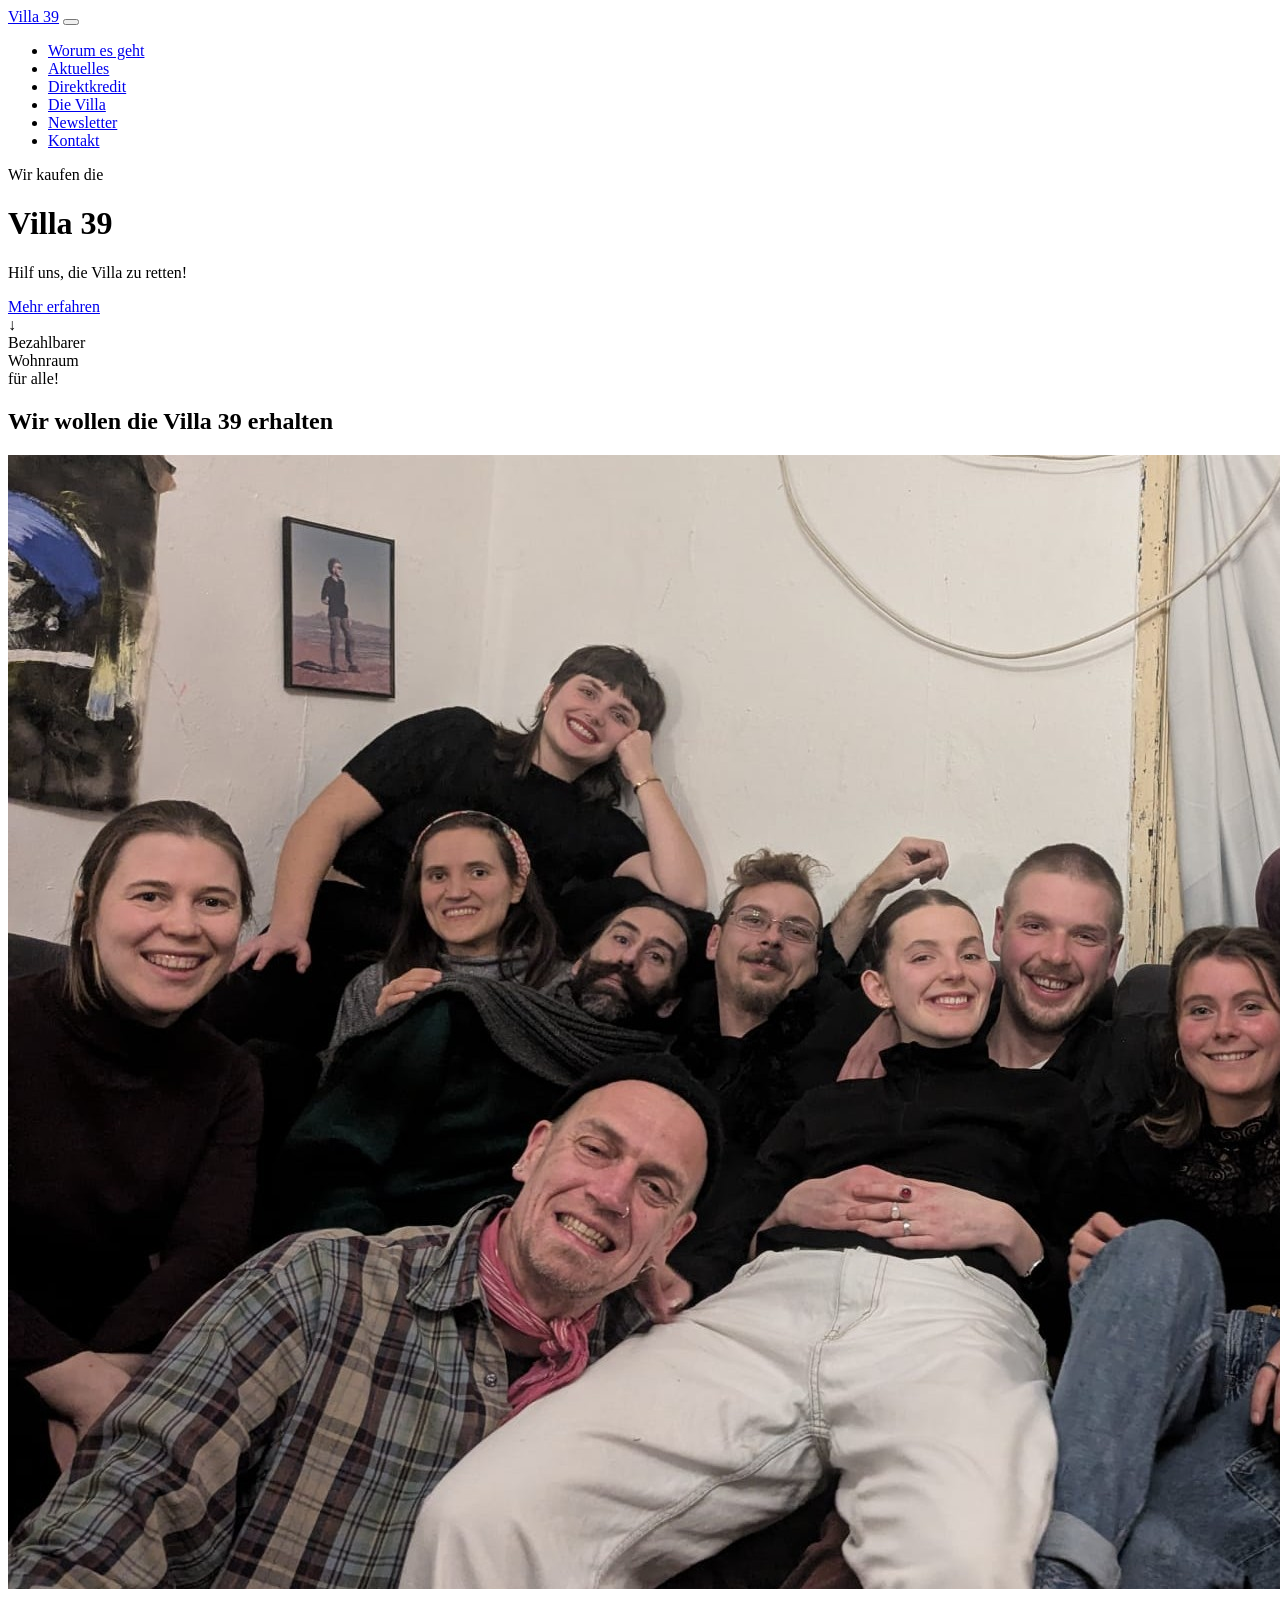
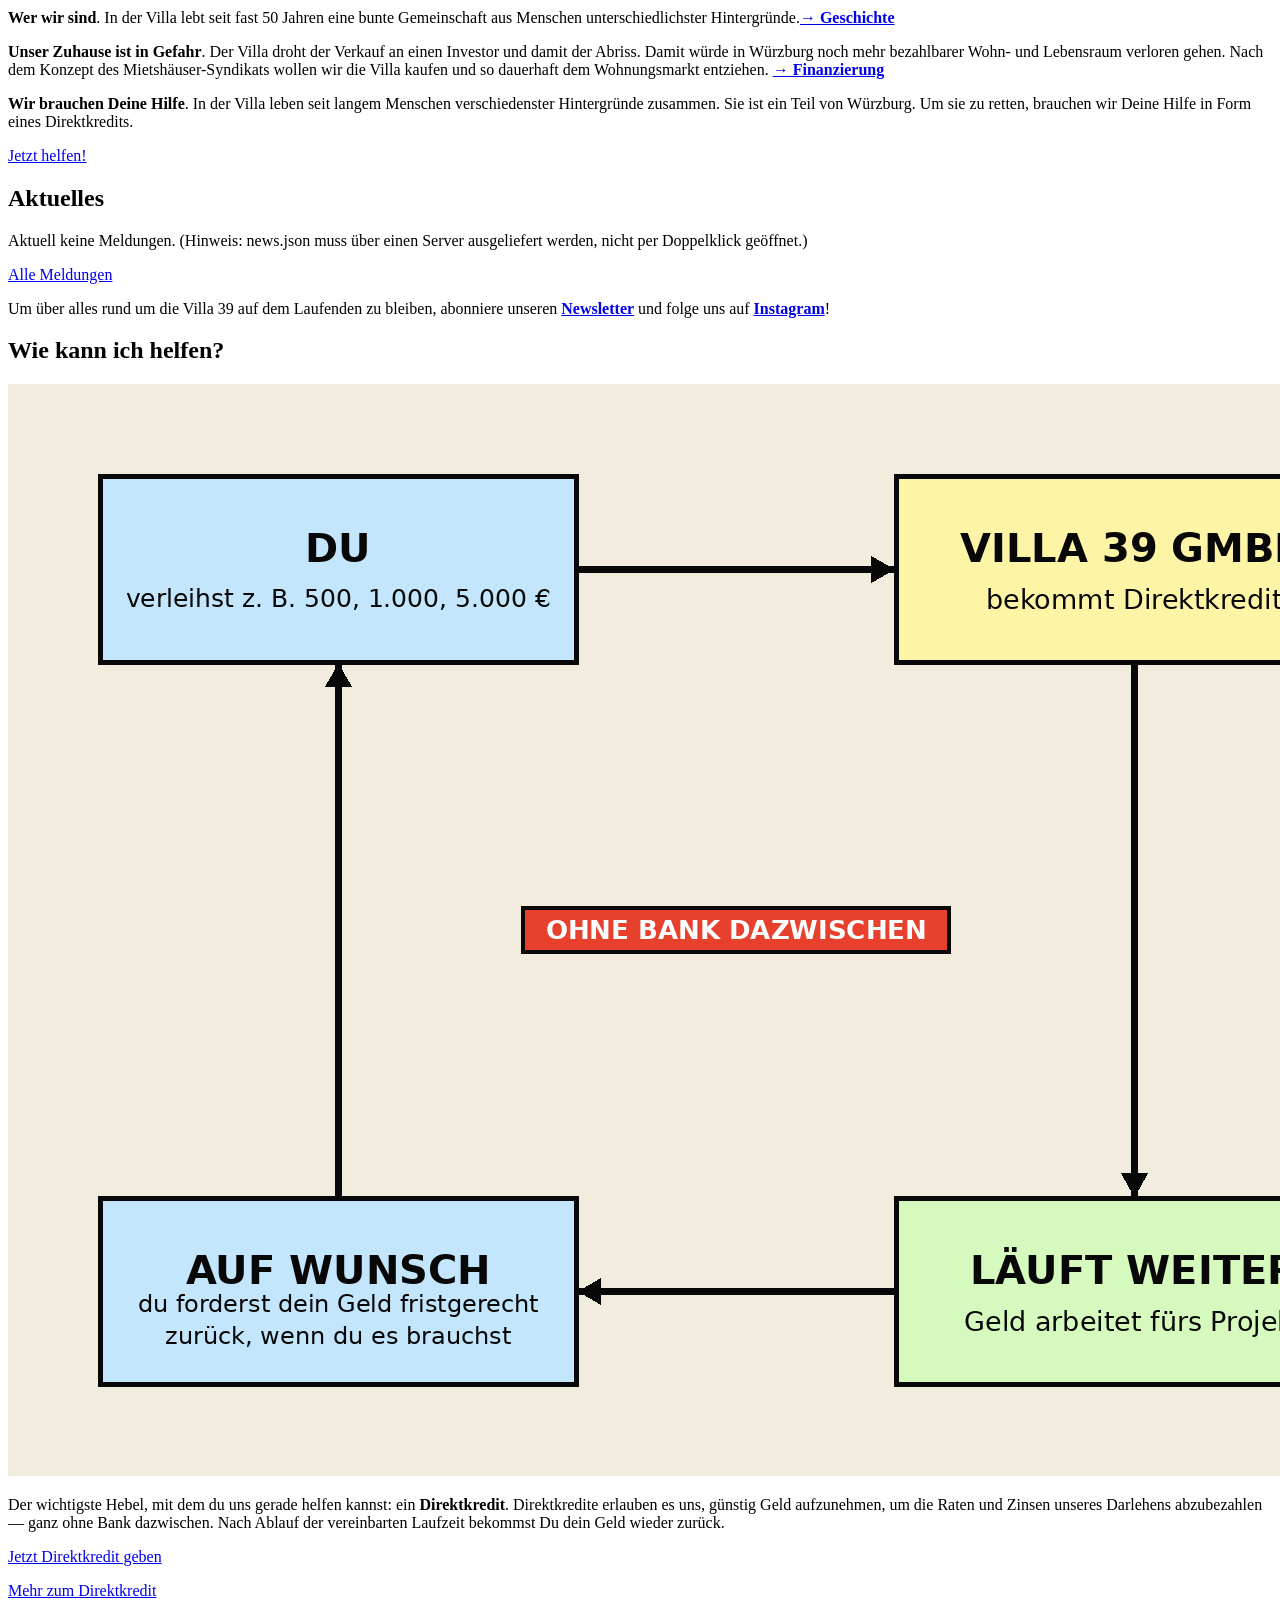
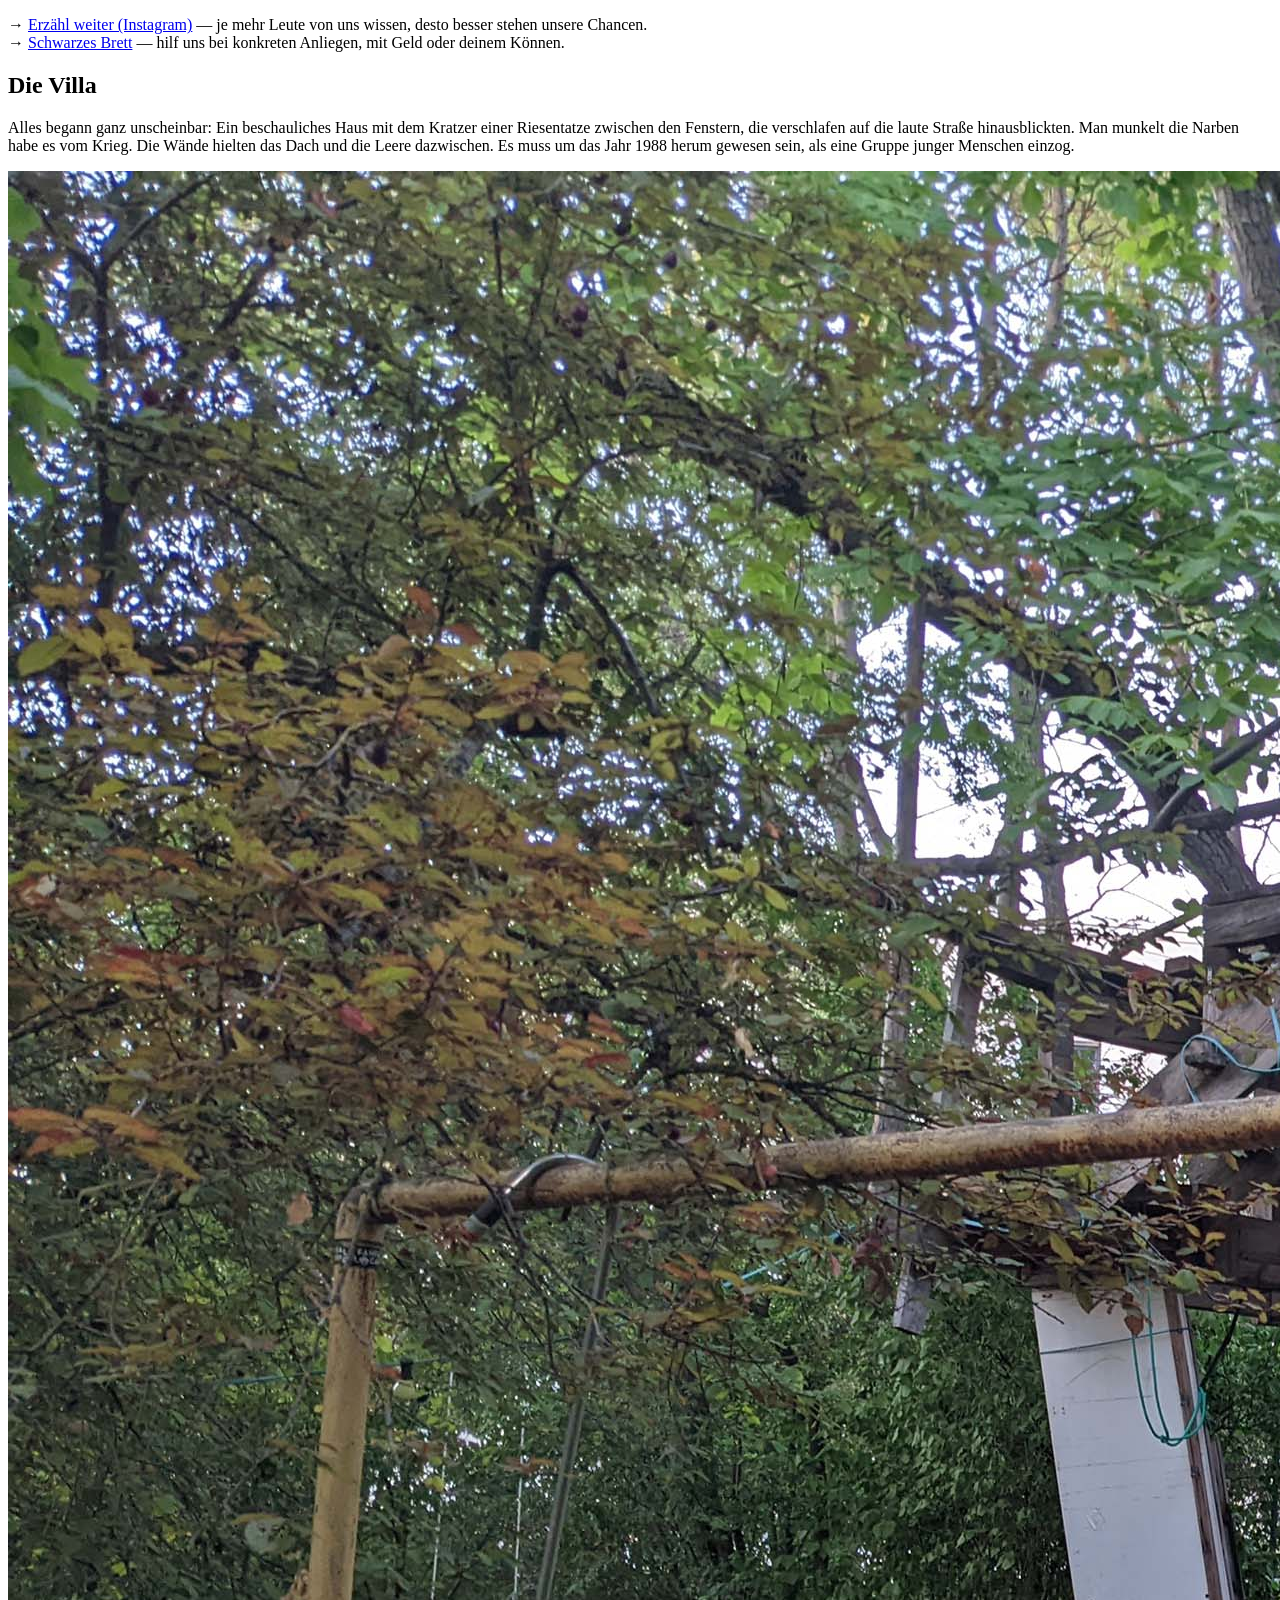
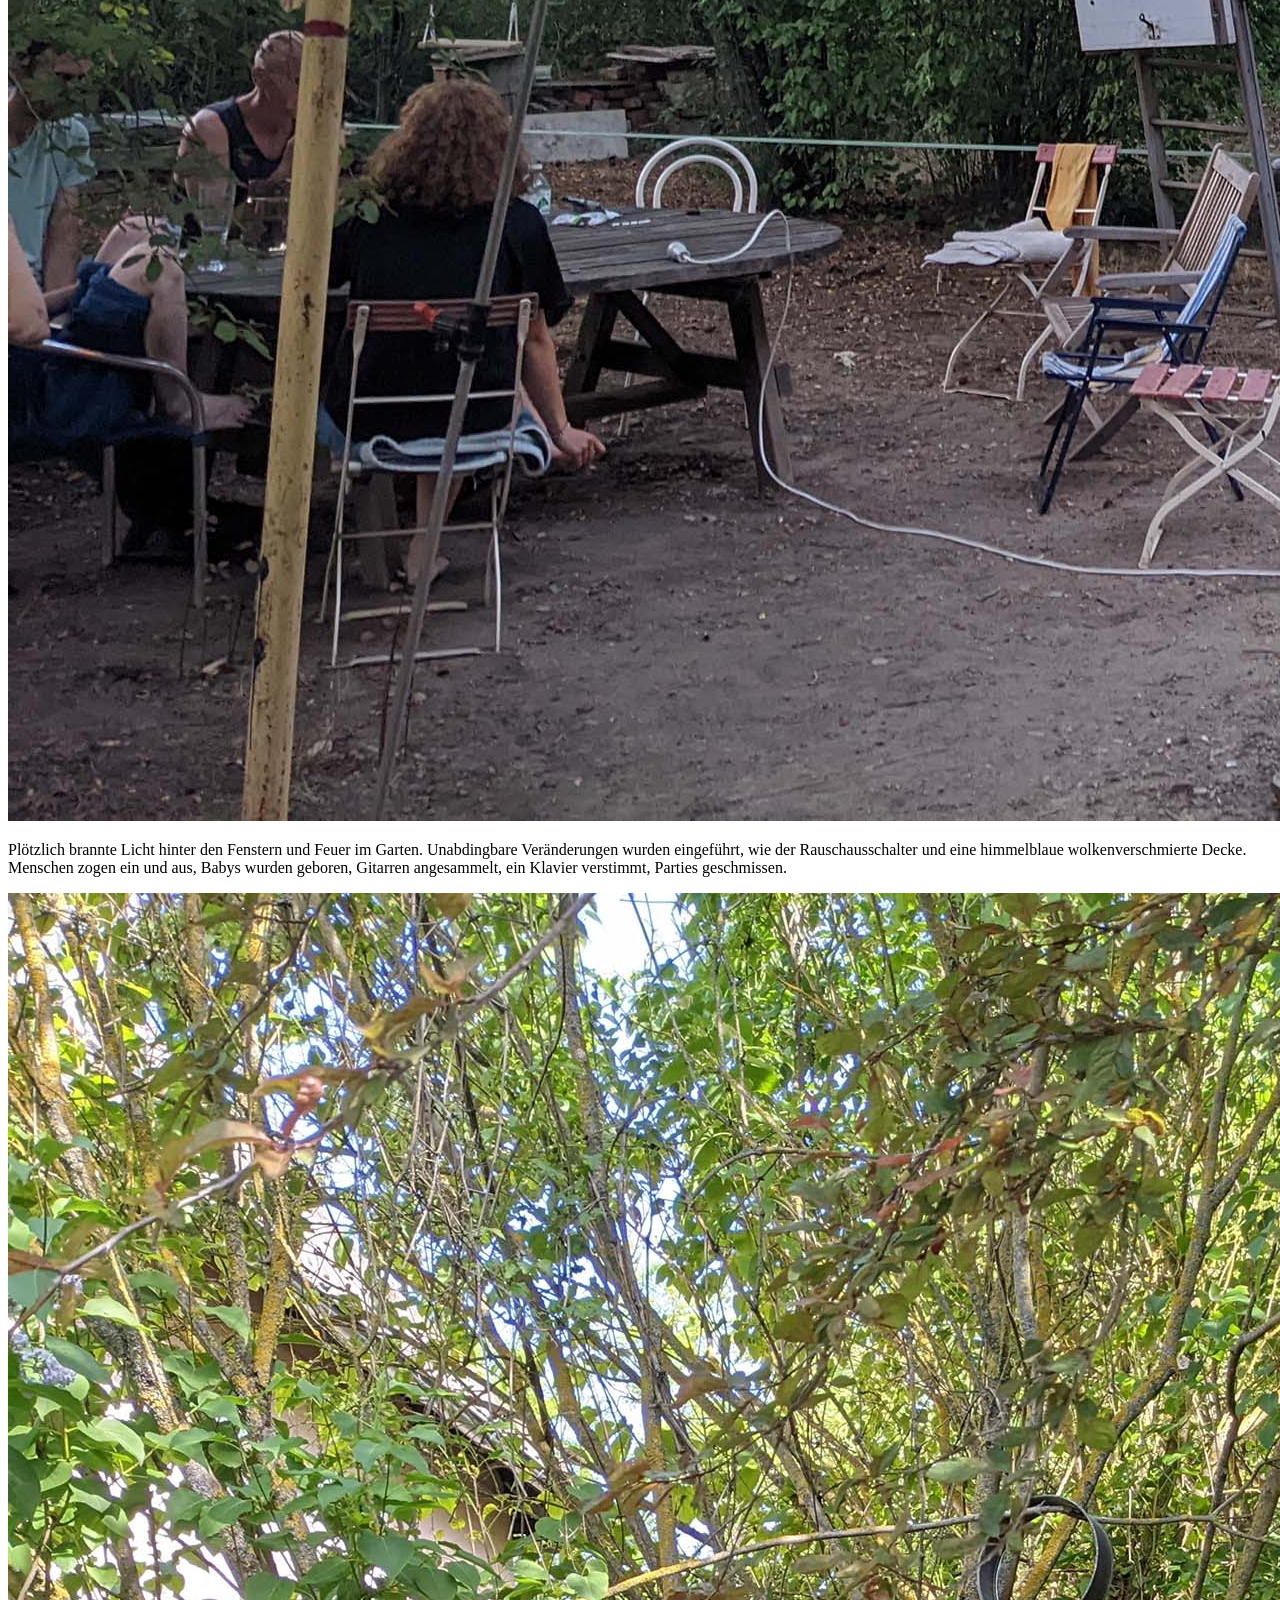
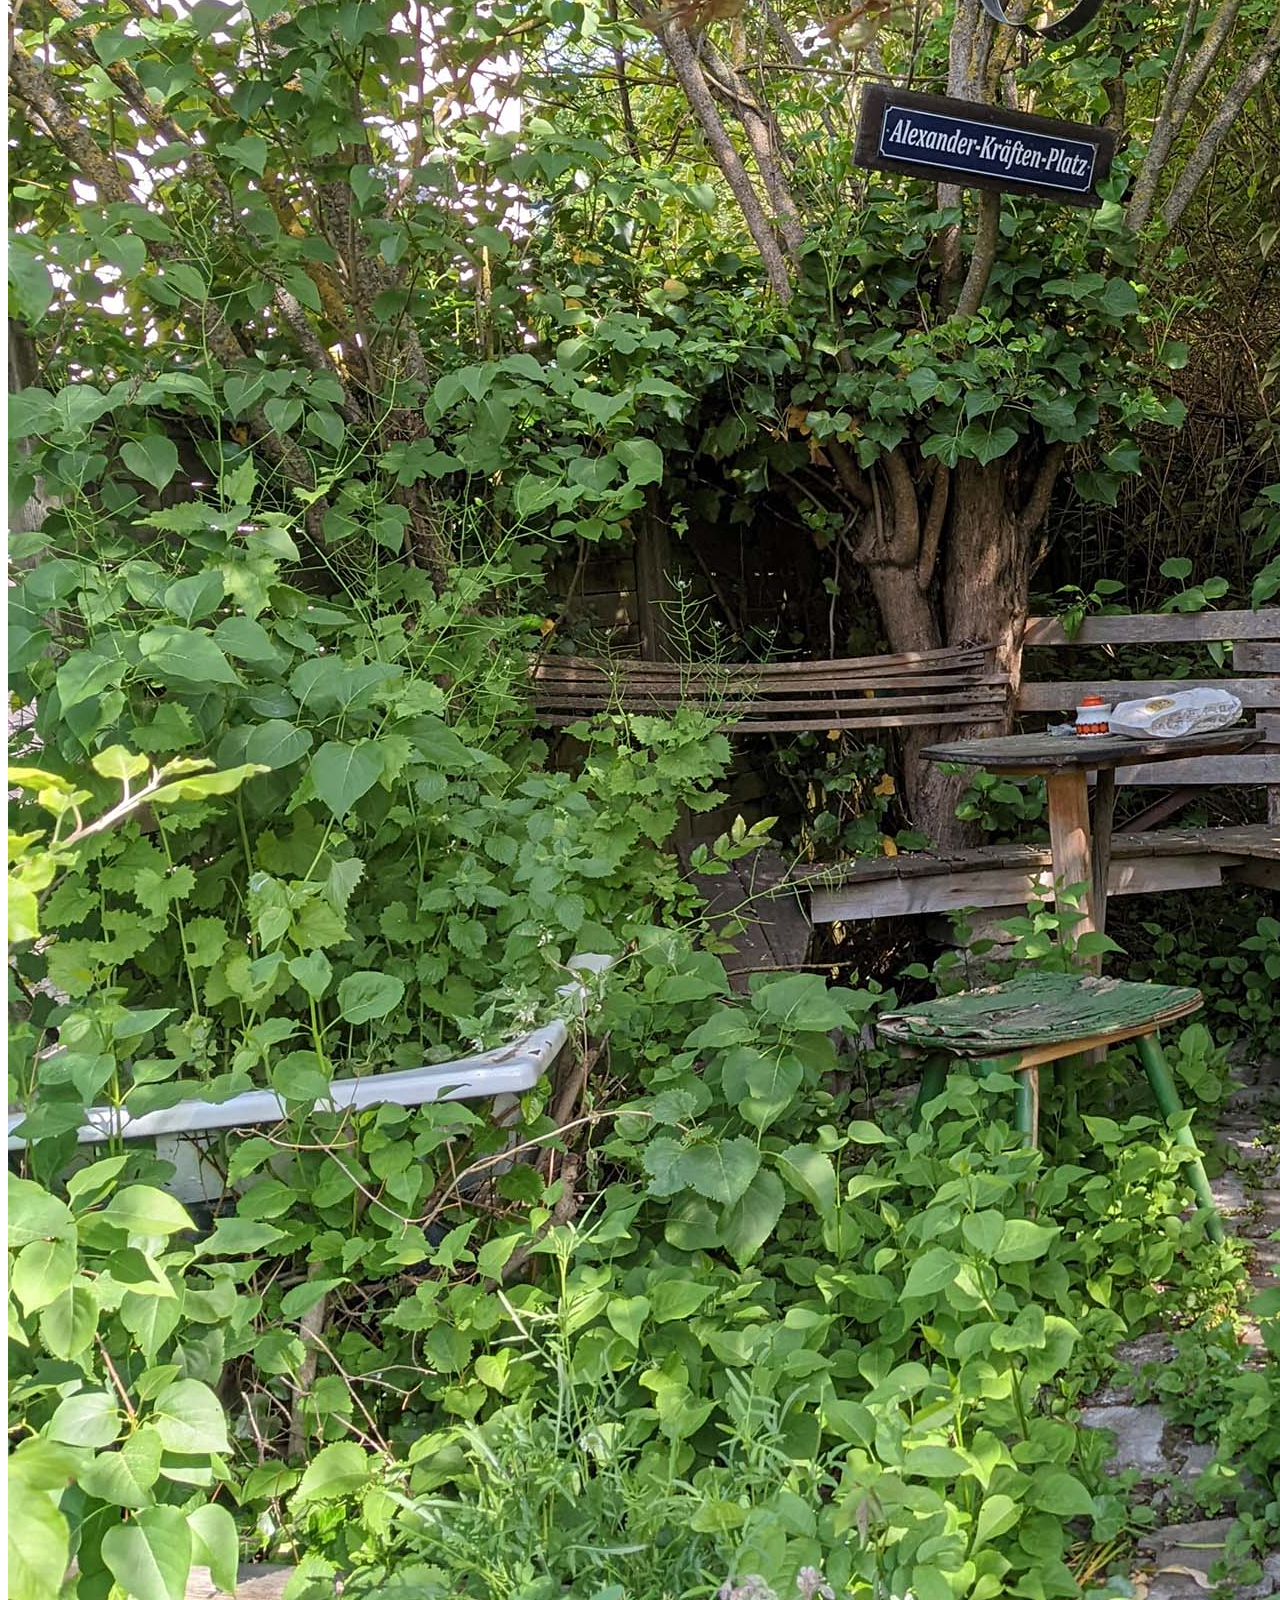
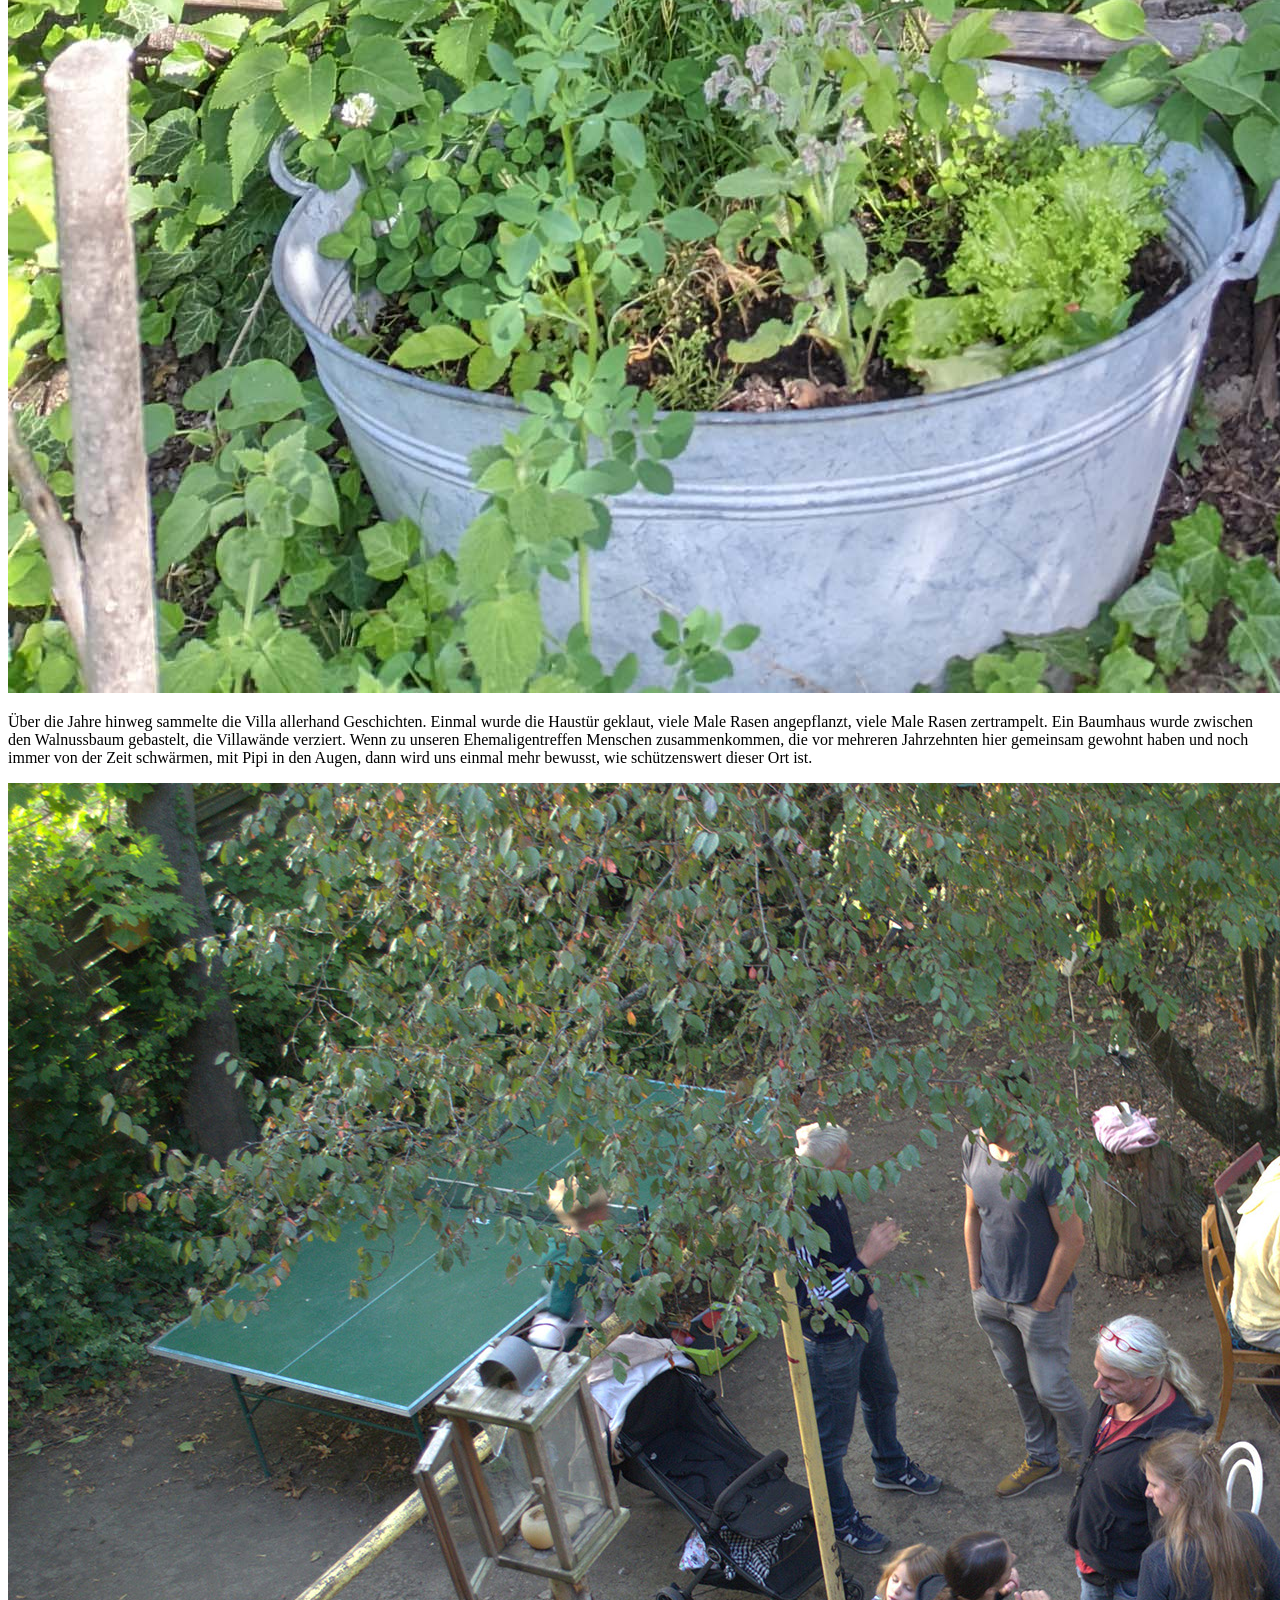
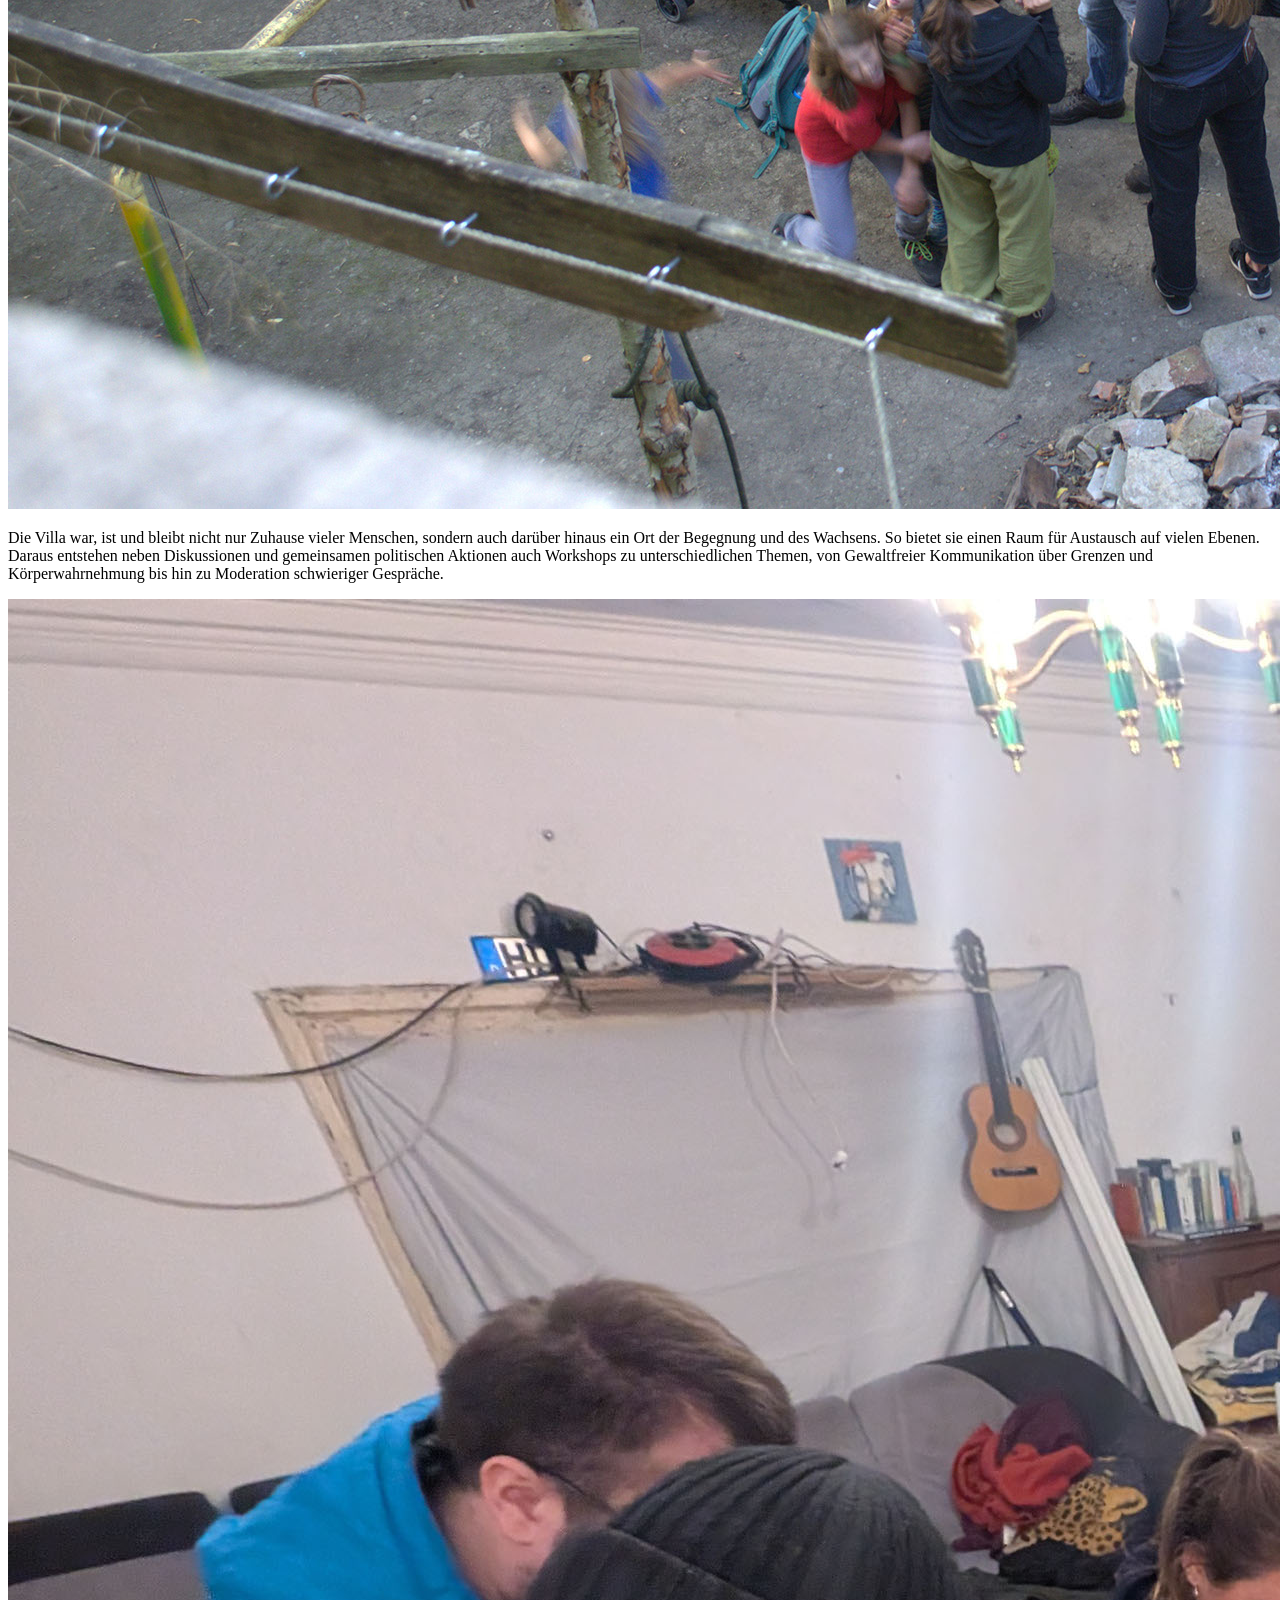
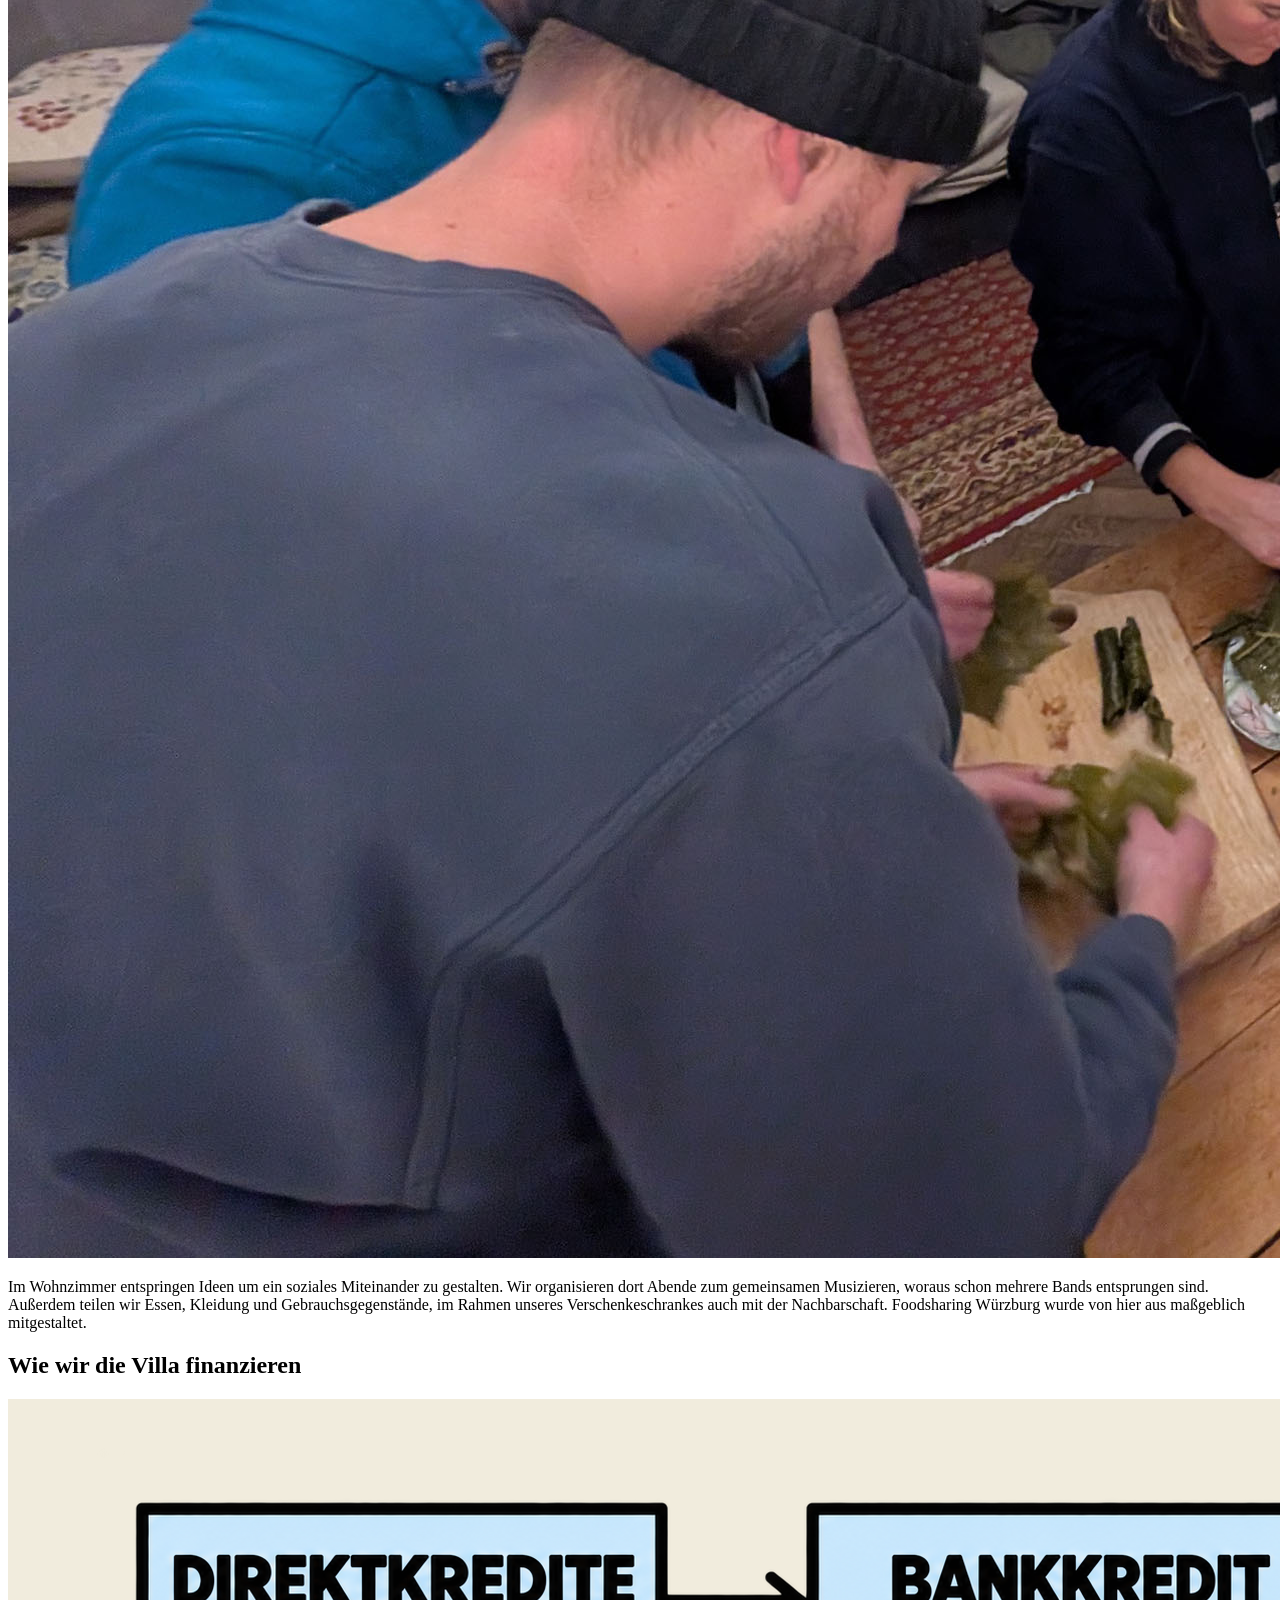
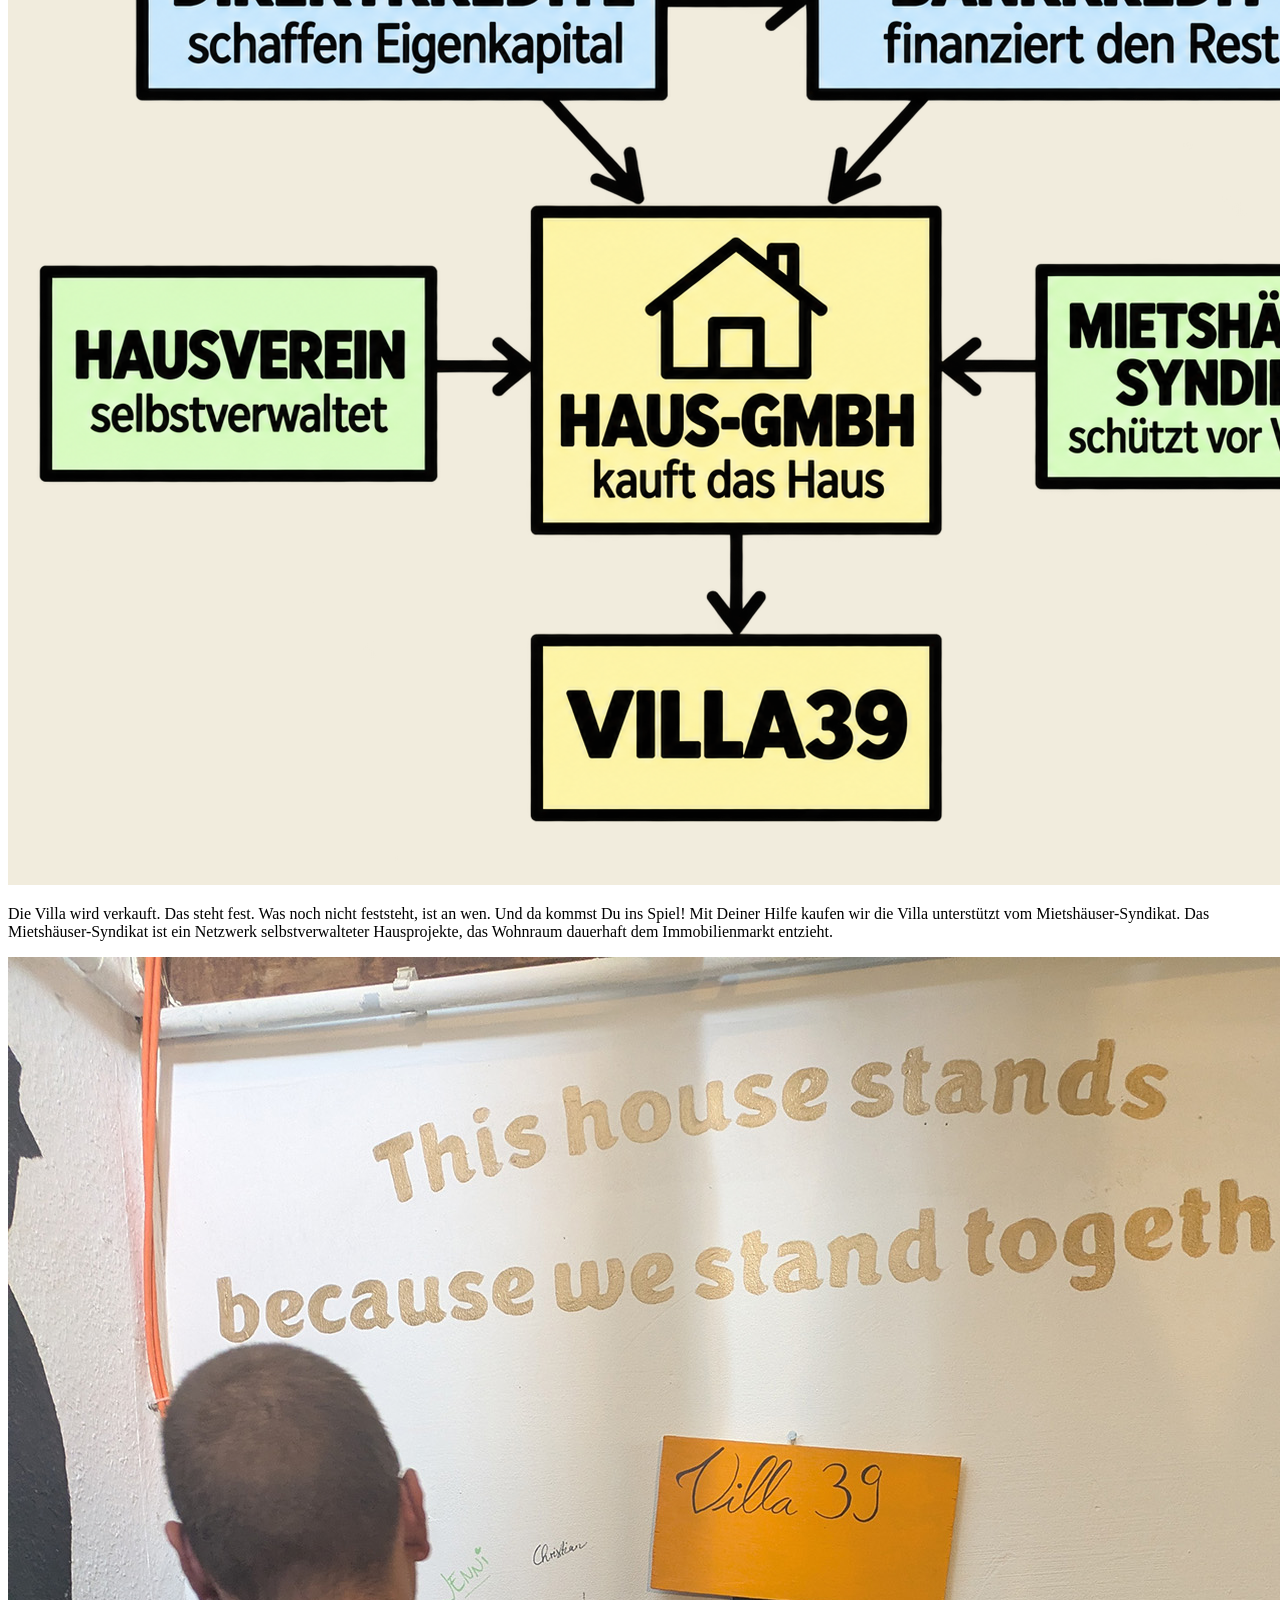
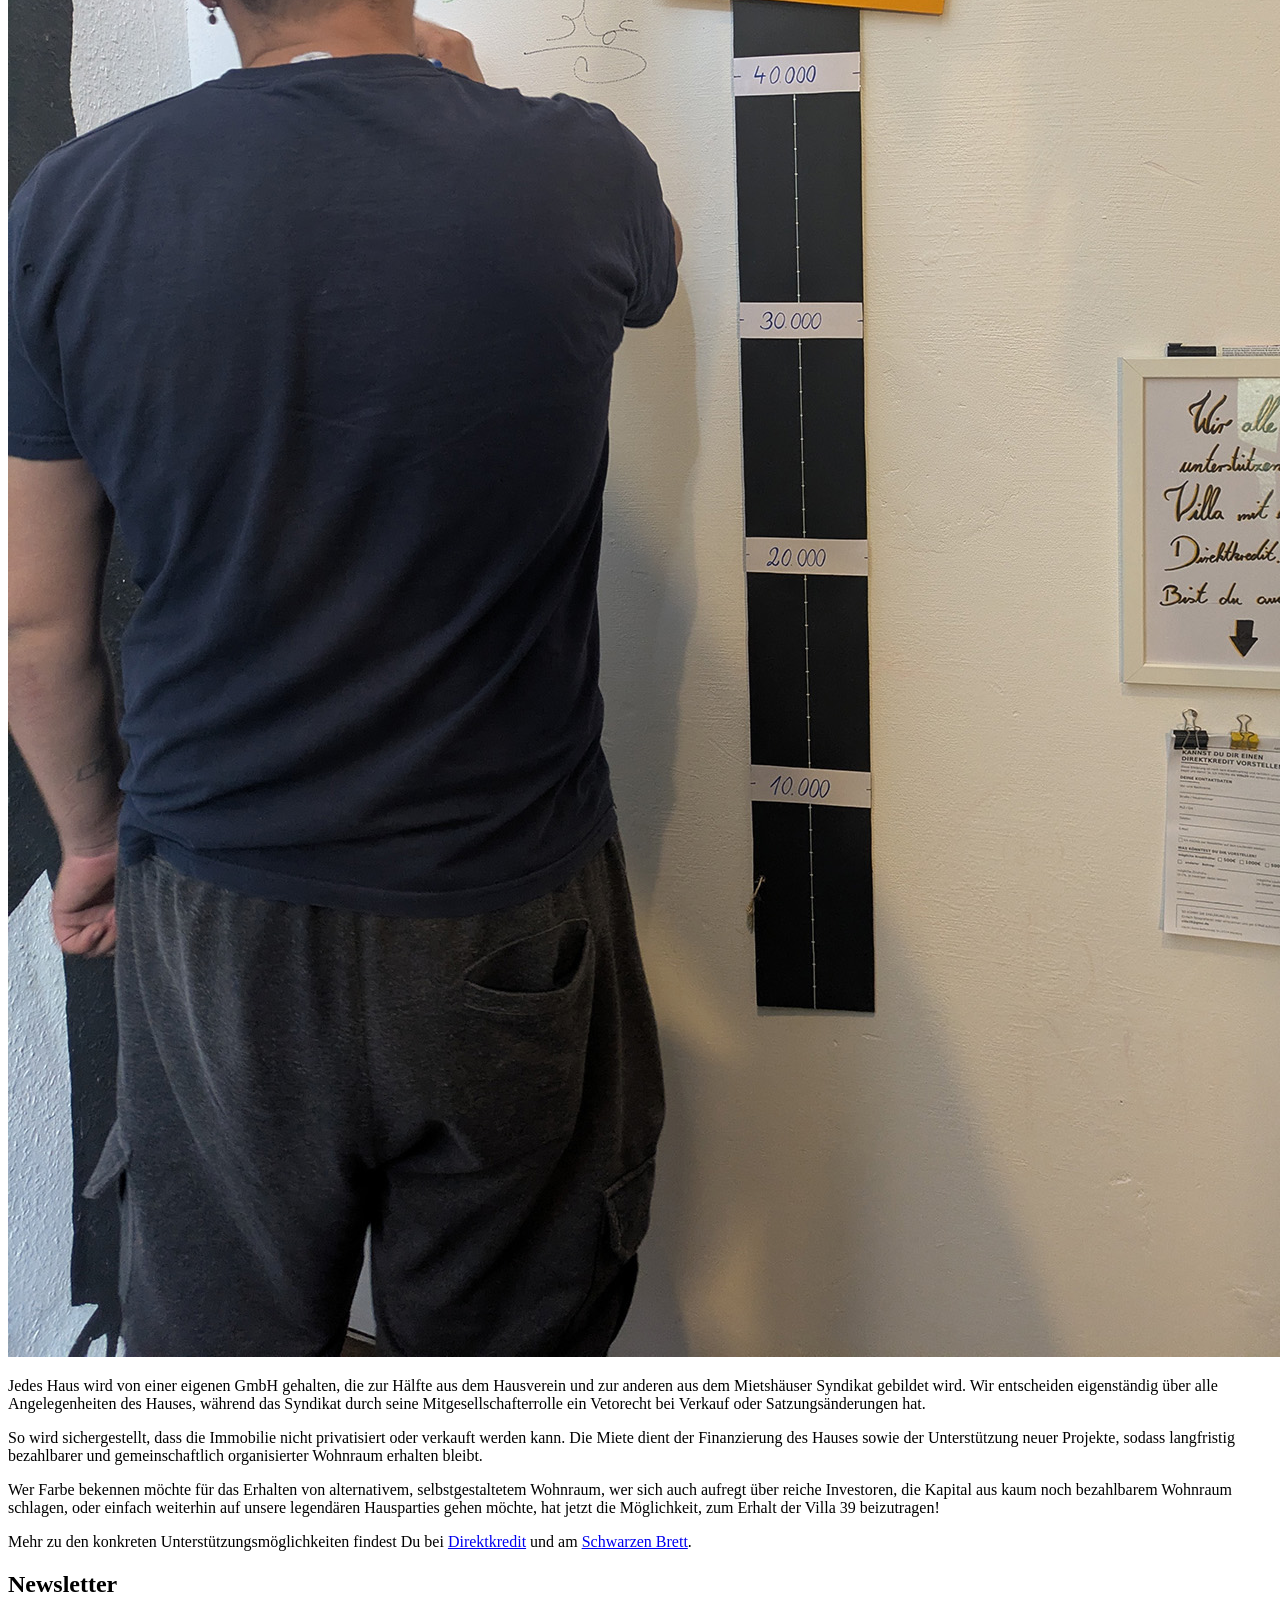
==== index.html @ 58041bbf "website launch" ====
<!DOCTYPE html>
<html lang="de">

<head>
    <meta charset="UTF-8">
    <meta name="viewport" content="width=device-width, initial-scale=1.0">

    <title>Villa 39</title>

    <link rel="icon" href="favicon.ico" sizes="any">
    <link rel="icon" type="image/png" sizes="32x32" href="favicon-32x32.png">
    <link rel="icon" type="image/png" sizes="16x16" href="favicon-16x16.png">
    <link rel="apple-touch-icon" href="apple-touch-icon.png">

    <!-- Google Fonts -->
    <link rel="preconnect" href="https://fonts.googleapis.com">
    <link rel="preconnect" href="https://fonts.gstatic.com" crossorigin>

    <link href="https://fonts.googleapis.com/css2?family=Archivo+Black&family=IBM+Plex+Mono:wght@400;500;600;700&family=Permanent+Marker&display=swap"
        rel="stylesheet">

    <link rel="stylesheet" href="style.css">
</head>

<body>

    <nav>

        <a href="#" class="logo">Villa 39</a>

        <button class="hamburger" id="hamburgerBtn" aria-label="Menü öffnen" aria-expanded="false">
            <span></span>
            <span></span>
            <span></span>
        </button>

        <ul id="navLinks">
            <li><a href="#about">Worum es geht</a></li>
            <li><a href="#aktuelles">Aktuelles</a></li>
            <li><a href="#support">Direktkredit</a></li>
            <li><a href="#geschichte">Die Villa</a></li>
            <li><a href="#newsletter">Newsletter</a></li>
            <li><a href="#contact">Kontakt</a></li>
        </ul>

    </nav>

   <header class="hero">

    <div class="hero-content">

        <p class="eyebrow">Wir kaufen die</p>

        <h1>Villa 39</h1>

        <p class="subtitle">
            Hilf uns, die Villa zu retten!
        </p>

        <a href="#about" class="button">Mehr erfahren</a>

        <div class="scroll-indicator">
            ↓
        </div>

    </div>

    <div class="stamp">Bezahlbarer<br>Wohnraum<br>für alle!</div>

</header>
 
    <main>

        <section id="about">

            <h2>Wir wollen die Villa 39 erhalten</h2>

            <div class="about-grid">

                <img src="images/about.jpg" alt="Villa 39">

                <div>

                     <p>
                        <strong>Wer wir sind</strong>. In der Villa lebt seit fast 50 Jahren eine bunte Gemeinschaft aus Menschen unterschiedlichster Hintergründe.<a href="#geschichte" class="inline-link"><strong>→ Geschichte</strong></a>
                    </p>
                    <p>
                        <strong>Unser Zuhause ist in Gefahr</strong>. Der Villa droht der Verkauf an einen Investor und damit der Abriss. Damit würde in Würzburg noch mehr bezahlbarer Wohn- und Lebensraum verloren gehen. Nach dem Konzept des Mietshäuser-Syndikats wollen wir die Villa kaufen und so dauerhaft dem Wohnungsmarkt entziehen. <a href="#finanzierung" class="inline-link"><strong>→ Finanzierung</strong></a>
                    </p>

                    <p>
                        <strong>Wir brauchen Deine Hilfe</strong>. In der Villa leben seit langem Menschen verschiedenster Hintergründe zusammen. Sie ist ein Teil von Würzburg. Um sie zu retten, brauchen wir Deine Hilfe in Form eines Direktkredits.</p>
                    <p class="about-cta"><a href="#support" class="button button--dark">Jetzt helfen!</a></p>

                </div>

            </div>

        </section>

            <section id="aktuelles">

        <h2>Aktuelles</h2>

            <div class="aktuelles-list" id="aktuellesList">
            <p class="aktuelles-fallback">Meldungen werden geladen …</p>
         </div>

         <p class="about-cta"><a href="aktuelles.html" class="button button--dark">Alle Meldungen</a></p>

         <p>Um über alles rund um die Villa 39 auf dem Laufenden zu bleiben, abonniere unseren <a href="#newsletter" class="inline-link"><strong>Newsletter</strong></a> und folge uns auf <a href="https://www.instagram.com/dievilla39" target="_blank" rel="noopener" class="inline-link"><strong>Instagram</strong></a>!</p>

        </section>


        <section id="support">

            <h2>Wie kann ich helfen?</h2>

            <div class="about-grid">
                <img src="images/direktkredit-diagramm.png" alt="Wie ein Direktkredit funktioniert">
                <div>
                    <p>
                        Der wichtigste Hebel, mit dem du uns gerade helfen kannst: ein <strong>Direktkredit</strong>. Direktkredite erlauben es uns, günstig Geld aufzunehmen, um die Raten und Zinsen unseres Darlehens abzubezahlen — ganz ohne Bank dazwischen. Nach Ablauf der vereinbarten Laufzeit bekommst Du dein Geld wieder zurück.
                    </p>
                 <p class="about-cta"><a href="mailto:villa39@gmx.de?subject=Interesse%20an%20einem%20Direktkredit&body=Hallo%20liebe%20Villa%2039%2C%0A%0Aich%20m%C3%B6chte%20euch%20gerne%20mit%20einem%20Direktkredit%20unterst%C3%BCtzen.%0A%0AGew%C3%BCnschter%20Betrag%3A%20%0AGew%C3%BCnschte%20Laufzeit%3A%20%0AMeine%20Telefonnummer%3A%20%0A%0AViele%20Gr%C3%BC%C3%9Fe" class="button button--dark">Jetzt Direktkredit geben</a></p>
                    <p class="about-cta"><a href="direktkredit.html" class="button button--dark">Mehr zum Direktkredit</a></p>
                </div>
            </div>

            <p class="subpage-note-inline">
                → <a href="https://www.instagram.com/dievilla39" target="_blank" rel="noopener" class="inline-link">Erzähl weiter (Instagram)</a> — je mehr Leute von uns wissen, desto besser stehen unsere Chancen.<br>
                → <a href="schwarzes-brett.html" class="inline-link">Schwarzes Brett</a> — hilf uns bei konkreten Anliegen, mit Geld oder deinem Können.
            </p>

        </section>

                <section id="geschichte">

            <h2>Die Villa</h2>

            <p class="story-lead">Alles begann ganz unscheinbar: Ein beschauliches Haus mit dem Kratzer einer Riesentatze zwischen den Fenstern, die verschlafen auf die laute Straße hinausblickten. Man munkelt die Narben habe es vom Krieg. Die Wände hielten das Dach und die Leere dazwischen. Es muss um das Jahr 1988 herum gewesen sein, als eine Gruppe junger Menschen einzog.</p>

            <div class="story-row c-red">
                <img src="images/gallery3.jpg" alt="Lagerfeuer">
                <p>Plötzlich brannte Licht hinter den Fenstern und Feuer im Garten. Unabdingbare Veränderungen wurden eingeführt, wie der Rauschausschalter und eine himmelblaue wolkenverschmierte Decke. Menschen zogen ein und aus, Babys wurden geboren, Gitarren angesammelt, ein Klavier verstimmt, Parties geschmissen.</p>
            </div>

            <div class="story-row reverse c-blue">
                <img src="images/gallery1.jpg" alt="Baumhaus">
                <p>Über die Jahre hinweg sammelte die Villa allerhand Geschichten. Einmal wurde die Haustür geklaut, viele Male Rasen angepflanzt, viele Male Rasen zertrampelt. Ein Baumhaus wurde zwischen den Walnussbaum gebastelt, die Villawände verziert. Wenn zu unseren Ehemaligentreffen Menschen zusammenkommen, die vor mehreren Jahrzehnten hier gemeinsam gewohnt haben und noch immer von der Zeit schwärmen, mit Pipi in den Augen, dann wird uns einmal mehr bewusst, wie schützenswert dieser Ort ist.</p>
            </div>

            <div class="story-row c-green">
                <img src="images/gallery4.jpg" alt="Küche">
                <p>Die Villa war, ist und bleibt nicht nur Zuhause vieler Menschen, sondern auch darüber hinaus ein Ort der Begegnung und des Wachsens. So bietet sie einen Raum für Austausch auf vielen Ebenen. Daraus entstehen neben Diskussionen und gemeinsamen politischen Aktionen auch Workshops zu unterschiedlichen Themen, von Gewaltfreier Kommunikation über Grenzen und Körperwahrnehmung bis hin zu Moderation schwieriger Gespräche.</p>
            </div>

            <div class="story-row reverse c-red">
                <img src="images/gallery2.jpg" alt="Wohnzimmer">
                <p>Im Wohnzimmer entspringen Ideen um ein soziales Miteinander zu gestalten. Wir organisieren dort Abende zum gemeinsamen Musizieren, woraus schon mehrere Bands entsprungen sind. Außerdem teilen wir Essen, Kleidung und Gebrauchsgegenstände, im Rahmen unseres Verschenkeschrankes auch mit der Nachbarschaft. Foodsharing Würzburg wurde von hier aus maßgeblich mitgestaltet.</p>
            </div>

            <h2 id="finanzierung">Wie wir die Villa finanzieren</h2>

            <div class="story-row c-blue">
                <img src="images/gallery5.png" alt="Illustration Finanzierung">
                <p>Die Villa wird verkauft. Das steht fest. Was noch nicht feststeht, ist an wen. Und da kommst Du ins Spiel! Mit Deiner Hilfe kaufen wir die Villa unterstützt vom Mietshäuser-Syndikat. Das Mietshäuser-Syndikat ist ein Netzwerk selbstverwalteter Hausprojekte, das Wohnraum dauerhaft dem Immobilienmarkt entzieht.</p>
            </div>

            <div class="story-row reverse c-green">
                <img src="images/moneymeter.jpg" alt="Money Meter">
                <p>Jedes Haus wird von einer eigenen GmbH gehalten, die zur Hälfte aus dem Hausverein und zur anderen aus dem Mietshäuser Syndikat gebildet wird. Wir entscheiden eigenständig über alle Angelegenheiten des Hauses, während das Syndikat durch seine Mitgesellschafterrolle ein Vetorecht bei Verkauf oder Satzungsänderungen hat.</p>
            </div>

            <p>So wird sichergestellt, dass die Immobilie nicht privatisiert oder verkauft werden kann. Die Miete dient der Finanzierung des Hauses sowie der Unterstützung neuer Projekte, sodass langfristig bezahlbarer und gemeinschaftlich organisierter Wohnraum erhalten bleibt.</p>

            <p class="story-pullquote">Wer Farbe bekennen möchte für das Erhalten von alternativem, selbstgestaltetem Wohnraum, wer sich auch aufregt über reiche Investoren, die Kapital aus kaum noch bezahlbarem Wohnraum schlagen, oder einfach weiterhin auf unsere legendären Hausparties gehen möchte, hat jetzt die Möglichkeit, zum Erhalt der Villa 39 beizutragen!</p>

            <p>
                Mehr zu den konkreten Unterstützungsmöglichkeiten findest Du bei
                <a href="direktkredit.html" class="inline-link">Direktkredit</a> und am
                <a href="schwarzes-brett.html" class="inline-link">Schwarzen Brett</a>.
            </p>

        </section>

        <section id="newsletter">

            <h2>Newsletter</h2>

            <p class="newsletter-intro">
                Trag dich ein, um Neuigkeiten rund um die Villa 39 direkt per E-Mail zu bekommen.
            </p>

            <!--
                Newsletter-Anmeldung läuft über Brevo (siehe action-URL).
                Design bleibt komplett eigenes CSS — Brevos eigene Formular-
                Optik/Skripte werden bewusst nicht eingebunden.
            -->
            <form class="newsletter-form" action="https://c9697a30.sibforms.com/serve/[base64]" method="post">

                <div class="newsletter-row">
                    <input type="email" name="EMAIL" placeholder="deine@email.de" required aria-label="E-Mail-Adresse">
                    <button type="submit" class="button button--dark">Eintragen</button>
                </div>

                <label class="newsletter-consent">
                    <input type="checkbox" name="OPT_IN" required>
                    Ich möchte den Newsletter erhalten und akzeptiere die <a href="datenschutz.html" class="inline-link">Datenschutzerklärung</a>.
                </label>

                <!-- Brevo-Pflichtfelder: Anti-Spam-Honeypot + Sprache -->
                <input type="text" name="email_address_check" value="" class="newsletter-honeypot" tabindex="-1" autocomplete="off">
                <input type="hidden" name="locale" value="de">
            </form>

        </section>


        <section id="contact">

            <h2>Kontakt</h2>

            <p>Email: villa39@gmx.de</p>
            <p>Adresse: Rottendorfer Str. 39, 97074 Würzburg-Frauenland</p>
            <p>Instagram: <a href="https://www.instagram.com/dievilla39" target="_blank" rel="noopener">@dievilla39</a></p>

        </section>

    </main>

    <footer>

        <p>© 2026 Felix Göpfert</p>
        <p><a href="impressum.html">Impressum</a></p>
        <p><a href="datenschutz.html">Datenschutz</a></p>
        <a href="https://www.instagram.com/dievilla39" target="_blank" rel="noopener" class="footer-social" aria-label="Villa 39 auf Instagram">
            <svg viewBox="0 0 24 24" width="22" height="22" fill="none" stroke="currentColor" stroke-width="1.8">
                <rect x="2" y="2" width="20" height="20" rx="5"/>
                <circle cx="12" cy="12" r="4.2"/>
                <circle cx="17.4" cy="6.6" r="1.1" fill="currentColor" stroke="none"/>
            </svg>
        </a>

    </footer>

    <script>
        const hamburgerBtn = document.getElementById('hamburgerBtn');
        const navLinks = document.getElementById('navLinks');

        hamburgerBtn.addEventListener('click', () => {
            const isOpen = navLinks.classList.toggle('is-open');
            hamburgerBtn.classList.toggle('is-open', isOpen);
            hamburgerBtn.setAttribute('aria-expanded', isOpen);
        });

        navLinks.querySelectorAll('a').forEach(link => {
            link.addEventListener('click', () => {
                navLinks.classList.remove('is-open');
                hamburgerBtn.classList.remove('is-open');
                hamburgerBtn.setAttribute('aria-expanded', 'false');
            });
        });

        // Aktuelles: Meldungen aus news.json laden und anzeigen.
        // Neue Meldung hinzufügen = einfach neuen Eintrag in news.json ergänzen.
        const aktuellesList = document.getElementById('aktuellesList');

        fetch('news.json')
            .then(res => {
                if (!res.ok) throw new Error('news.json nicht gefunden');
                return res.json();
            })
            .then(items => {
                aktuellesList.innerHTML = '';

                items
                    .slice()
                    .sort((a, b) => new Date(b.date) - new Date(a.date))
                    .slice(0, 3)
                    .forEach(item => {
                        const entry = document.createElement('article');
                        entry.className = 'aktuelles-item';

                        const formattedDate = new Date(item.date).toLocaleDateString('de-DE', {
                            day: '2-digit', month: 'long', year: 'numeric'
                        });

                        const dateEl = document.createElement('p');
                        dateEl.className = 'aktuelles-date';
                        dateEl.textContent = formattedDate;

                        const titleEl = document.createElement('h3');
                        titleEl.textContent = item.title;

                        entry.append(dateEl, titleEl);

                        if (item.image) {
                            const imageEl = document.createElement('img');
                            imageEl.className = 'aktuelles-image';
                            imageEl.src = item.image;
                            imageEl.alt = item.imageAlt || '';
                            imageEl.loading = 'lazy';
                            entry.append(imageEl);
                        }

                        if (item.eventDate) {
                            const eventEl = document.createElement('p');
                            eventEl.className = 'aktuelles-event-date';
                            const formattedEventDate = new Date(item.eventDate).toLocaleDateString('de-DE', {
                                day: '2-digit', month: 'long', year: 'numeric'
                            });
                            eventEl.textContent = `Termin: ${formattedEventDate}`;
                            entry.append(eventEl);
                        }

                        const textEl = document.createElement('p');
                        textEl.textContent = item.text;
                        entry.append(textEl);

                        aktuellesList.appendChild(entry);
                    });
            })
            .catch(() => {
                aktuellesList.innerHTML = '<p class="aktuelles-fallback">Aktuell keine Meldungen. (Hinweis: news.json muss über einen Server ausgeliefert werden, nicht per Doppelklick geöffnet.)</p>';
            });
    </script>

</body>

</html>
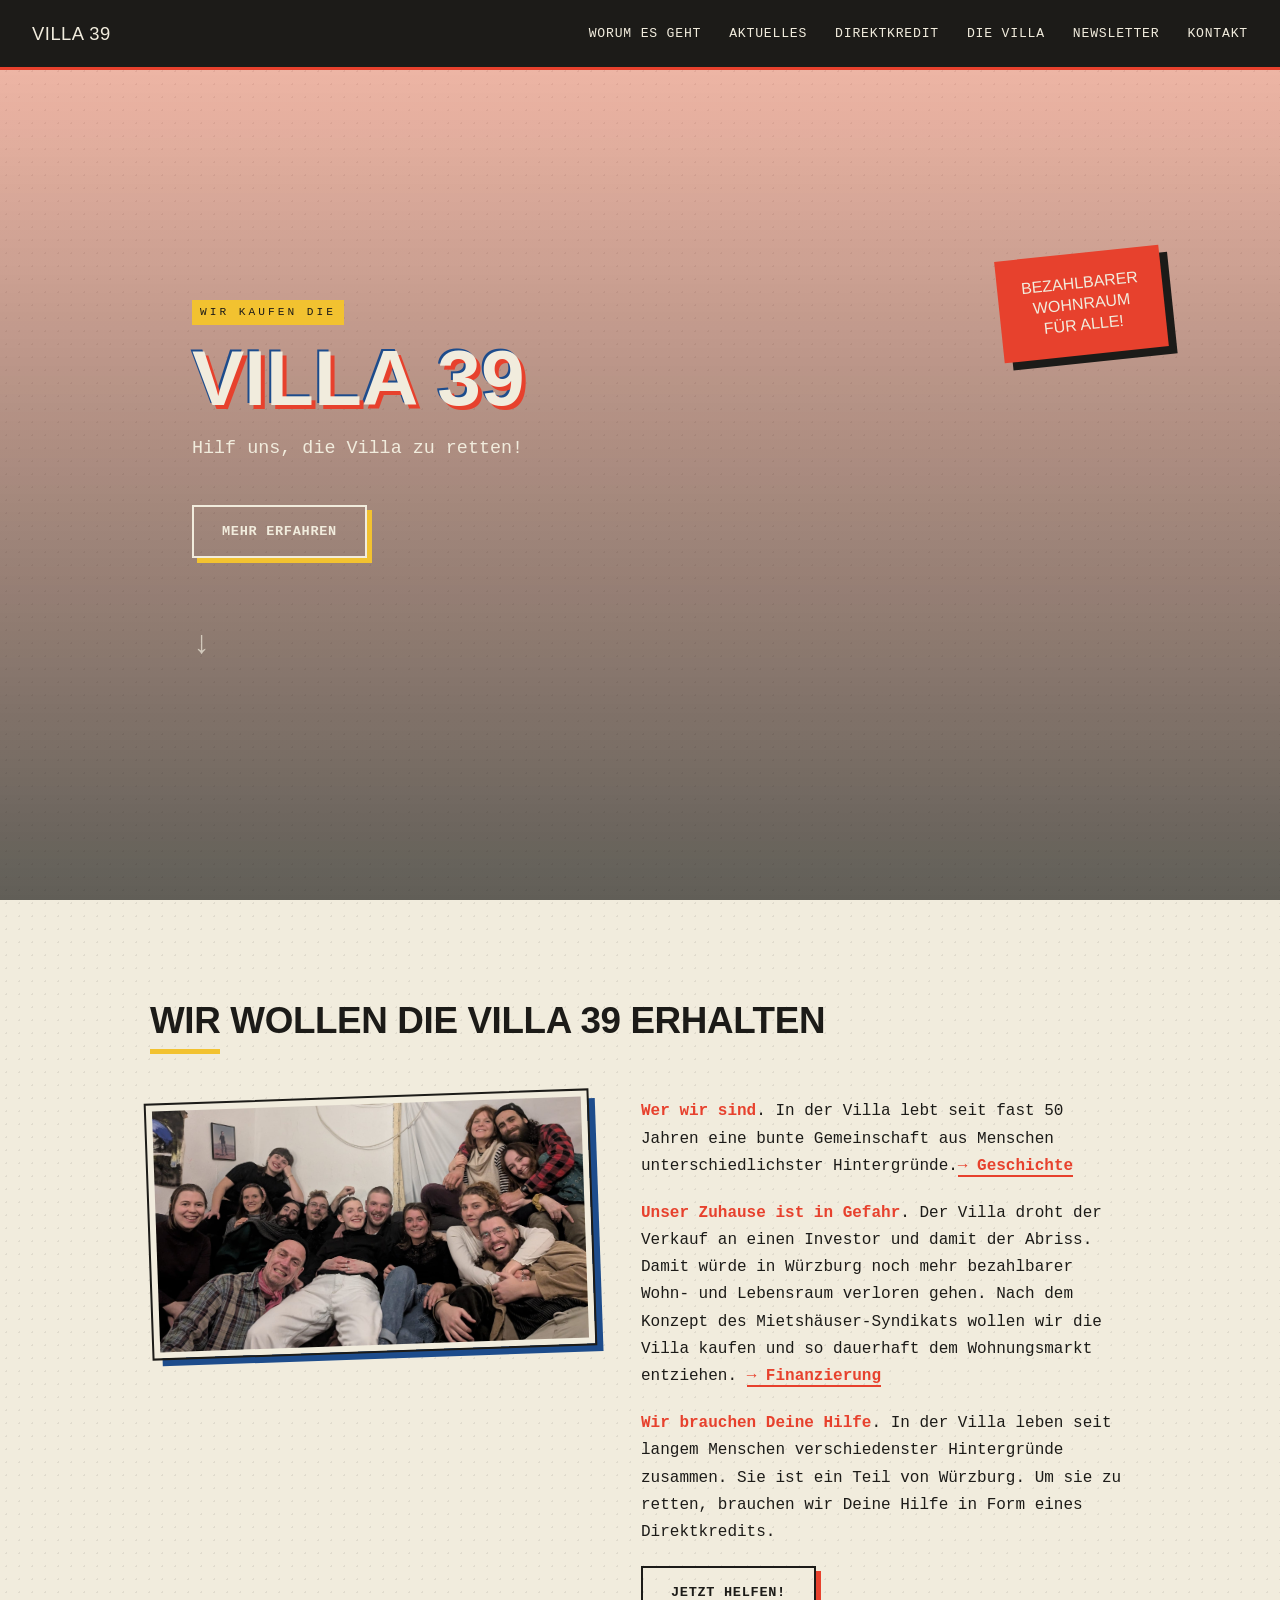
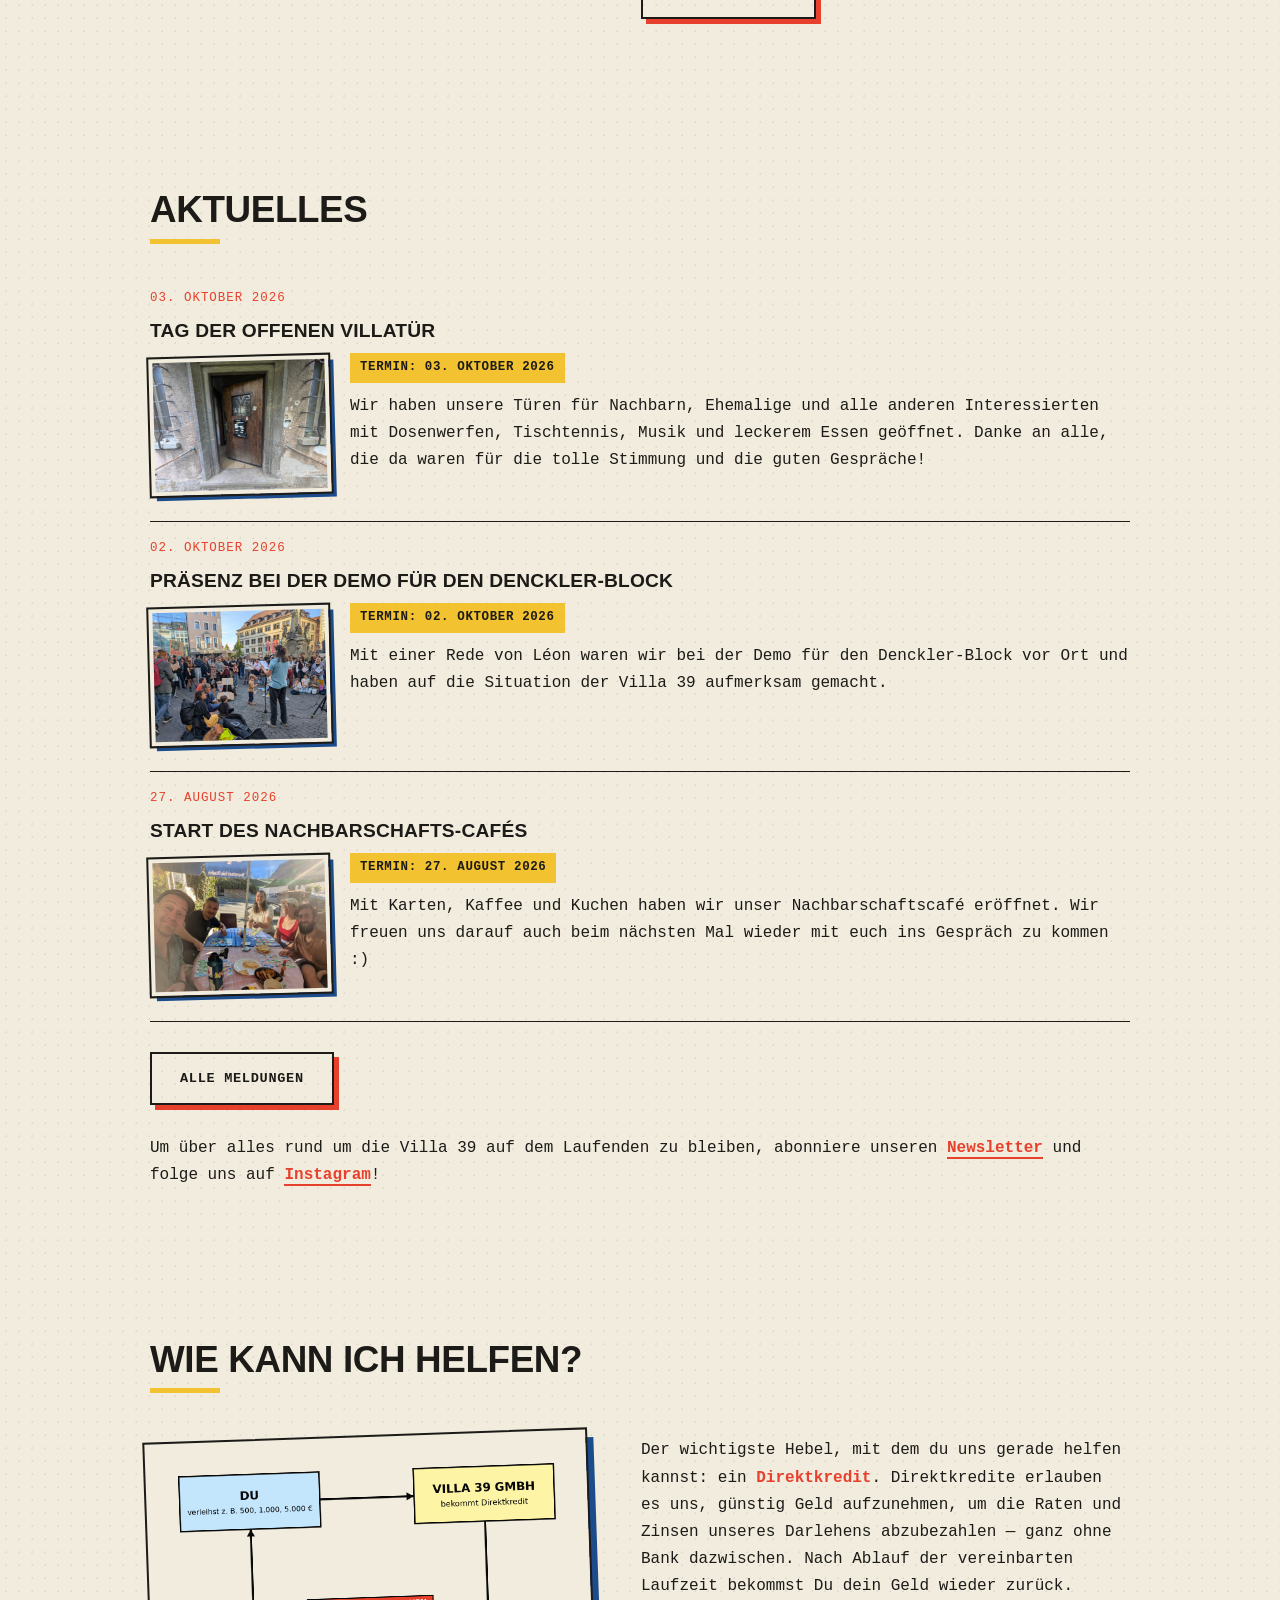
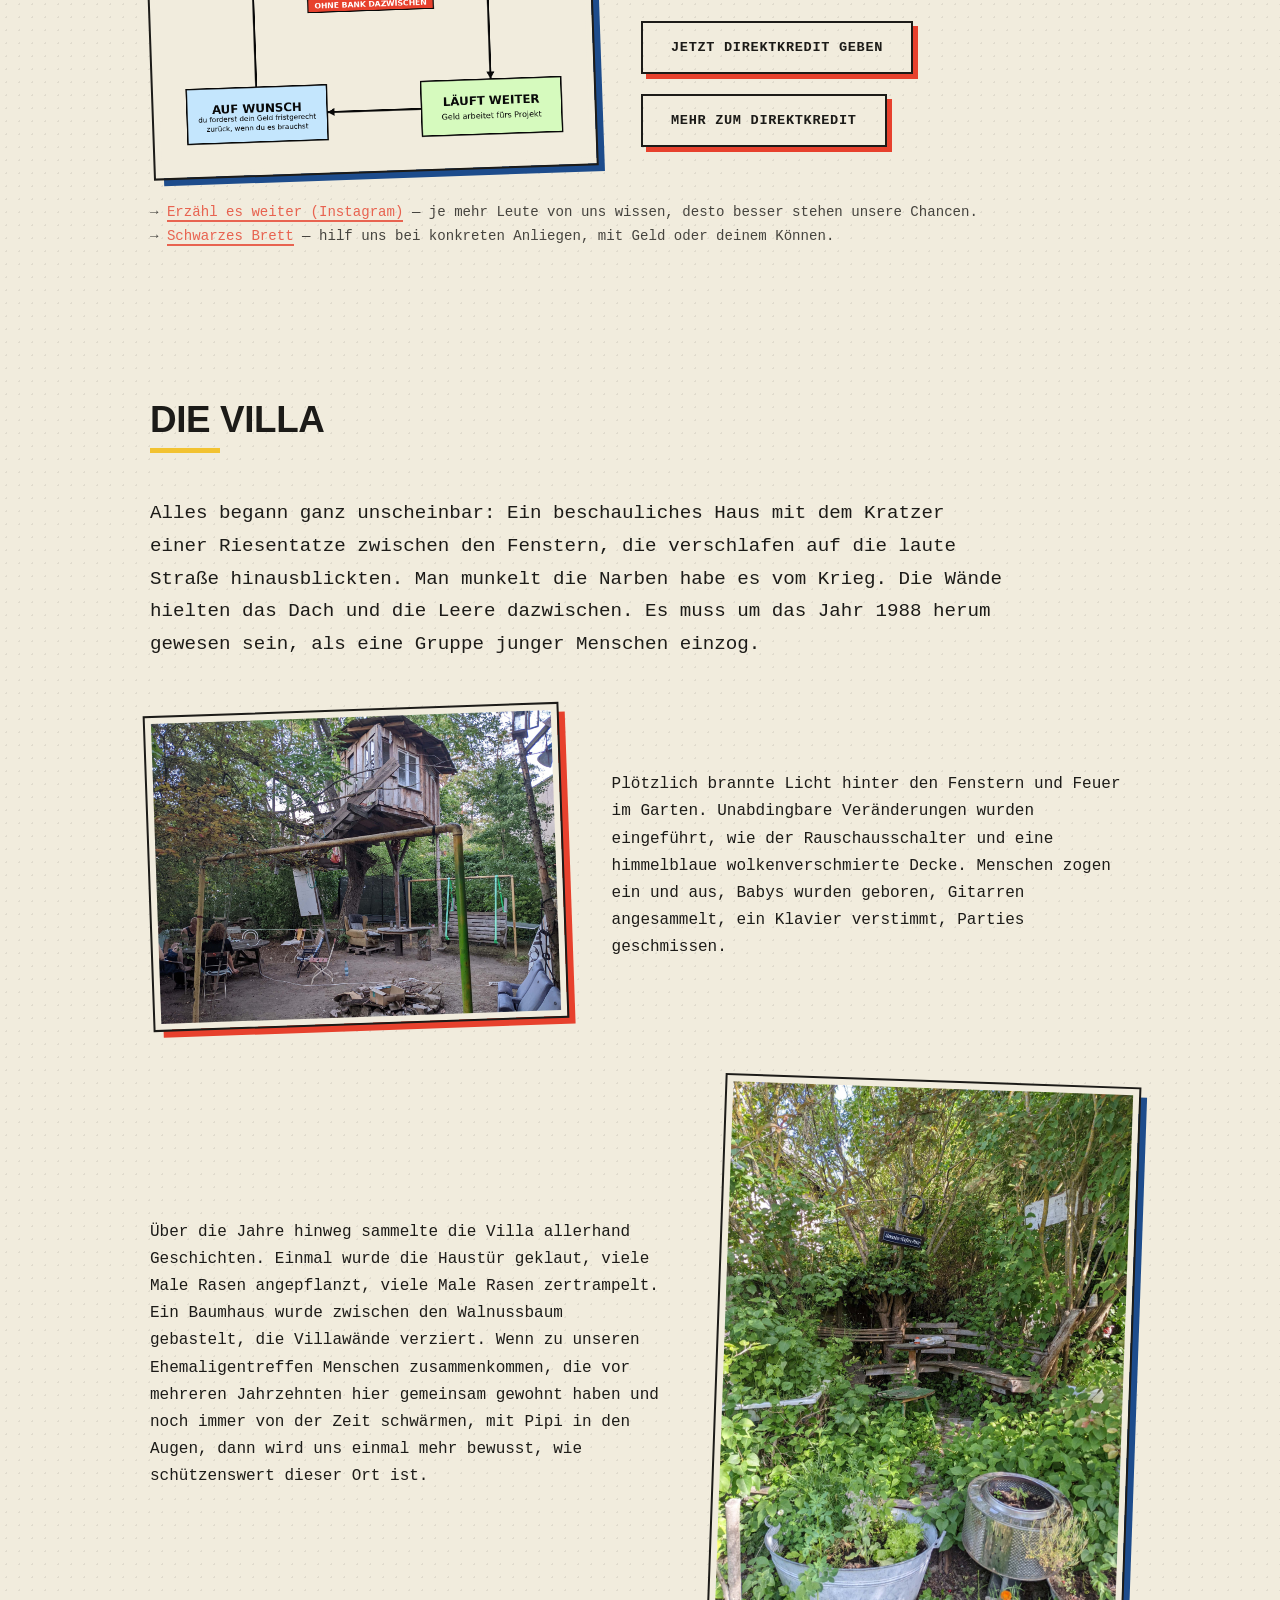
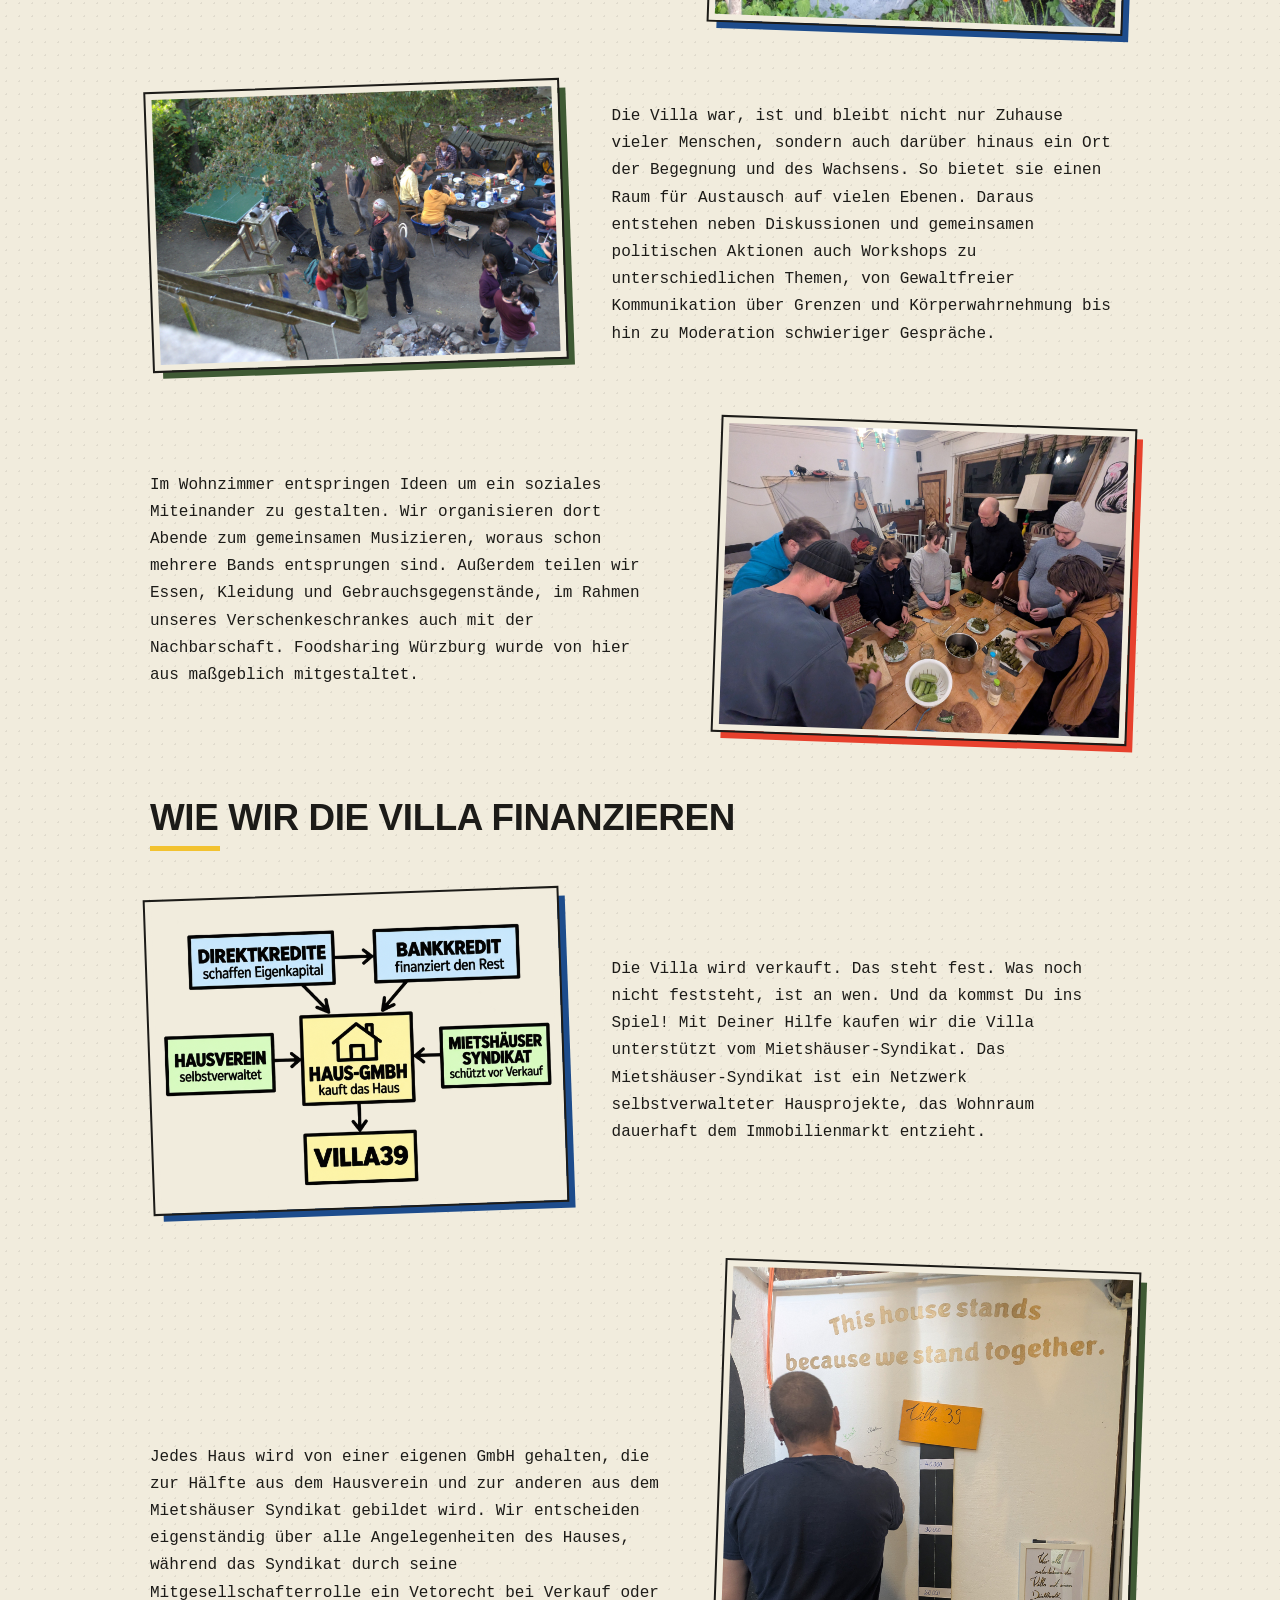
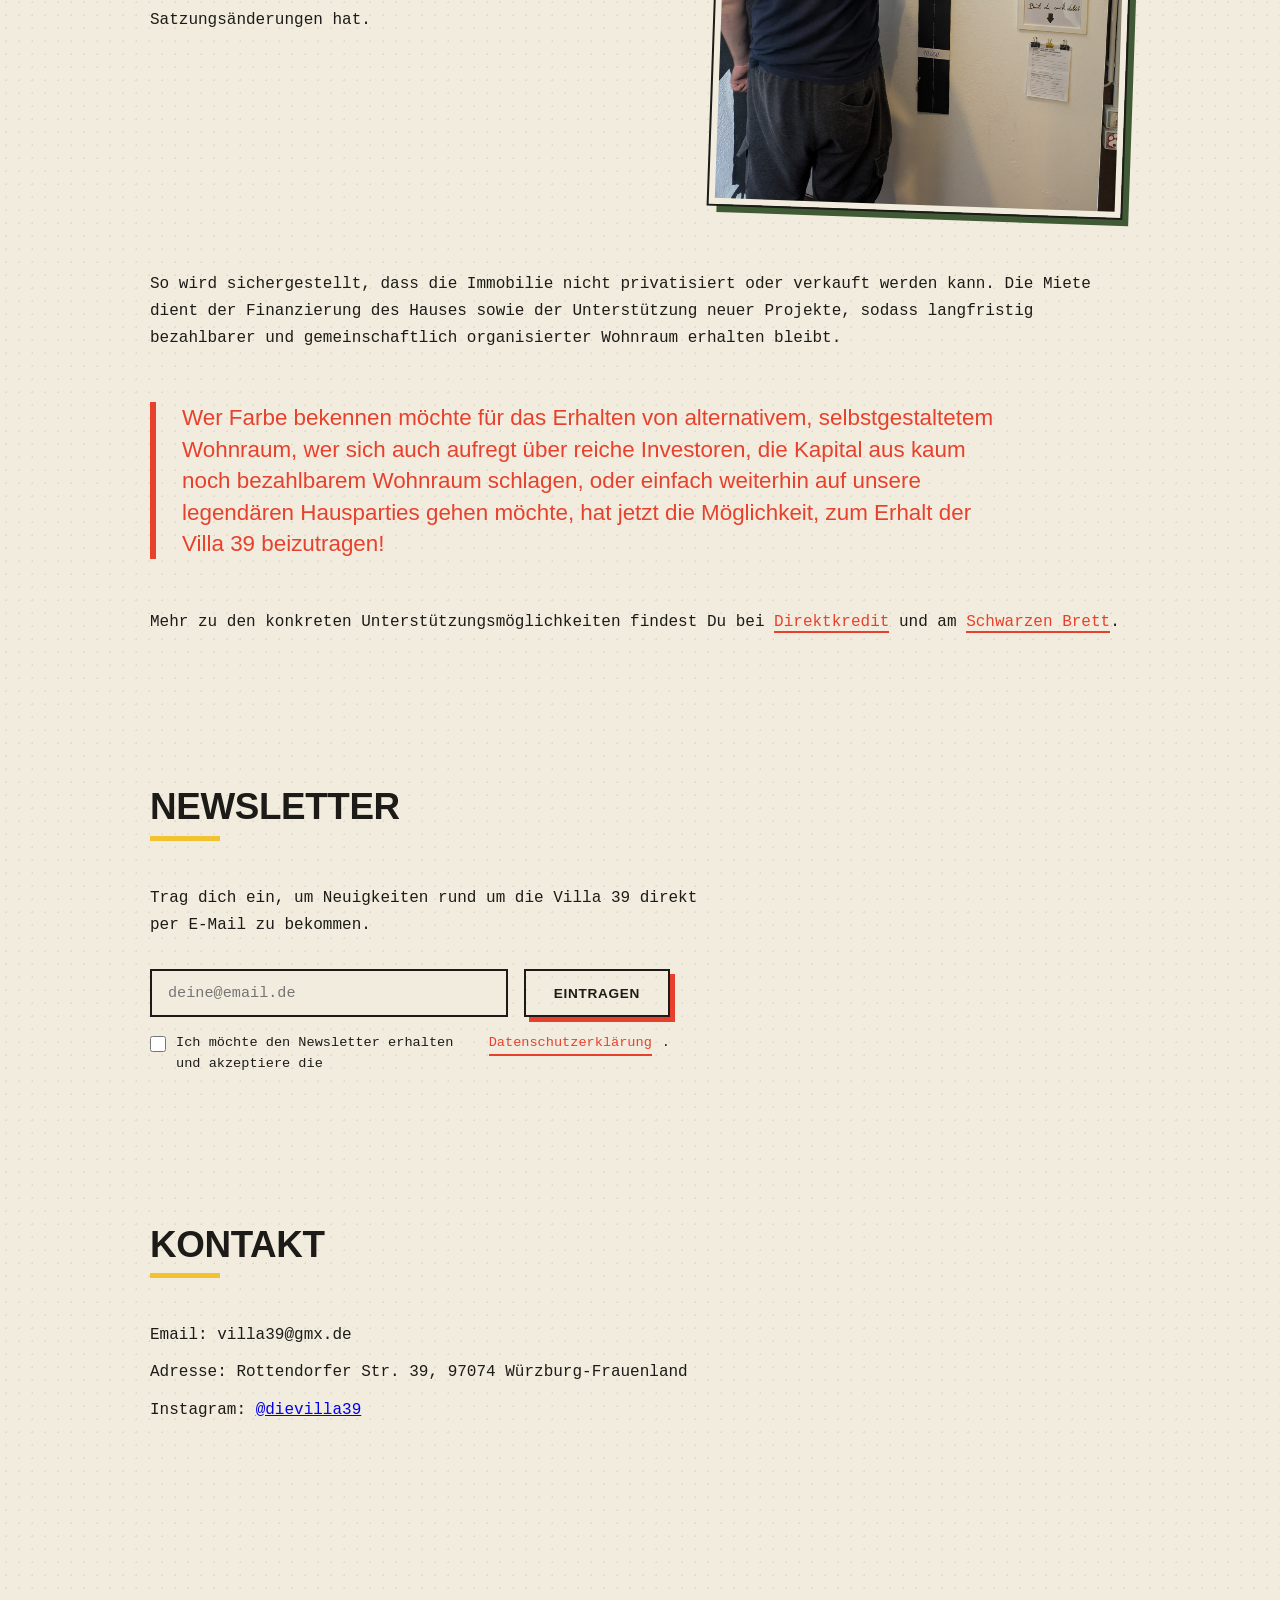
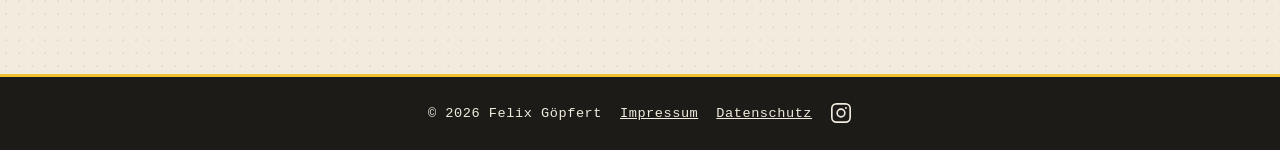
==== commit 2fed195e: "typos fix, changed villatür news to past tense" ====
--- a/index.html
+++ b/index.html
@@ -129,7 +129,7 @@
             </div>
 
             <p class="subpage-note-inline">
-                → <a href="https://www.instagram.com/dievilla39" target="_blank" rel="noopener" class="inline-link">Erzähl weiter (Instagram)</a> — je mehr Leute von uns wissen, desto besser stehen unsere Chancen.<br>
+                → <a href="https://www.instagram.com/dievilla39" target="_blank" rel="noopener" class="inline-link">Erzähl es weiter (Instagram)</a> — je mehr Leute von uns wissen, desto besser stehen unsere Chancen.<br>
                 → <a href="schwarzes-brett.html" class="inline-link">Schwarzes Brett</a> — hilf uns bei konkreten Anliegen, mit Geld oder deinem Können.
             </p>
 
--- a/style.css
+++ b/style.css
@@ -0,0 +1,1177 @@
+/* ============================================================
+   Villa 39 — Riso-Flugblatt-Stil
+   Statt Corporate-NGO-Glätte: Photokopie, Stempel, Klebeband.
+   ============================================================ */
+
+:root {
+    --paper: #F1ECDD;
+    --paper-dark: #E4DCC4;
+    --ink: #1C1B18;
+    --riso-red: #E7412D;
+    --riso-blue: #1D4C8C;
+    --riso-yellow: #F2C230;
+    --riso-green: #3F5A34;
+    --nav-h: 70px;
+}
+
+* {
+    margin: 0;
+    padding: 0;
+    box-sizing: border-box;
+}
+
+html {
+    scroll-behavior: smooth;
+}
+
+body {
+    font-family: "IBM Plex Mono", monospace;
+    background-color: var(--paper);
+    background-image: radial-gradient(rgba(28, 27, 24, 0.08) 1px, transparent 1px);
+    background-size: 13px 13px;
+    color: var(--ink);
+    line-height: 1.7;
+    font-size: 16px;
+    -webkit-font-smoothing: antialiased;
+    -moz-osx-font-smoothing: grayscale;
+}
+
+h1, h2, h3, .logo {
+    font-family: "Archivo Black", sans-serif;
+    text-transform: uppercase;
+}
+
+/* ---------- Navigation ---------- */
+
+nav {
+    position: fixed;
+    top: 0;
+    left: 0;
+    width: 100%;
+    display: flex;
+    justify-content: space-between;
+    align-items: center;
+    padding: 14px 32px;
+    min-height: var(--nav-h);
+    background: var(--ink);
+    border-bottom: 3px solid var(--riso-red);
+    z-index: 1000;
+}
+
+.logo {
+    color: var(--paper);
+    font-size: 1.15rem;
+    letter-spacing: .5px;
+    text-decoration: none;
+}
+
+#navLinks {
+    display: flex;
+    list-style: none;
+    gap: 28px;
+}
+
+nav a {
+    color: var(--paper);
+    text-decoration: none;
+    font-size: .82rem;
+    font-weight: 500;
+    text-transform: uppercase;
+    letter-spacing: .06em;
+    position: relative;
+}
+
+nav a:visited {
+    color: var(--paper);
+}
+
+nav a::after {
+    content: "";
+    position: absolute;
+    left: 0;
+    bottom: -4px;
+    width: 0;
+    height: 2px;
+    background: var(--riso-yellow);
+    transition: width .2s ease;
+}
+
+nav a:hover::after {
+    width: 100%;
+}
+
+/* Untermenü (Unterstützen) */
+
+nav ul > li.has-submenu {
+    position: relative;
+}
+
+nav ul > li.has-submenu::after {
+    content: "";
+    position: absolute;
+    top: 100%;
+    left: 0;
+    right: 0;
+    height: 14px;
+}
+
+.submenu {
+    display: none;
+    list-style: none;
+    position: absolute;
+    top: 100%;
+    left: 0;
+    margin-top: 14px;
+    background: var(--ink);
+    border: 2px solid var(--riso-red);
+    padding: 8px 0;
+    min-width: 190px;
+    z-index: 1001;
+}
+
+@media (min-width: 801px) {
+    li.has-submenu:hover > .submenu,
+    li.has-submenu:focus-within > .submenu {
+        display: block;
+    }
+}
+
+.submenu li {
+    padding: 0;
+}
+
+.submenu a {
+    display: block;
+    padding: 10px 20px;
+    white-space: nowrap;
+}
+
+.submenu a::after {
+    display: none;
+}
+
+/* Hamburger (mobil) */
+
+.hamburger {
+    display: none;
+    flex-direction: column;
+    justify-content: space-between;
+    width: 26px;
+    height: 18px;
+    background: none;
+    border: none;
+    cursor: pointer;
+    z-index: 1100;
+}
+
+.hamburger span {
+    display: block;
+    height: 3px;
+    width: 100%;
+    background: var(--paper);
+    transition: transform .25s ease, opacity .25s ease;
+}
+
+.hamburger.is-open span:nth-child(1) {
+    transform: translateY(7.5px) rotate(45deg);
+}
+
+.hamburger.is-open span:nth-child(2) {
+    opacity: 0;
+}
+
+.hamburger.is-open span:nth-child(3) {
+    transform: translateY(-7.5px) rotate(-45deg);
+}
+
+/* ---------- Hero ---------- */
+
+.hero {
+    position: relative;
+    margin-top: var(--nav-h);
+    height: calc(100vh - var(--nav-h));
+    background:
+        linear-gradient(rgba(231, 65, 45, .32), rgba(28, 27, 24, .68)),
+        url("images/hero.jpg");
+    background-size: cover;
+    background-position: center;
+    background-blend-mode: multiply;
+    display: flex;
+    justify-content: flex-start;
+    align-items: center;
+    padding-left: 15%;
+    padding-right: 8%;
+    color: var(--paper);
+    overflow: hidden;
+}
+
+.hero-content {
+    max-width: 620px;
+    text-align: left;
+}
+
+.eyebrow {
+    display: inline-block;
+    text-transform: uppercase;
+    letter-spacing: 3px;
+    font-size: .7rem;
+    color: var(--ink);
+    background: var(--riso-yellow);
+    padding: 3px 8px;
+    margin-bottom: 14px;
+}
+
+.hero h1 {
+    font-size: clamp(3.2rem, 8vw, 4.9rem);
+    line-height: 1;
+    margin-bottom: 16px;
+    color: var(--paper);
+    text-shadow: 4px 4px 0 var(--riso-red), -2px -2px 0 var(--riso-blue);
+}
+
+.subtitle {
+    font-family: "IBM Plex Mono", monospace;
+    font-size: 1.15rem;
+    max-width: 480px;
+    margin-bottom: 40px;
+}
+
+.scroll-indicator {
+    margin-top: 60px;
+    font-size: 2rem;
+    opacity: .7;
+}
+
+@media (min-width: 801px) {
+    .hero {
+        background-position: center 25%;
+    }
+}
+
+.button {
+    display: inline-block;
+    padding: 13px 28px;
+    border: 2.5px solid var(--paper);
+    color: var(--paper);
+    text-decoration: none;
+    text-transform: uppercase;
+    letter-spacing: .05em;
+    font-size: .85rem;
+    font-weight: 600;
+    border-radius: 0;
+    background: transparent;
+    box-shadow: 5px 5px 0 var(--riso-yellow);
+    transition: transform .15s ease, box-shadow .15s ease;
+}
+
+.button:hover {
+    background: var(--paper);
+    color: var(--ink);
+    transform: translate(-2px, -2px);
+    box-shadow: 7px 7px 0 var(--riso-yellow);
+}
+
+/* Stempel-Element */
+
+.stamp {
+    position: absolute;
+    top: 22%;
+    right: 9%;
+    max-width: 200px;
+    background: var(--riso-red);
+    color: var(--paper);
+    font-family: "Archivo Black", sans-serif;
+    text-transform: uppercase;
+    font-size: 1rem;
+    line-height: 1.3;
+    text-align: center;
+    padding: 20px 24px;
+    transform: rotate(-6deg);
+    box-shadow: 8px 8px 0 var(--ink);
+    pointer-events: none;
+}
+
+/* Zackenkante zwischen Hero und Inhalt */
+
+.torn-edge {
+    position: relative;
+    height: 26px;
+    background: var(--paper);
+    clip-path: polygon(
+        0% 100%, 4% 30%, 8% 100%, 12% 30%, 16% 100%, 20% 30%, 24% 100%,
+        28% 30%, 32% 100%, 36% 30%, 40% 100%, 44% 30%, 48% 100%, 52% 30%,
+        56% 100%, 60% 30%, 64% 100%, 68% 30%, 72% 100%, 76% 30%, 80% 100%,
+        84% 30%, 88% 100%, 92% 30%, 96% 100%, 100% 30%, 100% 100%
+    );
+    margin-top: -1px;
+}
+
+/* ---------- Main ---------- */
+
+main {
+    width: min(980px, 88%);
+    margin: 0 auto;
+    padding: 100px 0;
+}
+
+section {
+    margin-bottom: 150px;
+    scroll-margin-top: 100px;
+}
+
+h2 {
+    color: var(--ink);
+    font-size: 2.3rem;
+    letter-spacing: -0.01em;
+    line-height: 1.15;
+    margin-bottom: 44px;
+    display: inline-block;
+    position: relative;
+    padding-bottom: 12px;
+}
+
+h2::after {
+    content: "";
+    position: absolute;
+    left: 0;
+    bottom: 0;
+    width: 70px;
+    height: 5px;
+    background: var(--riso-yellow);
+}
+
+/* ---------- About ---------- */
+
+.about-grid {
+    display: flex;
+    gap: 50px;
+    align-items: flex-start;
+    margin-top: 0;
+    margin-bottom: 30px;
+    clear: both;
+}
+
+.subpage-content .about-grid {
+    margin-top: 80px;
+}
+
+.about-grid.reverse {
+    flex-direction: row-reverse;
+}
+
+.about-grid img {
+    width: 45%;
+    height: auto;
+    border-radius: 0;
+    border: 6px solid var(--paper);
+    outline: 2px solid var(--ink);
+    box-shadow: 8px 8px 0 var(--riso-blue);
+    transform: rotate(-2deg);
+}
+
+.about-grid div {
+    flex: 1;
+}
+
+.about-grid p {
+    margin-bottom: 20px;
+    max-width: 60ch;
+}
+
+.about-grid strong {
+    color: var(--riso-red);
+}
+
+.about-cta {
+    margin-top: 12px;
+}
+
+.inline-link {
+    color: var(--riso-red);
+    text-decoration: none;
+    border-bottom: 2px solid var(--riso-red);
+}
+
+.inline-link:hover {
+    opacity: .75;
+}
+
+.inline-link:visited {
+    color: var(--riso-red);
+}
+
+/* ---------- Gallery ---------- */
+
+.gallery {
+    display: flex;
+    flex-wrap: wrap;
+    align-items: flex-start;
+    gap: 24px;
+}
+
+.gallery img {
+    width: calc(33.3% - 16px);
+    height: auto;
+    border-radius: 0;
+    border: 6px solid var(--paper);
+    outline: 2px solid var(--ink);
+    box-shadow: 6px 6px 0 var(--ink);
+}
+
+.gallery img:nth-child(odd) {
+    transform: rotate(-2deg);
+}
+
+.gallery img:nth-child(even) {
+    transform: rotate(2deg);
+}
+
+/* ---------- Geschichte & Finanzierung (Text/Bild-Mischung) ---------- */
+
+#geschichte, #finanzierung {
+    scroll-margin-top: 100px;
+}
+
+.story-lead {
+    font-size: 1.2rem;
+    max-width: 75ch;
+    margin-bottom: 50px;
+}
+
+.story-row {
+    display: flex;
+    gap: 50px;
+    align-items: center;
+    margin-bottom: 60px;
+}
+
+.story-row.reverse {
+    flex-direction: row-reverse;
+}
+
+.story-row img {
+    width: 42%;
+    flex-shrink: 0;
+    height: auto;
+    border: 6px solid var(--paper);
+    outline: 2px solid var(--ink);
+    transform: rotate(-2deg);
+}
+
+.story-row.reverse img {
+    transform: rotate(2deg);
+}
+
+.story-row.c-red img { box-shadow: 8px 8px 0 var(--riso-red); }
+.story-row.c-blue img { box-shadow: 8px 8px 0 var(--riso-blue); }
+.story-row.c-green img { box-shadow: 8px 8px 0 var(--riso-green); }
+
+.story-row p {
+    flex: 1;
+}
+
+.story-pullquote.story-pullquote {
+    font-family: "Archivo Black", sans-serif;
+    font-size: 1.4rem;
+    line-height: 1.4;
+    color: var(--riso-red);
+    border-left: 6px solid var(--riso-red);
+    padding-left: 26px;
+    margin: 50px 0;
+    max-width: 68ch;
+}
+
+/* ---------- Cards ---------- */
+
+.cards {
+    display: flex;
+    gap: 25px;
+}
+
+.card {
+    background: var(--paper-dark);
+    padding: 30px;
+    border-radius: 0;
+    border: 2.5px solid var(--ink);
+    flex: 1;
+    box-shadow: 6px 6px 0 var(--ink);
+    transition: transform .18s ease, box-shadow .18s ease;
+    display: block;
+    color: inherit;
+    text-decoration: none;
+}
+
+.card:visited {
+    color: var(--ink);
+}
+
+.card:nth-child(1) { border-color: var(--riso-red); box-shadow: 6px 6px 0 var(--riso-red); }
+.card:nth-child(2) { border-color: var(--riso-blue); box-shadow: 6px 6px 0 var(--riso-blue); }
+.card:nth-child(3) { border-color: var(--riso-green); box-shadow: 6px 6px 0 var(--riso-green); }
+
+.card h3 {
+    font-size: 1.15rem;
+    margin-bottom: 14px;
+}
+
+.card:nth-child(1) h3 { color: var(--riso-red); }
+.card:nth-child(2) h3 { color: var(--riso-blue); }
+.card:nth-child(3) h3 { color: var(--riso-green); }
+
+.card:hover {
+    transform: translate(-4px, -4px);
+}
+
+.card:nth-child(1):hover { box-shadow: 10px 10px 0 var(--riso-red); }
+.card:nth-child(2):hover { box-shadow: 10px 10px 0 var(--riso-blue); }
+.card:nth-child(3):hover { box-shadow: 10px 10px 0 var(--riso-green); }
+
+.card--static:hover {
+    transform: none;
+    cursor: default;
+}
+
+.card--static:nth-child(1):hover { box-shadow: 6px 6px 0 var(--riso-red); }
+.card--static:nth-child(2):hover { box-shadow: 6px 6px 0 var(--riso-blue); }
+.card--static:nth-child(3):hover { box-shadow: 6px 6px 0 var(--riso-green); }
+
+.card-arrow {
+    display: block;
+    margin-top: 16px;
+    font-weight: 600;
+    text-decoration: none;
+    border-bottom: 2px solid currentColor;
+    width: fit-content;
+}
+
+.card:nth-child(1) .card-arrow { color: var(--riso-red); }
+.card:nth-child(2) .card-arrow { color: var(--riso-blue); }
+.card:nth-child(3) .card-arrow { color: var(--riso-green); }
+
+/* Explicit colour modifiers, for cards whose DOM position no longer
+   matches their intended colour via nth-child (e.g. the featured card) */
+.card.card-red { border-color: var(--riso-red); box-shadow: 6px 6px 0 var(--riso-red); }
+.card.card-blue { border-color: var(--riso-blue); box-shadow: 6px 6px 0 var(--riso-blue); }
+.card.card-green { border-color: var(--riso-green); box-shadow: 6px 6px 0 var(--riso-green); }
+
+.card.card-red h3 { color: var(--riso-red); }
+.card.card-blue h3 { color: var(--riso-blue); }
+.card.card-green h3 { color: var(--riso-green); }
+
+.card.card-red .card-arrow { color: var(--riso-red); }
+.card.card-blue .card-arrow { color: var(--riso-blue); }
+.card.card-green .card-arrow { color: var(--riso-green); }
+
+.card.card-red:hover { box-shadow: 10px 10px 0 var(--riso-red); }
+.card.card-blue:hover { box-shadow: 10px 10px 0 var(--riso-blue); }
+.card.card-green:hover { box-shadow: 10px 10px 0 var(--riso-green); }
+
+.card-featured {
+    display: block;
+    padding: 46px 50px;
+    margin-bottom: 30px;
+    box-shadow: 10px 10px 0 var(--riso-red);
+}
+
+.card-featured h3 {
+    font-size: 1.7rem;
+    margin-bottom: 18px;
+}
+
+.card-featured p {
+    max-width: 70ch;
+    font-size: 1.05rem;
+}
+
+.card-featured .card-arrow {
+    font-size: 1.05rem;
+    margin-top: 20px;
+}
+
+.card-featured:hover {
+    box-shadow: 14px 14px 0 var(--riso-red);
+}
+
+.cards-secondary .card {
+    padding: 24px;
+}
+
+.cards-secondary h3 {
+    font-size: 1rem;
+}
+
+.cards-secondary p {
+    font-size: .92rem;
+}
+
+.card:hover .card-arrow {
+    opacity: .75;
+}
+
+/* ---------- Aktuelles ---------- */
+
+.aktuelles-list {
+    display: flex;
+    flex-direction: column;
+}
+
+.aktuelles-item {
+    padding: 16px 0;
+    border-bottom: 1px solid var(--ink);
+}
+
+.aktuelles-item:first-child {
+    padding-top: 0;
+}
+
+.aktuelles-date {
+    font-size: .78rem;
+    text-transform: uppercase;
+    letter-spacing: .08em;
+    color: var(--riso-red);
+    margin-bottom: 6px;
+}
+
+.aktuelles-item h3 {
+    font-size: 1.2rem;
+    letter-spacing: .01em;
+    margin-bottom: 6px;
+}
+
+.aktuelles-event-date {
+    display: inline-block;
+    font-size: .78rem;
+    text-transform: uppercase;
+    letter-spacing: .05em;
+    font-weight: 600;
+    color: var(--ink);
+    background: var(--riso-yellow);
+    padding: 4px 10px;
+    margin-bottom: 10px;
+}
+
+.aktuelles-fallback {
+    font-style: italic;
+    opacity: .75;
+}
+
+.aktuelles-image {
+    width: 180px;
+    max-width: 40%;
+    height: auto;
+    float: left;
+    margin: 4px 20px 10px 0;
+    border: 4px solid var(--paper);
+    outline: 2px solid var(--ink);
+    box-shadow: 5px 5px 0 var(--riso-blue);
+    transform: rotate(-1.5deg);
+}
+
+.aktuelles-item::after {
+    content: "";
+    display: table;
+    clear: both;
+}
+
+@media (max-width: 500px) {
+    .aktuelles-image {
+        width: 120px;
+        float: none;
+        display: block;
+        margin: 0 0 14px;
+        transform: rotate(0deg);
+    }
+}
+
+/* Aktuelles-Unterseite: alle Meldungen, größere Bilder */
+
+.aktuelles-list--full .aktuelles-item {
+    padding: 36px 0;
+}
+
+.aktuelles-list--full .aktuelles-image {
+    width: 340px;
+    max-width: 48%;
+    margin: 4px 30px 14px 0;
+}
+
+@media (max-width: 600px) {
+    .aktuelles-list--full .aktuelles-image {
+        width: 100%;
+        max-width: 100%;
+        float: none;
+        display: block;
+        margin: 0 0 16px;
+        transform: rotate(0deg);
+    }
+}
+
+/* ---------- Newsletter ---------- */
+
+.newsletter-intro {
+    max-width: 60ch;
+    margin-bottom: 30px;
+}
+
+.newsletter-form {
+    max-width: 520px;
+}
+
+.newsletter-row {
+    display: flex;
+    gap: 16px;
+}
+
+.newsletter-form input[type="email"] {
+    flex: 1;
+    padding: 13px 16px;
+    font-family: "IBM Plex Mono", monospace;
+    font-size: .95rem;
+    border: 2.5px solid var(--ink);
+    border-radius: 0;
+    background: var(--paper);
+    color: var(--ink);
+}
+
+.newsletter-form input[type="email"]:focus {
+    outline: none;
+    border-color: var(--riso-red);
+}
+
+.newsletter-consent {
+    display: flex;
+    align-items: flex-start;
+    gap: 10px;
+    margin-top: 16px;
+    font-size: .85rem;
+    line-height: 1.5;
+    cursor: pointer;
+}
+
+.newsletter-consent input[type="checkbox"] {
+    margin-top: 3px;
+    flex-shrink: 0;
+    width: 16px;
+    height: 16px;
+    accent-color: var(--riso-red);
+}
+
+.newsletter-honeypot {
+    position: absolute;
+    left: -9999px;
+    width: 1px;
+    height: 1px;
+    opacity: 0;
+}
+
+.button--dark {
+    border-color: var(--ink);
+    color: var(--ink);
+    box-shadow: 5px 5px 0 var(--riso-red);
+}
+
+.button--dark:hover {
+    background: var(--ink);
+    color: var(--paper);
+    box-shadow: 7px 7px 0 var(--riso-red);
+}
+
+/* ---------- Contact ---------- */
+
+#contact p {
+    margin-bottom: 10px;
+}
+
+/* ---------- Unterseiten (Impressum, Direktkredit etc.) ---------- */
+
+.subpage-hero {
+    margin-top: var(--nav-h);
+    background: var(--ink);
+    border-bottom: 3px solid var(--riso-red);
+    padding: 60px 8%;
+}
+
+.subpage-hero h1 {
+    color: var(--paper);
+    font-size: clamp(2.2rem, 6vw, 3.2rem);
+}
+
+.subpage-content {
+    width: min(760px, 88%);
+    margin: 0 auto;
+    padding: 90px 0;
+}
+
+.subpage-content--wide {
+    width: min(980px, 88%);
+}
+
+.subpage-content section {
+    margin-bottom: 60px;
+}
+
+.subpage-content h2 {
+    font-size: 1.5rem;
+    margin-bottom: 20px;
+    scroll-margin-top: calc(var(--nav-h) + 24px);
+}
+
+.subpage-content p {
+    margin-bottom: 16px;
+    max-width: 65ch;
+}
+
+.subpage-content > h2 {
+    margin-top: 80px;
+}
+
+.subpage-content.legal-content > h2 {
+    margin-top: 40px;
+}
+
+.subpage-content.subpage-content > *:has(+ h2) {
+    margin-bottom: 0;
+}
+
+.subpage-list {
+    list-style: none;
+    max-width: 65ch;
+}
+
+ol.subpage-list {
+    list-style: decimal;
+    margin-left: 1.3em;
+}
+
+ol.subpage-list li {
+    padding-left: 8px;
+}
+
+.subpage-list li {
+    padding: 10px 0;
+    border-bottom: 1px solid var(--paper-dark);
+}
+
+.subpage-note {
+    font-style: italic;
+    opacity: .7;
+    font-size: .9rem;
+    border-top: 1px solid var(--ink);
+    padding-top: 24px;
+}
+
+/* ---------- Legal-Dokument (Datenschutzerklärung) ---------- */
+
+.legal-content a {
+    color: var(--riso-red);
+    text-decoration: none;
+    border-bottom: 1px solid var(--riso-red);
+}
+
+.legal-content a:visited {
+    color: var(--riso-red);
+}
+
+.legal-content a:hover {
+    opacity: .75;
+}
+
+.legal-content h3 {
+    font-size: 1.1rem;
+    margin: 30px 0 14px;
+}
+
+.legal-content .index {
+    list-style: none;
+    columns: 2;
+    column-gap: 30px;
+    max-width: 65ch;
+    margin: 30px 0 50px;
+    font-size: .88rem;
+    padding-bottom: 30px;
+    border-bottom: 1px solid var(--ink);
+}
+
+.legal-content .index li {
+    margin-bottom: 10px;
+    break-inside: avoid;
+}
+
+.legal-content .index-link {
+    color: var(--ink);
+    text-decoration: none;
+    border-bottom: 1px solid var(--paper-dark);
+}
+
+.legal-content .index-link:hover {
+    border-bottom-color: var(--riso-red);
+    color: var(--riso-red);
+}
+
+.legal-content .m-elements,
+.legal-content .glossary {
+    list-style: none;
+    max-width: 70ch;
+    margin: 16px 0 28px;
+}
+
+.legal-content .m-elements > li,
+.legal-content .glossary > li {
+    padding: 14px 0;
+    border-bottom: 1px solid var(--paper-dark);
+    font-size: .9rem;
+    line-height: 1.65;
+}
+
+.legal-content .m-elements > li:first-child,
+.legal-content .glossary > li:first-child {
+    padding-top: 0;
+}
+
+.legal-content strong {
+    color: var(--riso-red);
+}
+
+.legal-content .seal {
+    margin-top: 60px;
+    font-size: .78rem;
+    opacity: .55;
+}
+
+.legal-content .seal a {
+    color: inherit;
+    text-decoration: underline;
+}
+
+@media (max-width: 800px) {
+    .legal-content .index {
+        columns: 1;
+    }
+}
+
+.subpage-image {
+    width: 100%;
+    max-width: 560px;
+    height: auto;
+    border: 6px solid var(--paper);
+    outline: 2px solid var(--ink);
+    box-shadow: 8px 8px 0 var(--riso-blue);
+    margin-bottom: 40px;
+    display: block;
+}
+
+.subpage-image--compact {
+    max-width: 260px;
+    float: left;
+    margin: 4px 30px 24px 0;
+    transform: rotate(-1.5deg);
+}
+
+@media (max-width: 700px) {
+    .subpage-image--compact {
+        float: none;
+        max-width: 220px;
+        margin: 0 0 24px;
+        transform: rotate(0deg);
+    }
+}
+
+.qr-placeholder {
+    width: 220px;
+    height: auto;
+    border: 4px solid var(--paper);
+    outline: 2px solid var(--ink);
+    box-shadow: 6px 6px 0 var(--riso-red);
+    margin: 10px 0 16px;
+}
+
+.subpage-note-inline {
+    font-size: .88rem;
+    opacity: .8;
+}
+
+@media (max-width: 800px) {
+
+    .subpage-hero {
+        padding: 44px 8%;
+    }
+
+    .subpage-content {
+        padding: 60px 0;
+    }
+
+}
+
+/* ---------- Footer ---------- */
+
+footer {
+    background: var(--ink);
+    color: var(--paper);
+    text-align: center;
+    padding: 25px;
+    font-size: .85rem;
+    letter-spacing: .04em;
+    border-top: 3px solid var(--riso-yellow);
+    display: flex;
+    justify-content: center;
+    align-items: center;
+    gap: 18px;
+}
+
+.footer-social {
+    color: var(--paper);
+    display: inline-flex;
+    transition: color .2s ease;
+}
+
+.footer-social:visited {
+    color: var(--paper);
+}
+
+.footer-social:hover {
+    color: var(--riso-yellow);
+}
+
+footer a:not(.footer-social) {
+    color: var(--paper);
+    transition: color .2s ease;
+}
+
+footer a:not(.footer-social):visited {
+    color: var(--paper);
+}
+
+footer a:not(.footer-social):hover {
+    color: var(--riso-yellow);
+}
+
+/* ---------- Responsive ---------- */
+
+@media (max-width: 800px) {
+
+    nav {
+        padding: 14px 20px;
+    }
+
+    .hamburger {
+        display: flex;
+    }
+
+    #navLinks {
+        position: fixed;
+        top: 0;
+        right: 0;
+        bottom: 0;
+        width: min(78vw, 320px);
+        background: var(--ink);
+        border-left: 3px solid var(--riso-red);
+        flex-direction: column;
+        justify-content: flex-start;
+        overflow-y: auto;
+        -webkit-overflow-scrolling: touch;
+        gap: 34px;
+        padding: 90px 40px 40px;
+        transform: translateX(100%);
+        transition: transform .3s ease;
+    }
+
+    #navLinks.is-open {
+        transform: translateX(0);
+    }
+
+    nav a {
+        font-size: 1.1rem;
+    }
+
+    .submenu {
+        position: static;
+        transform: none;
+        background: none;
+        border: none;
+        margin-top: 12px;
+        padding: 0 0 0 18px;
+        display: flex;
+        flex-direction: column;
+        gap: 16px;
+    }
+
+    .submenu a {
+        padding: 0;
+        font-size: .92rem;
+        opacity: .8;
+    }
+
+    .hero {
+        padding-left: 8%;
+    }
+
+    .hero h1 {
+        font-size: 2.8rem;
+    }
+
+    .stamp {
+        max-width: 150px;
+        padding: 14px 16px;
+        font-size: .72rem;
+        top: auto;
+        bottom: 20%;
+        right: 6%;
+    }
+
+    .about-grid,
+    .gallery,
+    .cards,
+    .story-row {
+        flex-direction: column;
+    }
+
+    .about-grid.reverse {
+        flex-direction: column;
+    }
+
+    .about-grid > div {
+        order: 1;
+    }
+
+    .about-grid > img {
+        order: 2;
+    }
+
+    /* Startseite: Überschrift steht außerhalb des Grids, Bild direkt darunter */
+    #about .about-grid > img,
+    #support .about-grid > img {
+        order: 0;
+    }
+
+    .story-row.reverse {
+        flex-direction: column;
+    }
+
+    .about-grid img,
+    .gallery img,
+    .story-row img {
+        width: 100%;
+        height: auto;
+        transform: rotate(0deg);
+    }
+
+    main {
+        padding: 70px 0;
+    }
+
+    section {
+        margin-bottom: 100px;
+    }
+
+    .newsletter-form {
+        max-width: 100%;
+    }
+
+    .newsletter-row {
+        flex-direction: column;
+    }
+}
+
+.aktuelles-list + .about-cta {
+    margin: 30px 0 30px;
+}
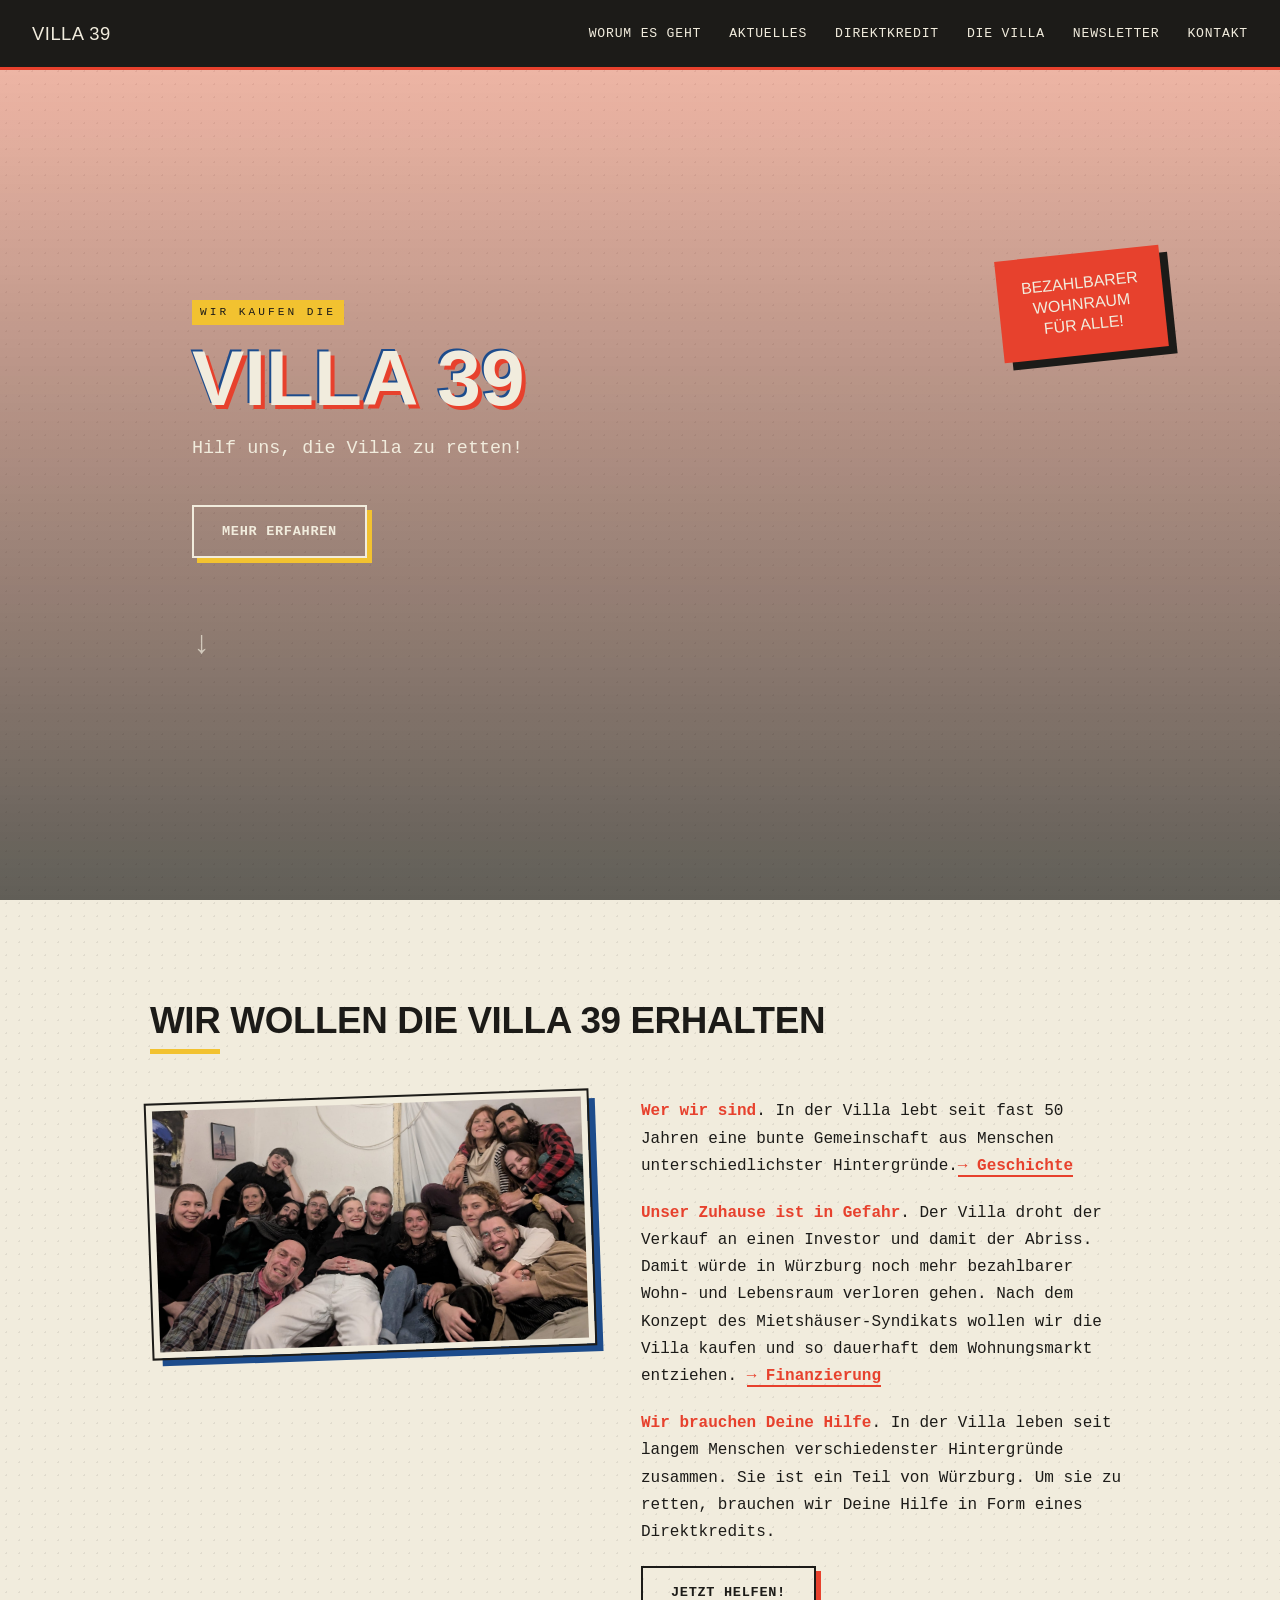
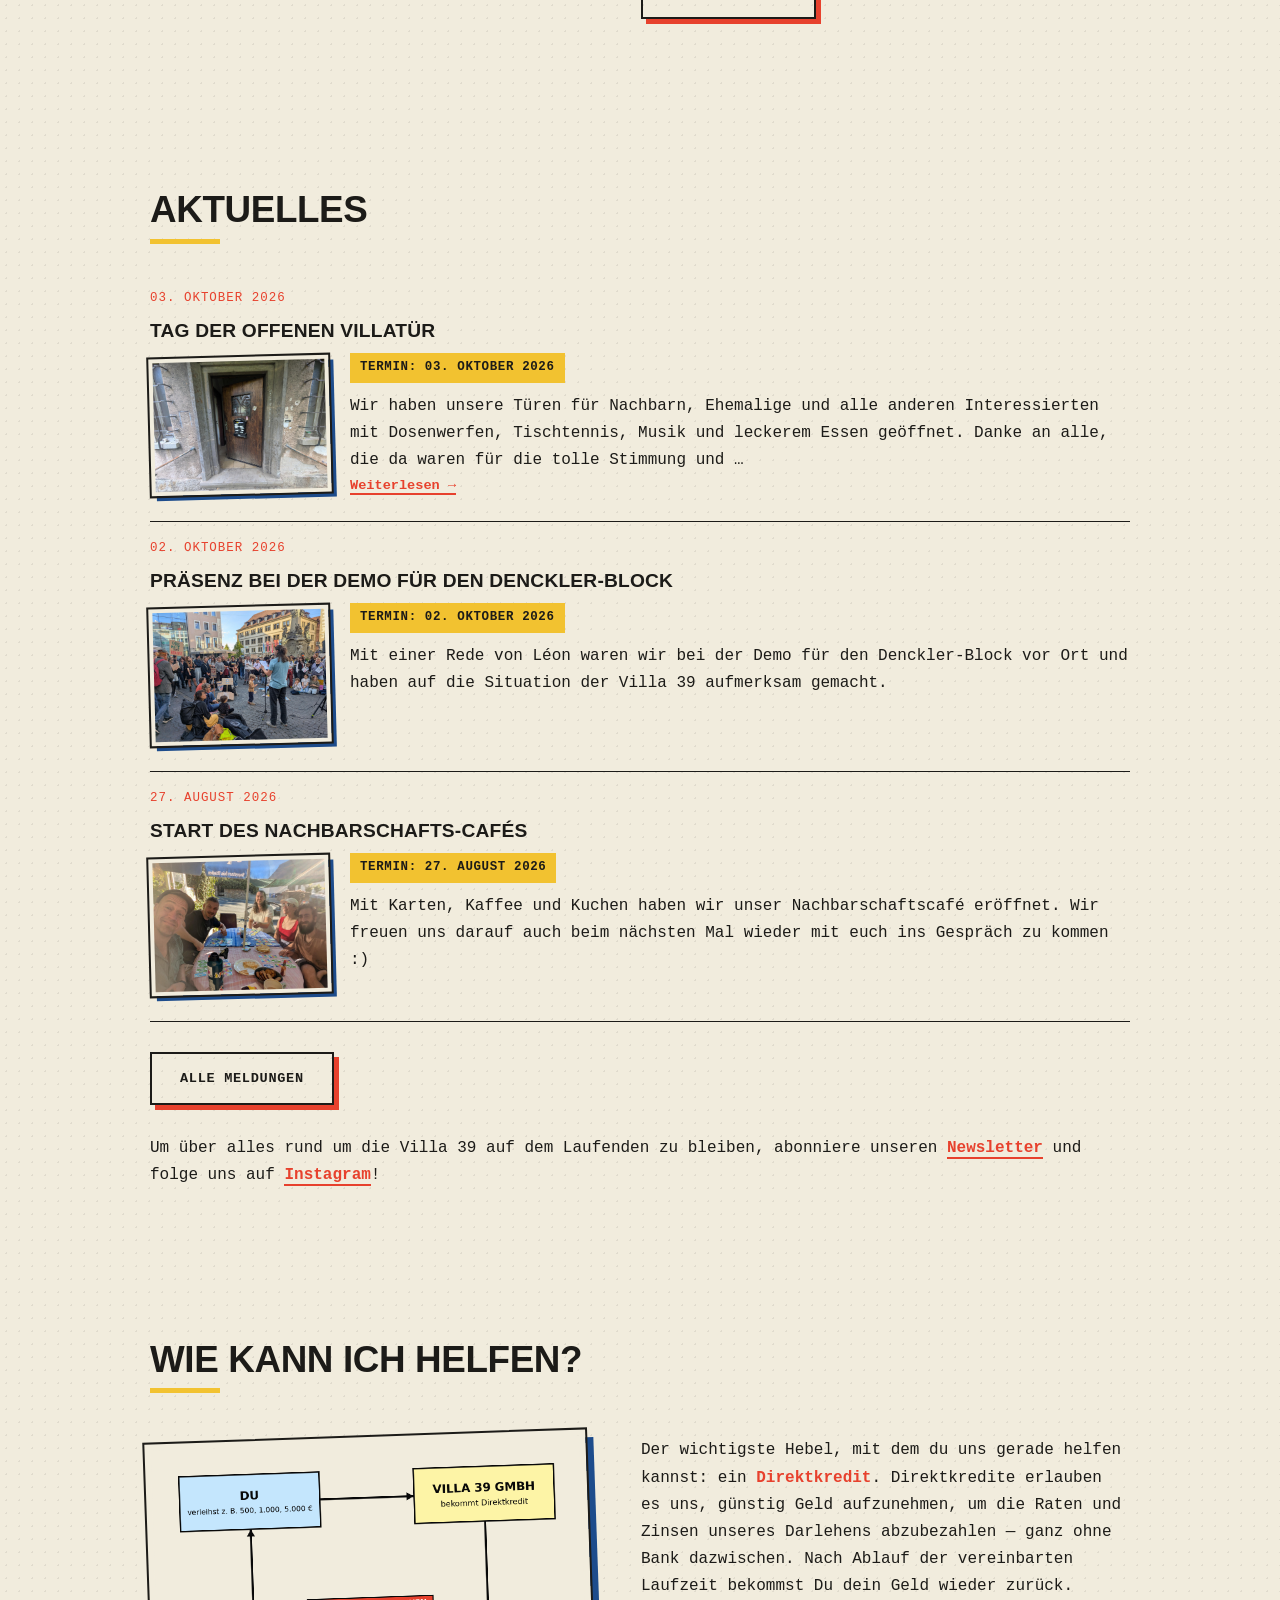
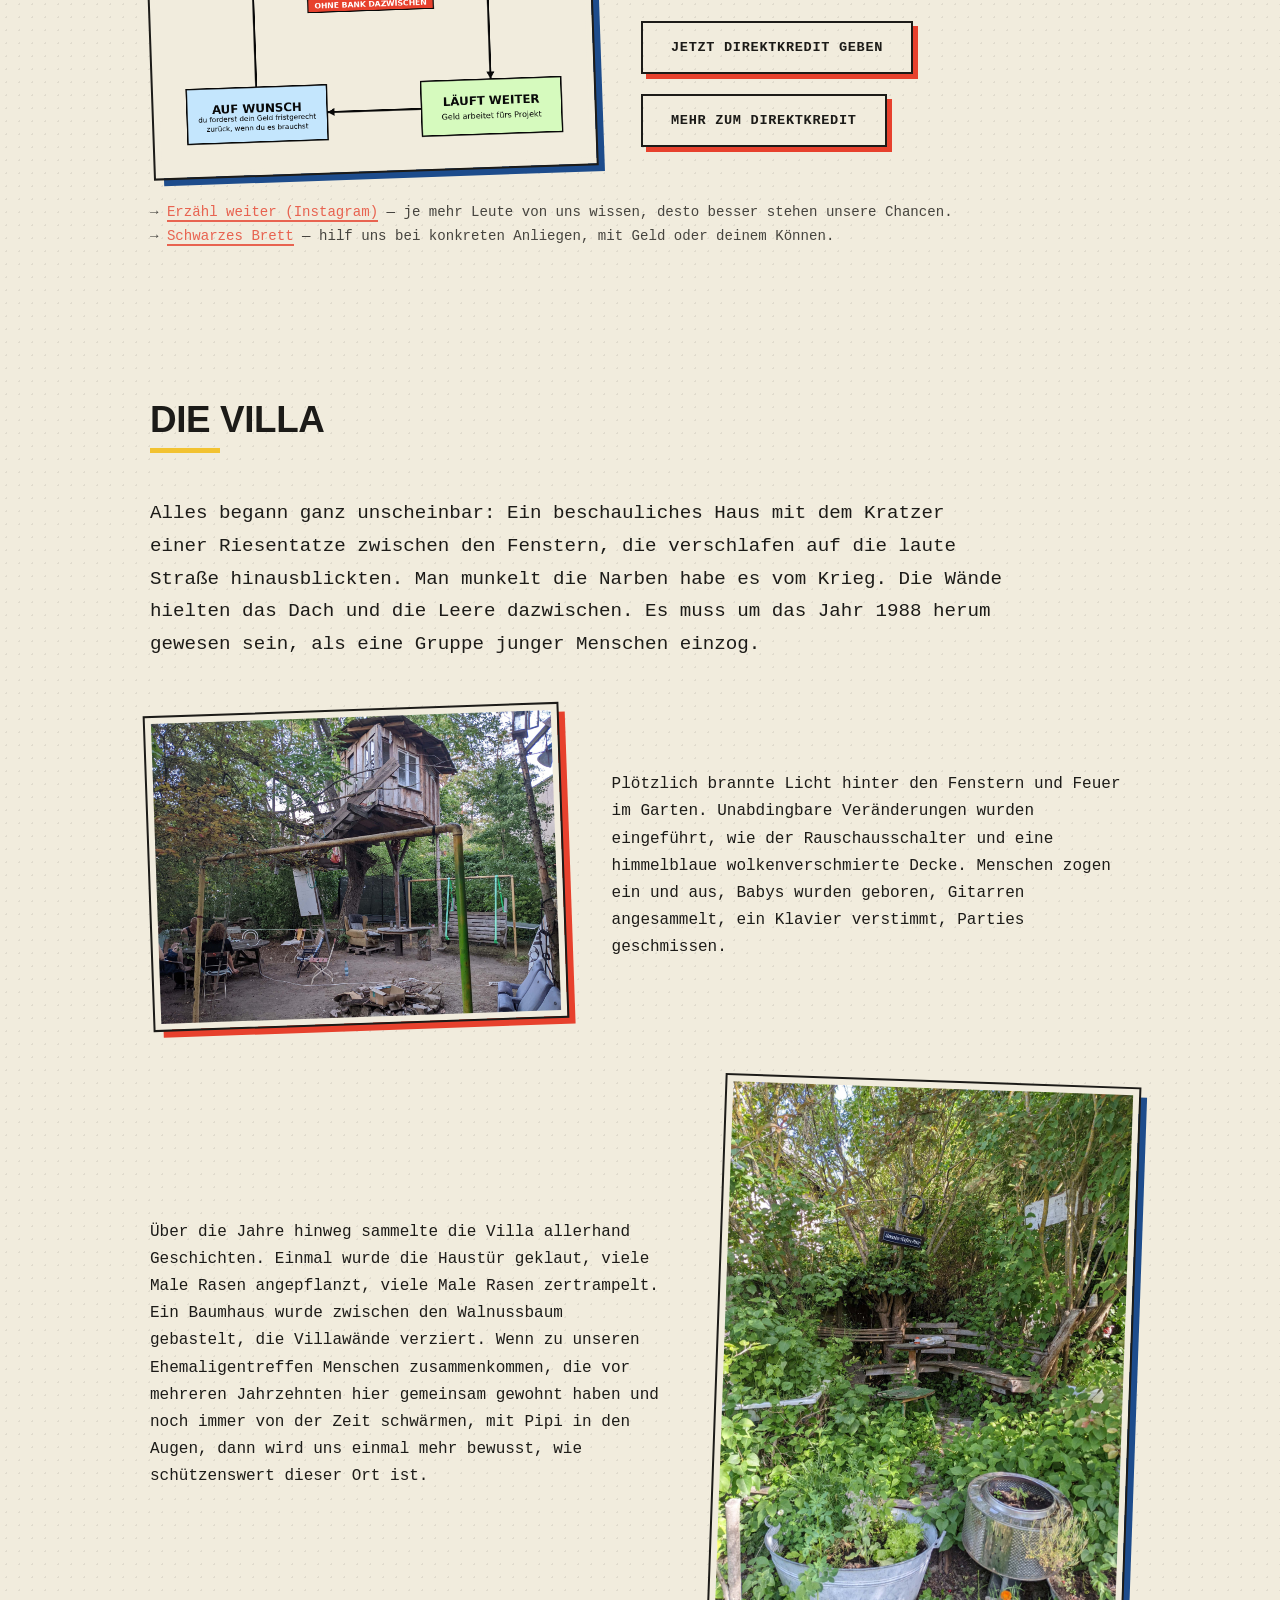
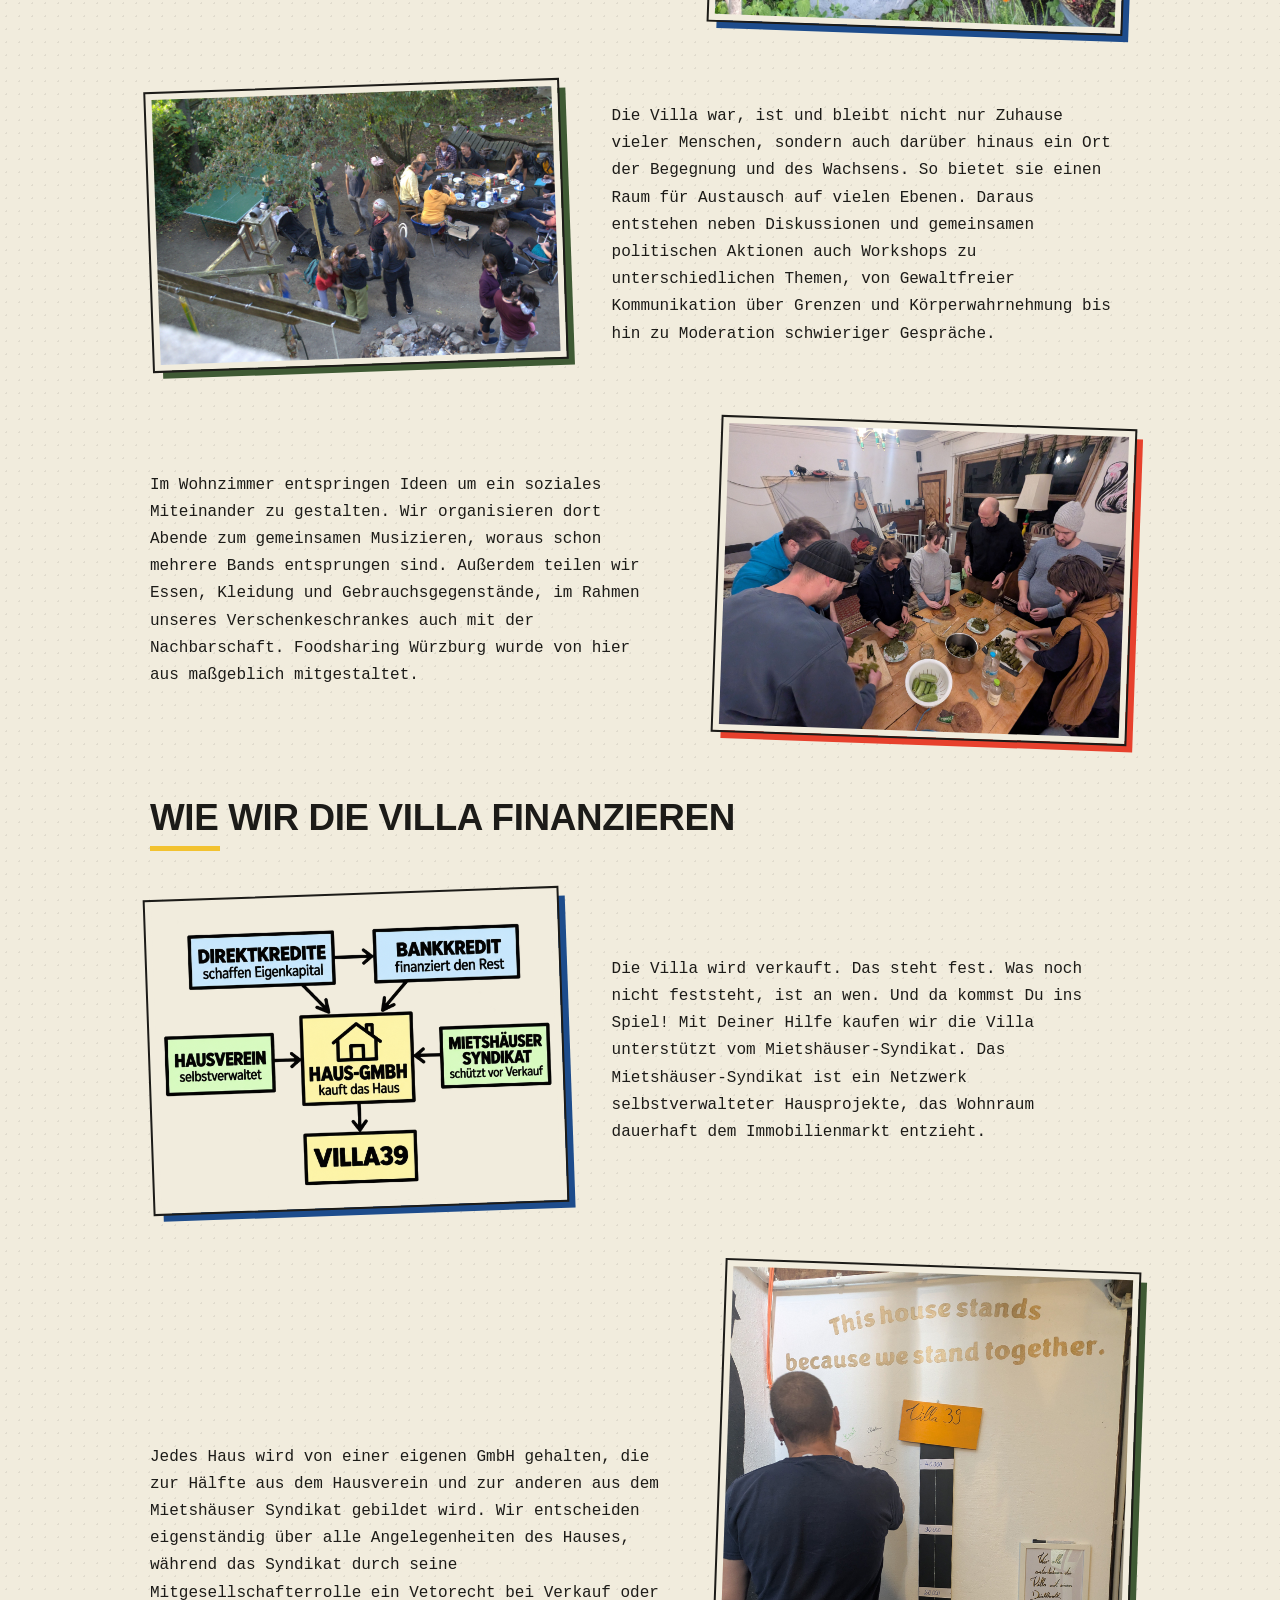
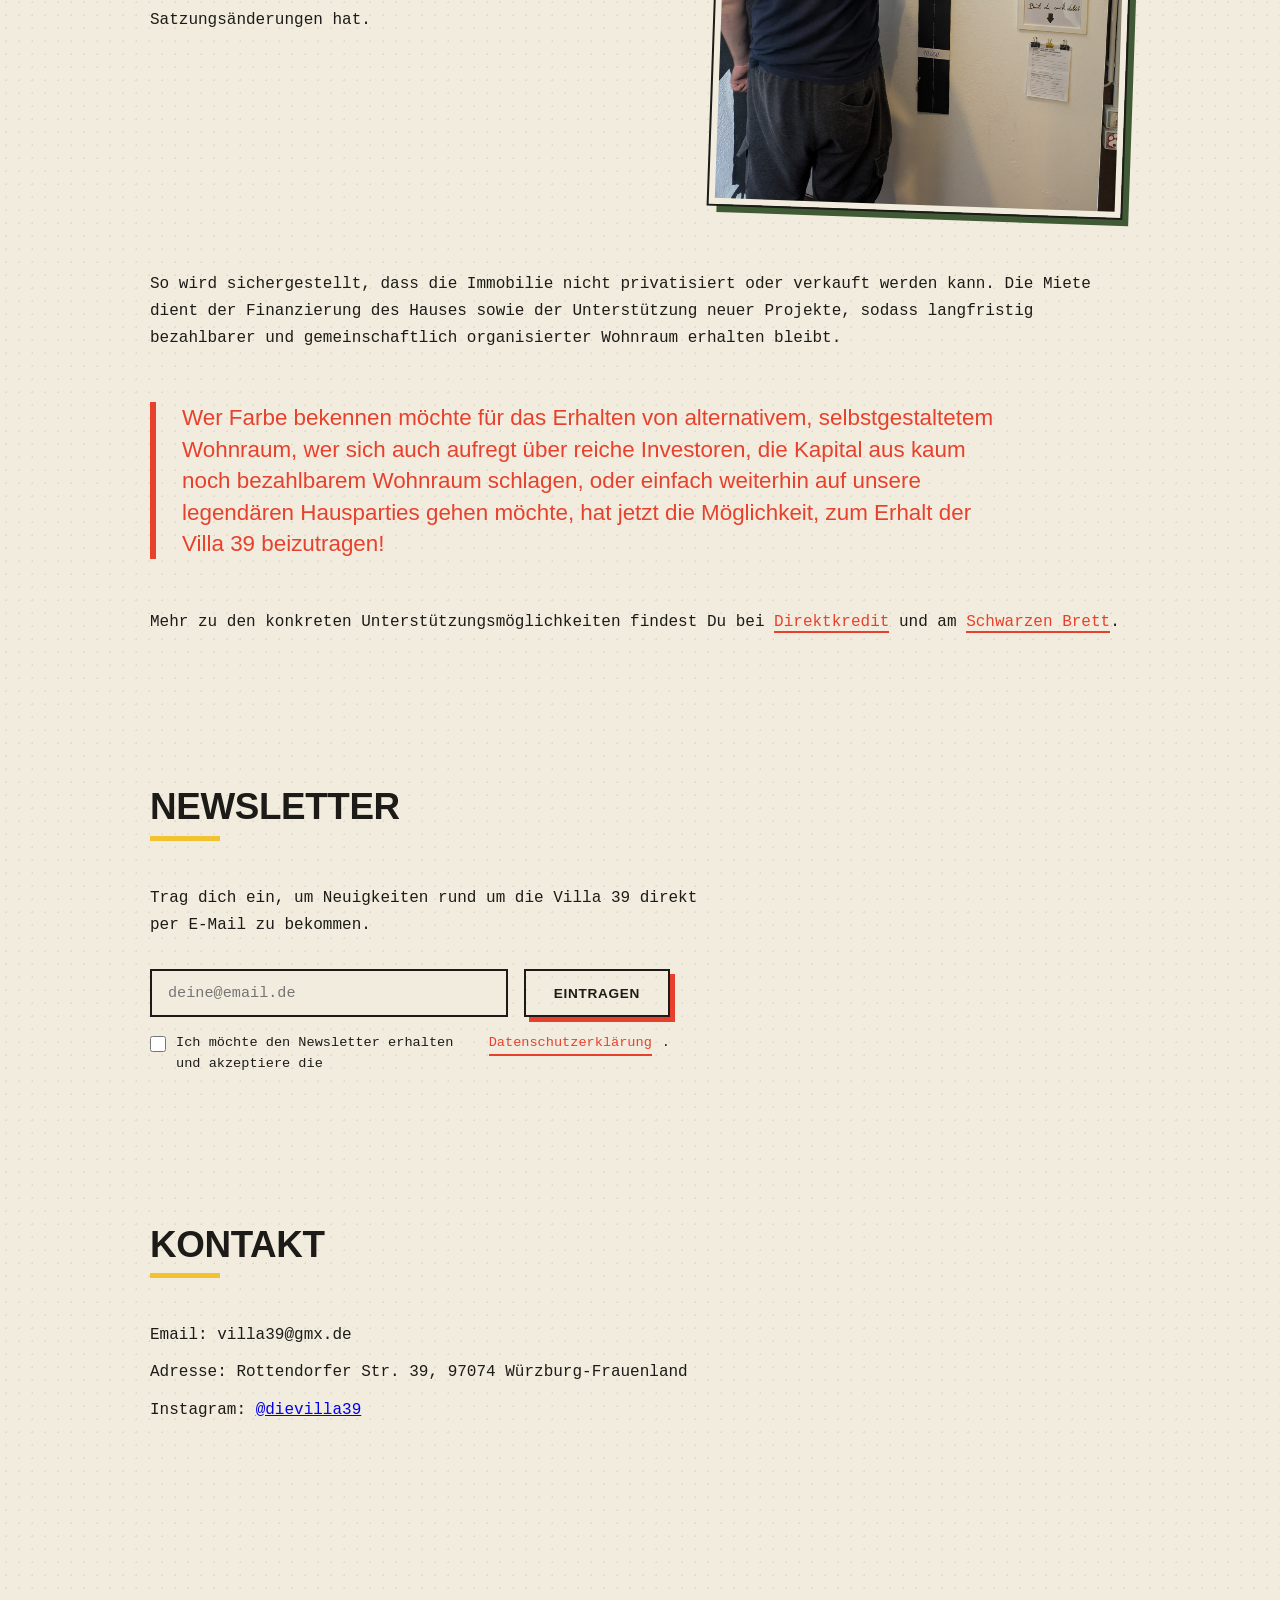
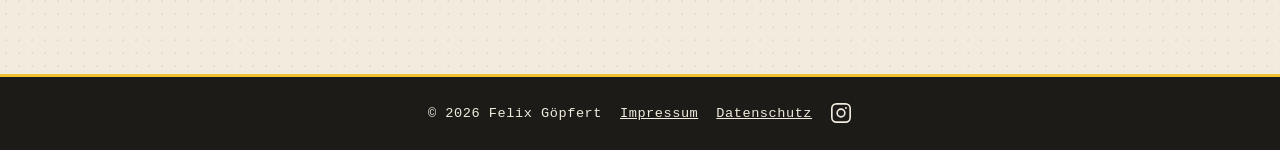
==== commit 17386e88: "add more advanced aktuelles + titles, image  for google & social media" ====
--- a/index.html
+++ b/index.html
@@ -5,7 +5,31 @@
     <meta charset="UTF-8">
     <meta name="viewport" content="width=device-width, initial-scale=1.0">
 
-    <title>Villa 39</title>
+    <title>Villa 39 – Gemeinsam retten wir die Villa</title>
+
+    <meta name="description" content="Wir kämpfen für unsere Villa 39 in Würzburg-Frauenland als bezahlbarer und selbstverwalteter Wohnraum. Hilf jetzt mit einem Direktkredit!">
+    <link rel="canonical" href="https://dievilla39.de/">
+
+    <meta property="og:type" content="website">
+    <meta property="og:site_name" content="Villa 39">
+    <meta property="og:locale" content="de_DE">
+    <meta property="og:title" content="Villa 39 - Gemeinsam retten wir die Villa">
+    <meta property="og:description" content="Wir kämpfen für unsere Villa 39 in Würzburg-Frauenland als bezahlbarer und selbstverwalteter Wohnraum. Hilf jetzt mit einem Direktkredit!">
+    <meta property="og:url" content="https://dievilla39.de/">
+    <meta property="og:image" content="https://dievilla39.de/images/og-image.jpg">
+    <meta property="og:image:width" content="1200">
+    <meta property="og:image:height" content="630">
+    <meta name="twitter:card" content="summary_large_image">
+
+    <script type="application/ld+json">
+    {
+        "@context": "https://schema.org",
+        "@type": "WebSite",
+        "name": "Villa 39",
+        "alternateName": "Die Villa 39",
+        "url": "https://dievilla39.de/"
+    }
+    </script>
 
     <link rel="icon" href="favicon.ico" sizes="any">
     <link rel="icon" type="image/png" sizes="32x32" href="favicon-32x32.png">
@@ -129,7 +153,7 @@
             </div>
 
             <p class="subpage-note-inline">
-                → <a href="https://www.instagram.com/dievilla39" target="_blank" rel="noopener" class="inline-link">Erzähl es weiter (Instagram)</a> — je mehr Leute von uns wissen, desto besser stehen unsere Chancen.<br>
+                → <a href="https://www.instagram.com/dievilla39" target="_blank" rel="noopener" class="inline-link">Erzähl weiter (Instagram)</a> — je mehr Leute von uns wissen, desto besser stehen unsere Chancen.<br>
                 → <a href="schwarzes-brett.html" class="inline-link">Schwarzes Brett</a> — hilf uns bei konkreten Anliegen, mit Geld oder deinem Können.
             </p>
 
@@ -265,7 +289,33 @@
 
         // Aktuelles: Meldungen aus news.json laden und anzeigen.
         // Neue Meldung hinzufügen = einfach neuen Eintrag in news.json ergänzen.
+        // Lange Texte: Absätze in news.json mit einer Leerzeile ("\n\n") trennen.
         const aktuellesList = document.getElementById('aktuellesList');
+
+        function newsId(item) {
+            if (item.id) return item.id;
+            const slug = String(item.title).toLowerCase().replace(/[^a-z0-9]+/g, '-').replace(/^-+|-+$/g, '');
+            return `meldung-${item.date}-${slug}`;
+        }
+
+        function newsParagraphs(item) {
+            return String(item.text).split(/\n\s*\n/).map(s => s.trim()).filter(Boolean);
+        }
+
+        // Startseite: Texte werden auf ein festes Zeichenlimit gekürzt (am Wortende, nie mitten im Wort).
+        // Nur wenn wirklich gekürzt wird, erscheint der "Weiterlesen"-Link.
+        // Limit anpassen: Mit Termin-Chip ist etwas weniger Platz neben dem Bild.
+        const TEASER_LIMIT = 260;
+        const TEASER_LIMIT_EVENT = 200;
+
+        function teaser(text, limit) {
+            if (text.length <= limit) return { text, truncated: false };
+            let cut = text.slice(0, limit + 1);
+            const lastSpace = cut.search(/\s\S*$/);
+            cut = (lastSpace > 0 ? cut.slice(0, lastSpace) : cut.slice(0, limit))
+                .replace(/[\s,;:.!?\-–—(]+$/, '');
+            return { text: cut + ' …', truncated: true };
+        }
 
         fetch('news.json')
             .then(res => {
@@ -282,6 +332,7 @@
                     .forEach(item => {
                         const entry = document.createElement('article');
                         entry.className = 'aktuelles-item';
+                        if (item.eventDate) entry.classList.add('has-event');
 
                         const formattedDate = new Date(item.date).toLocaleDateString('de-DE', {
                             day: '2-digit', month: 'long', year: 'numeric'
@@ -316,11 +367,25 @@
                         }
 
                         const textEl = document.createElement('p');
-                        textEl.textContent = item.text;
+                        textEl.className = 'aktuelles-text';
+                        const full = newsParagraphs(item).join(' ');
+                        const short = teaser(full, item.eventDate ? TEASER_LIMIT_EVENT : TEASER_LIMIT);
+                        textEl.textContent = short.text;
                         entry.append(textEl);
+
+                        const moreEl = document.createElement('p');
+                        moreEl.className = 'aktuelles-more';
+                        moreEl.hidden = !short.truncated;
+                        const moreLink = document.createElement('a');
+                        moreLink.className = 'inline-link';
+                        moreLink.href = `aktuelles.html#${newsId(item)}`;
+                        moreLink.textContent = 'Weiterlesen →';
+                        moreEl.append(moreLink);
+                        entry.append(moreEl);
 
                         aktuellesList.appendChild(entry);
                     });
+
             })
             .catch(() => {
                 aktuellesList.innerHTML = '<p class="aktuelles-fallback">Aktuell keine Meldungen. (Hinweis: news.json muss über einen Server ausgeliefert werden, nicht per Doppelklick geöffnet.)</p>';
--- a/style.css
+++ b/style.css
@@ -681,6 +681,23 @@
         margin: 0 0 14px;
         transform: rotate(0deg);
     }
+}
+
+/* Startseite: Texte werden per JS auf ein Zeichenlimit gekürzt (index.html),
+   darunter bei Bedarf der Weiterlesen-Link. */
+
+.aktuelles-more {
+    margin: 0;
+    font-size: .85rem;
+    font-weight: 600;
+}
+
+.aktuelles-more[hidden] {
+    display: none;
+}
+
+.aktuelles-item {
+    scroll-margin-top: calc(var(--nav-h) + 24px);
 }
 
 /* Aktuelles-Unterseite: alle Meldungen, größere Bilder */
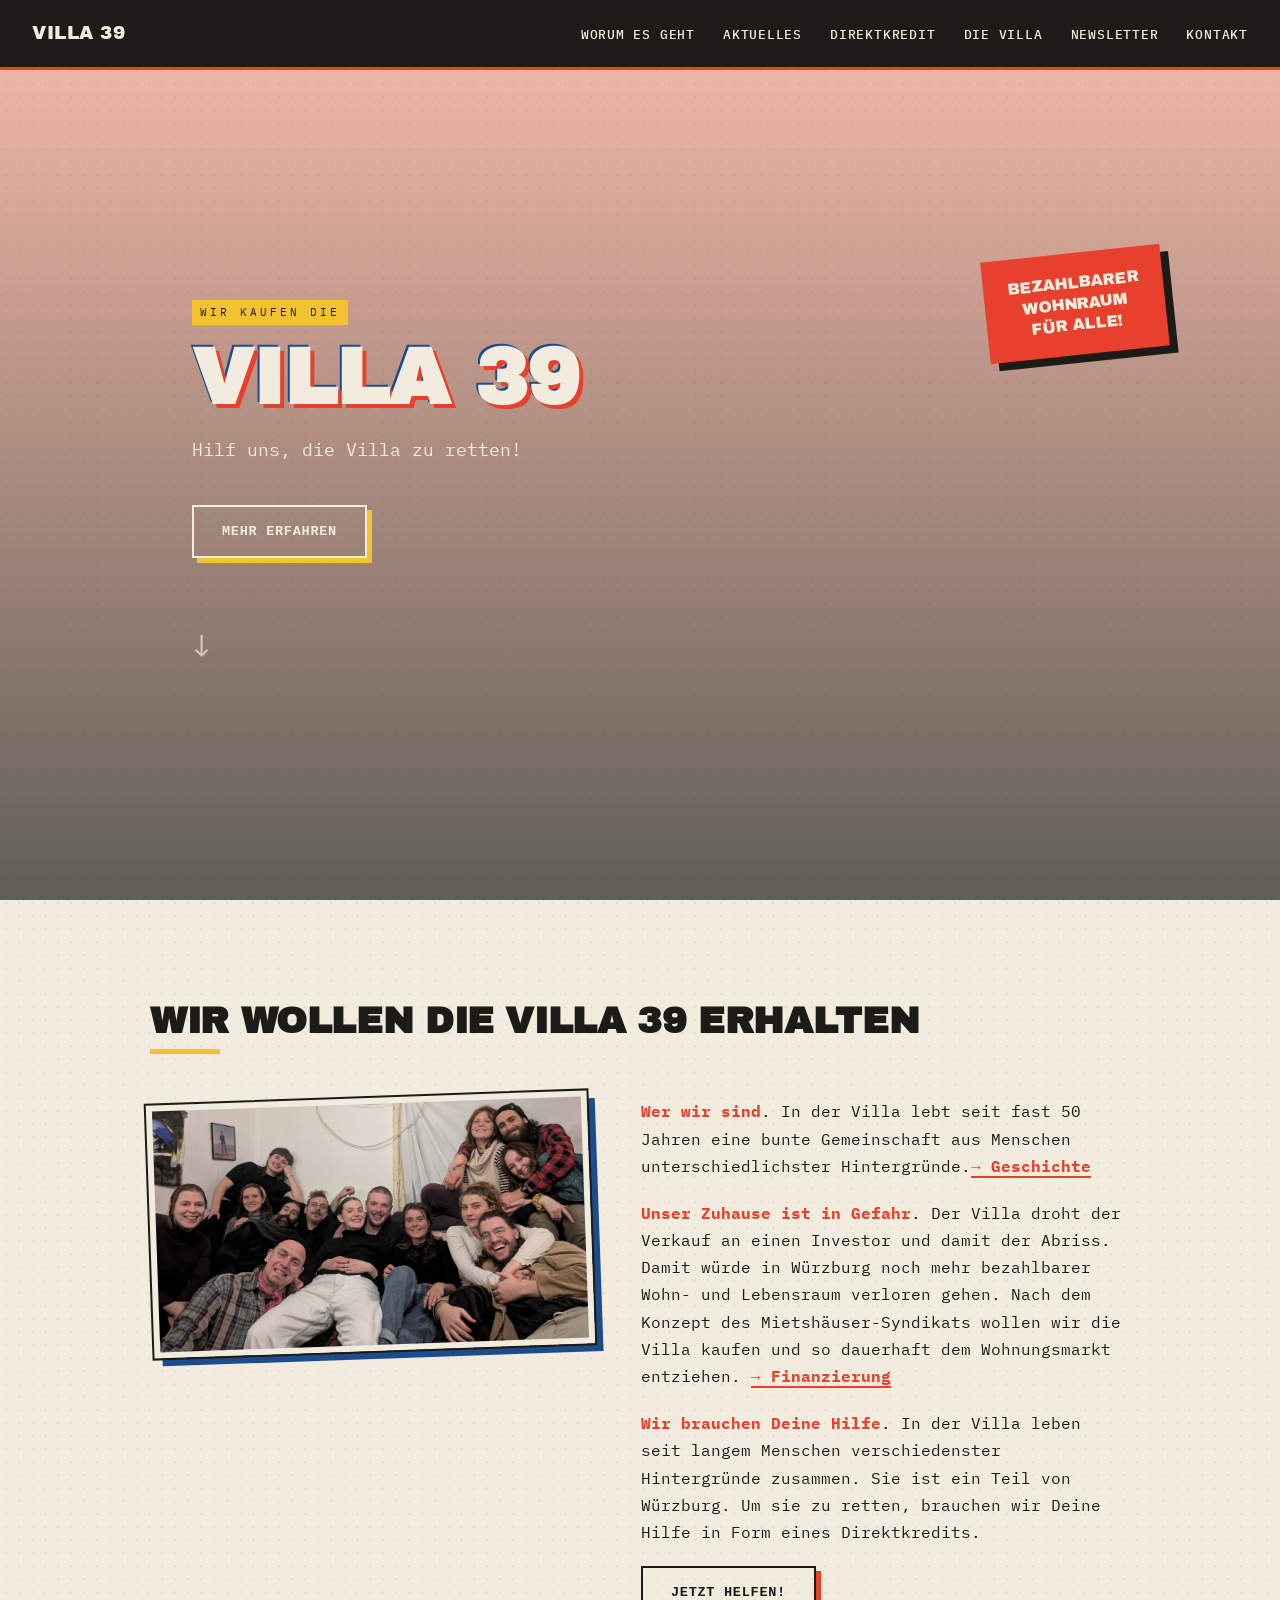
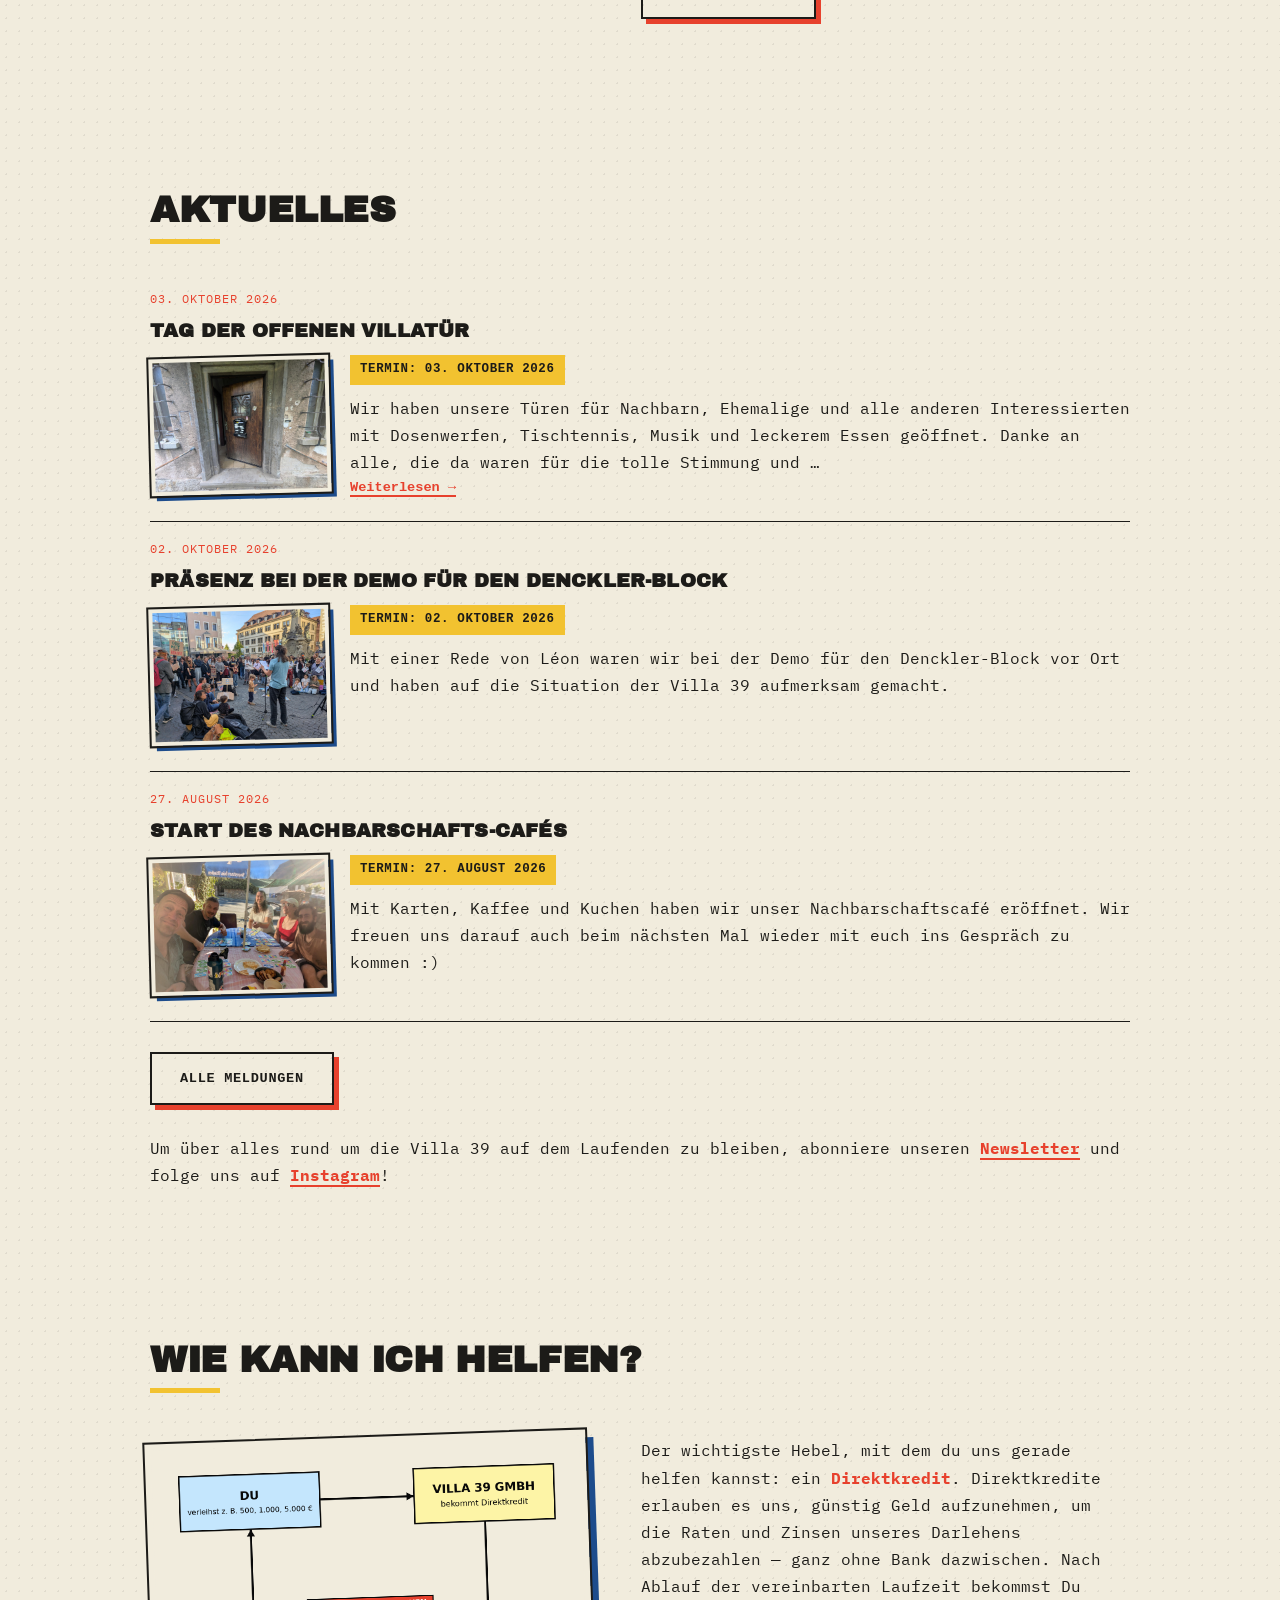
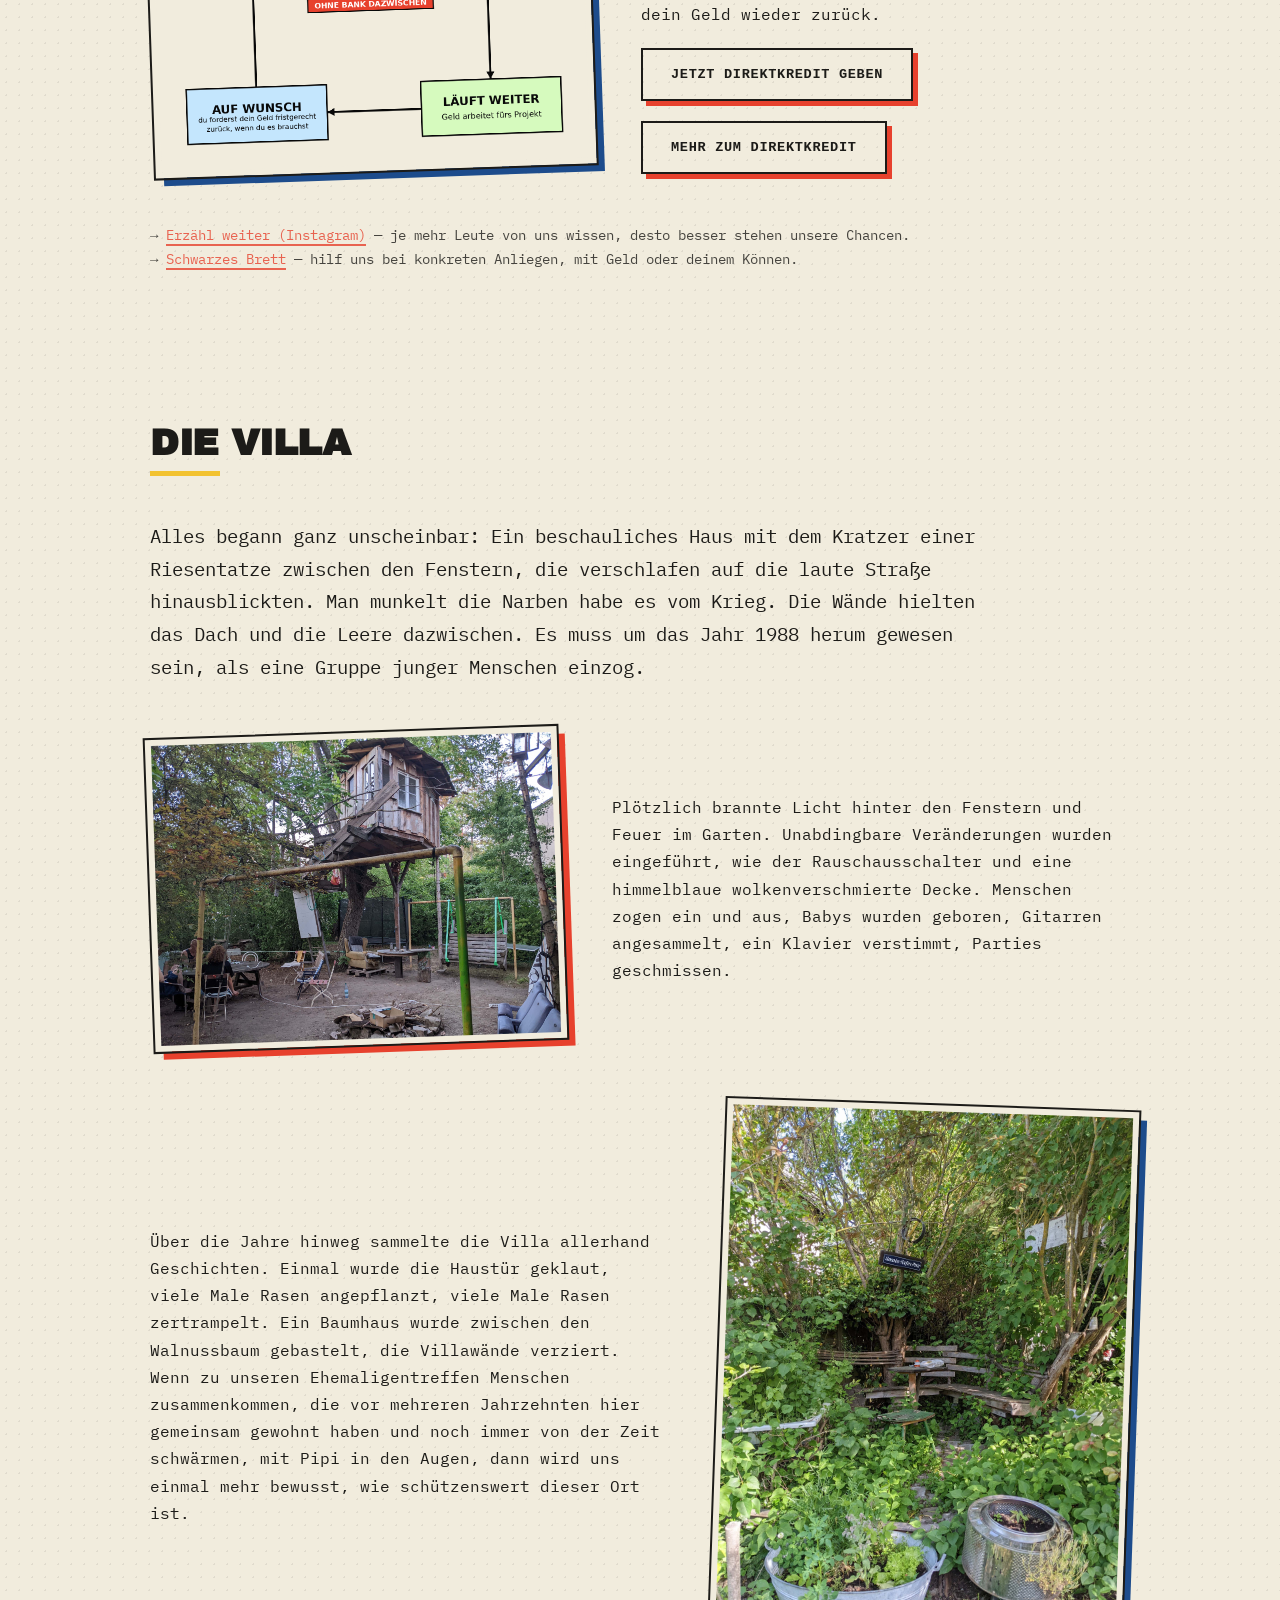
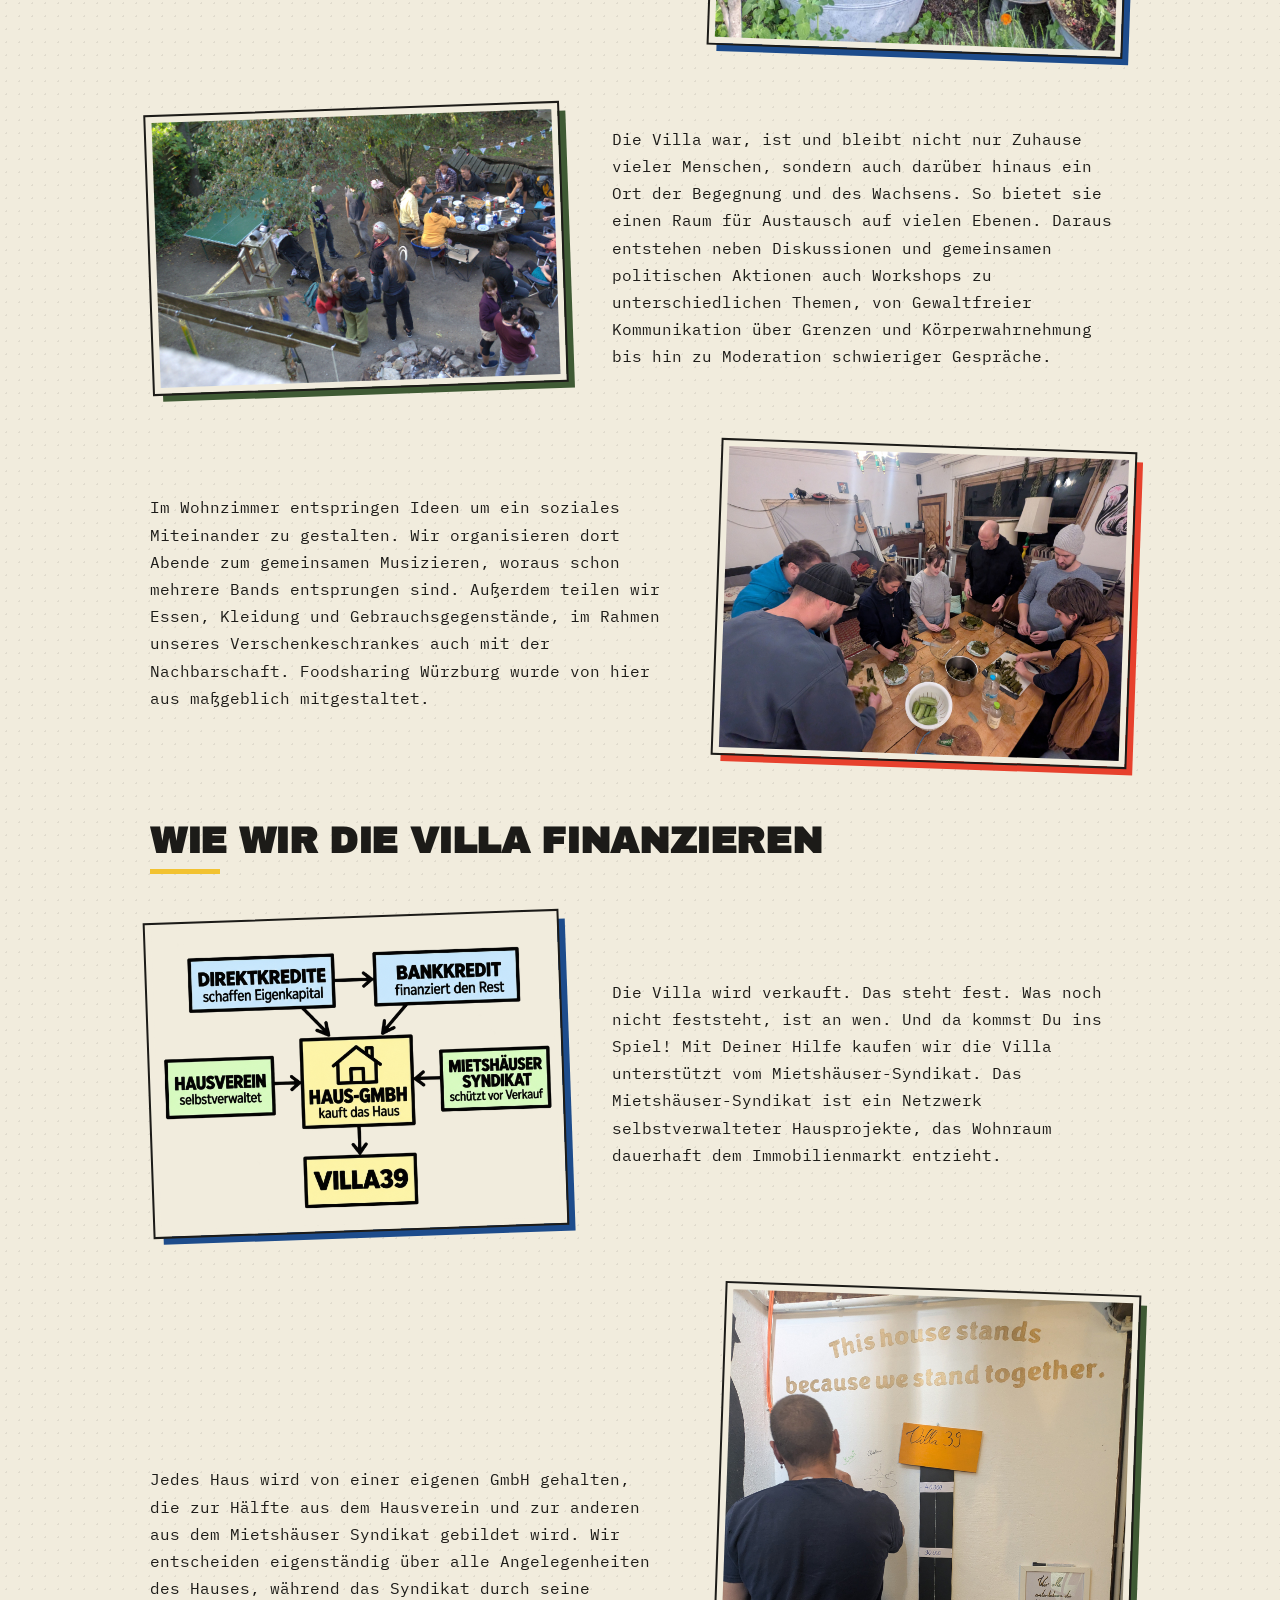
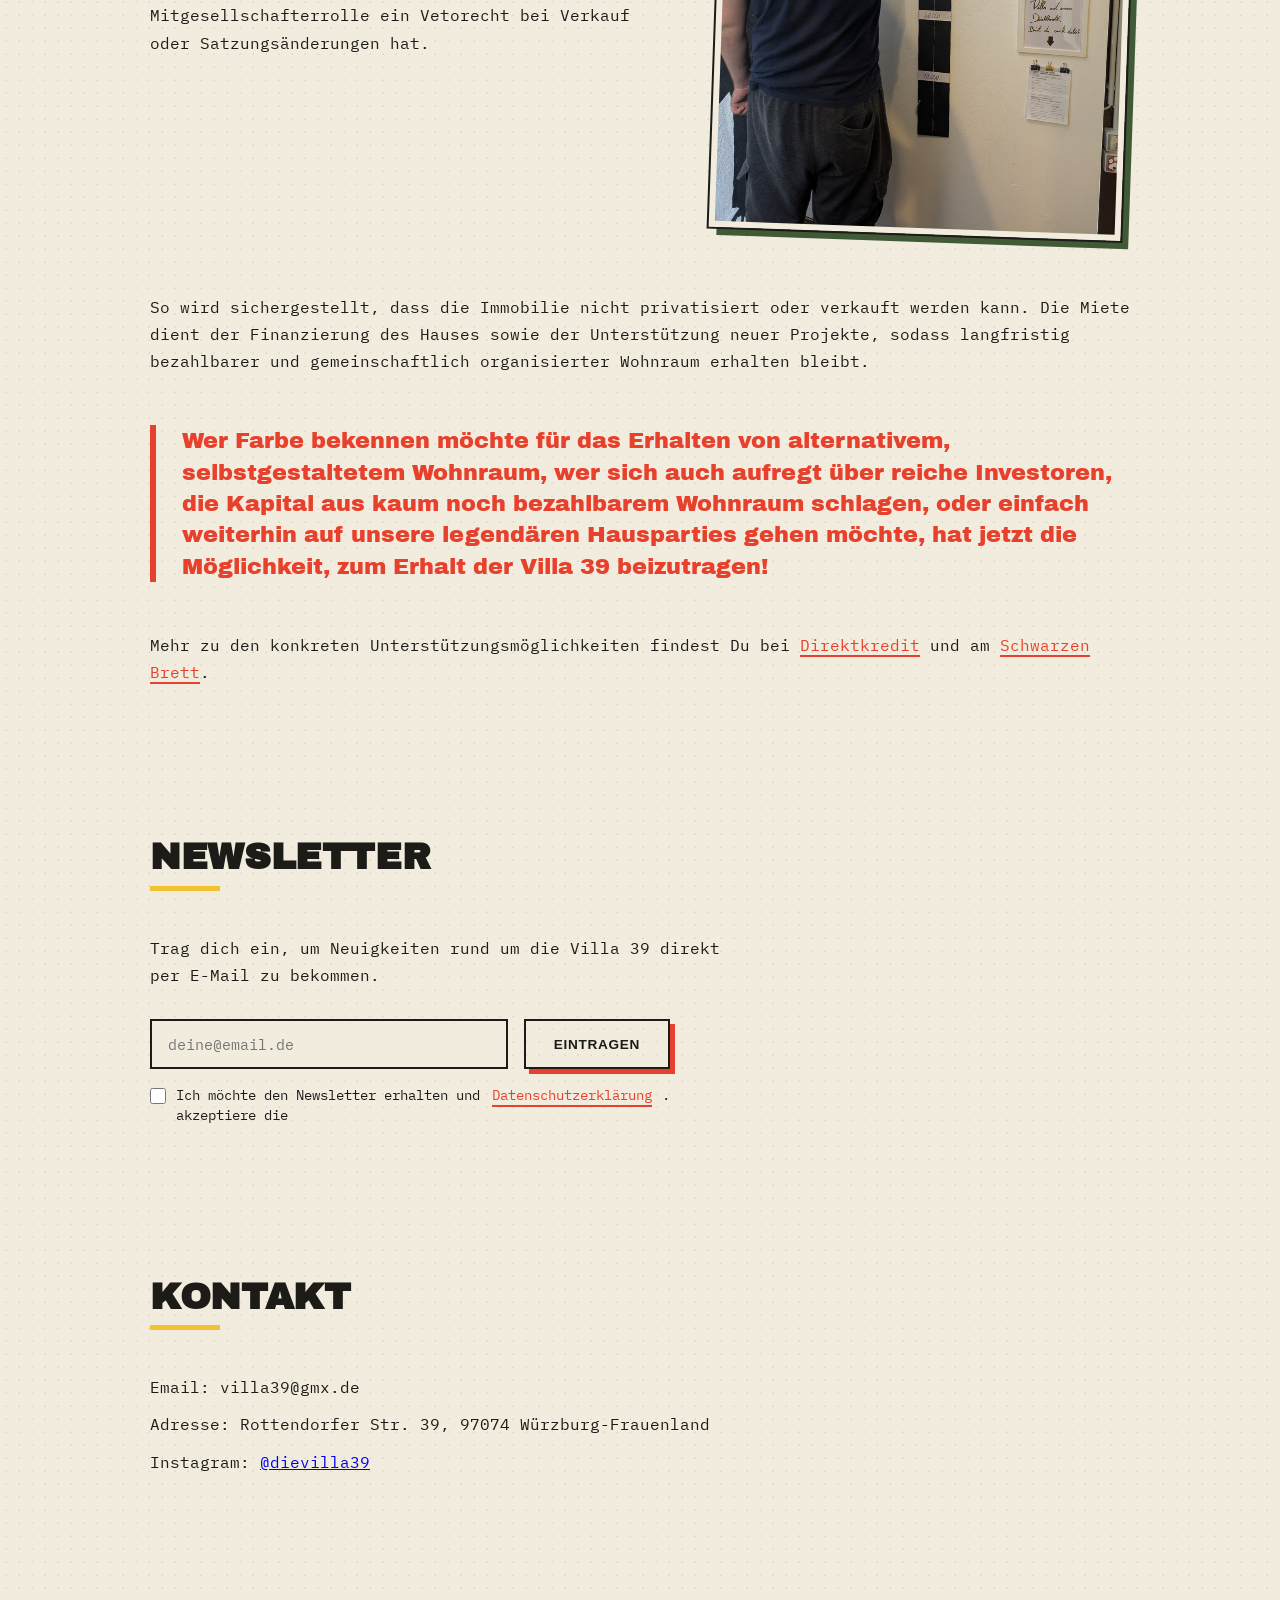
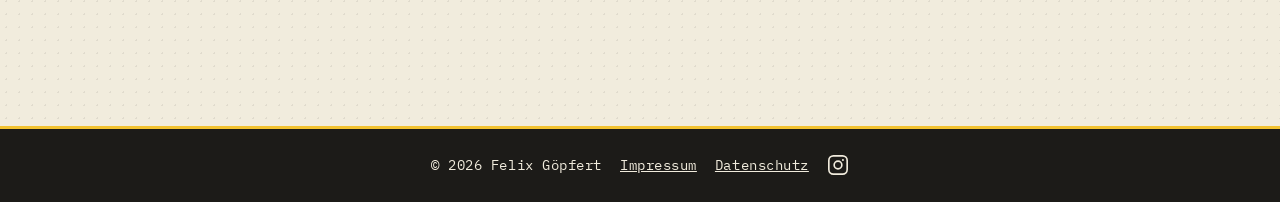
==== commit aa29e69a: "change fonts to local storage" ====
--- a/index.html
+++ b/index.html
@@ -5,7 +5,7 @@
     <meta charset="UTF-8">
     <meta name="viewport" content="width=device-width, initial-scale=1.0">
 
-    <title>Villa 39 – Gemeinsam retten wir die Villa</title>
+    <title>Villa 39 - Gemeinsam retten wir die Villa</title>
 
     <meta name="description" content="Wir kämpfen für unsere Villa 39 in Würzburg-Frauenland als bezahlbarer und selbstverwalteter Wohnraum. Hilf jetzt mit einem Direktkredit!">
     <link rel="canonical" href="https://dievilla39.de/">
@@ -36,12 +36,6 @@
     <link rel="icon" type="image/png" sizes="16x16" href="favicon-16x16.png">
     <link rel="apple-touch-icon" href="apple-touch-icon.png">
 
-    <!-- Google Fonts -->
-    <link rel="preconnect" href="https://fonts.googleapis.com">
-    <link rel="preconnect" href="https://fonts.gstatic.com" crossorigin>
-
-    <link href="https://fonts.googleapis.com/css2?family=Archivo+Black&family=IBM+Plex+Mono:wght@400;500;600;700&family=Permanent+Marker&display=swap"
-        rel="stylesheet">
 
     <link rel="stylesheet" href="style.css">
 </head>
--- a/style.css
+++ b/style.css
@@ -2,6 +2,14 @@
    Villa 39 — Riso-Flugblatt-Stil
    Statt Corporate-NGO-Glätte: Photokopie, Stempel, Klebeband.
    ============================================================ */
+
+/* Schriften lokal eingebunden (kein Abruf bei Google): Archivo Black, IBM Plex Mono.
+   Lizenz: SIL Open Font License 1.1, siehe fonts/LICENSE-*.txt */
+@font-face { font-family: "Archivo Black"; font-style: normal; font-weight: 400; font-display: swap; src: url("fonts/archivo-black-latin-400-normal.woff2") format("woff2"); }
+@font-face { font-family: "IBM Plex Mono"; font-style: normal; font-weight: 400; font-display: swap; src: url("fonts/ibm-plex-mono-latin-400-normal.woff2") format("woff2"); }
+@font-face { font-family: "IBM Plex Mono"; font-style: normal; font-weight: 500; font-display: swap; src: url("fonts/ibm-plex-mono-latin-500-normal.woff2") format("woff2"); }
+@font-face { font-family: "IBM Plex Mono"; font-style: normal; font-weight: 600; font-display: swap; src: url("fonts/ibm-plex-mono-latin-600-normal.woff2") format("woff2"); }
+@font-face { font-family: "IBM Plex Mono"; font-style: normal; font-weight: 700; font-display: swap; src: url("fonts/ibm-plex-mono-latin-700-normal.woff2") format("woff2"); }
 
 :root {
     --paper: #F1ECDD;
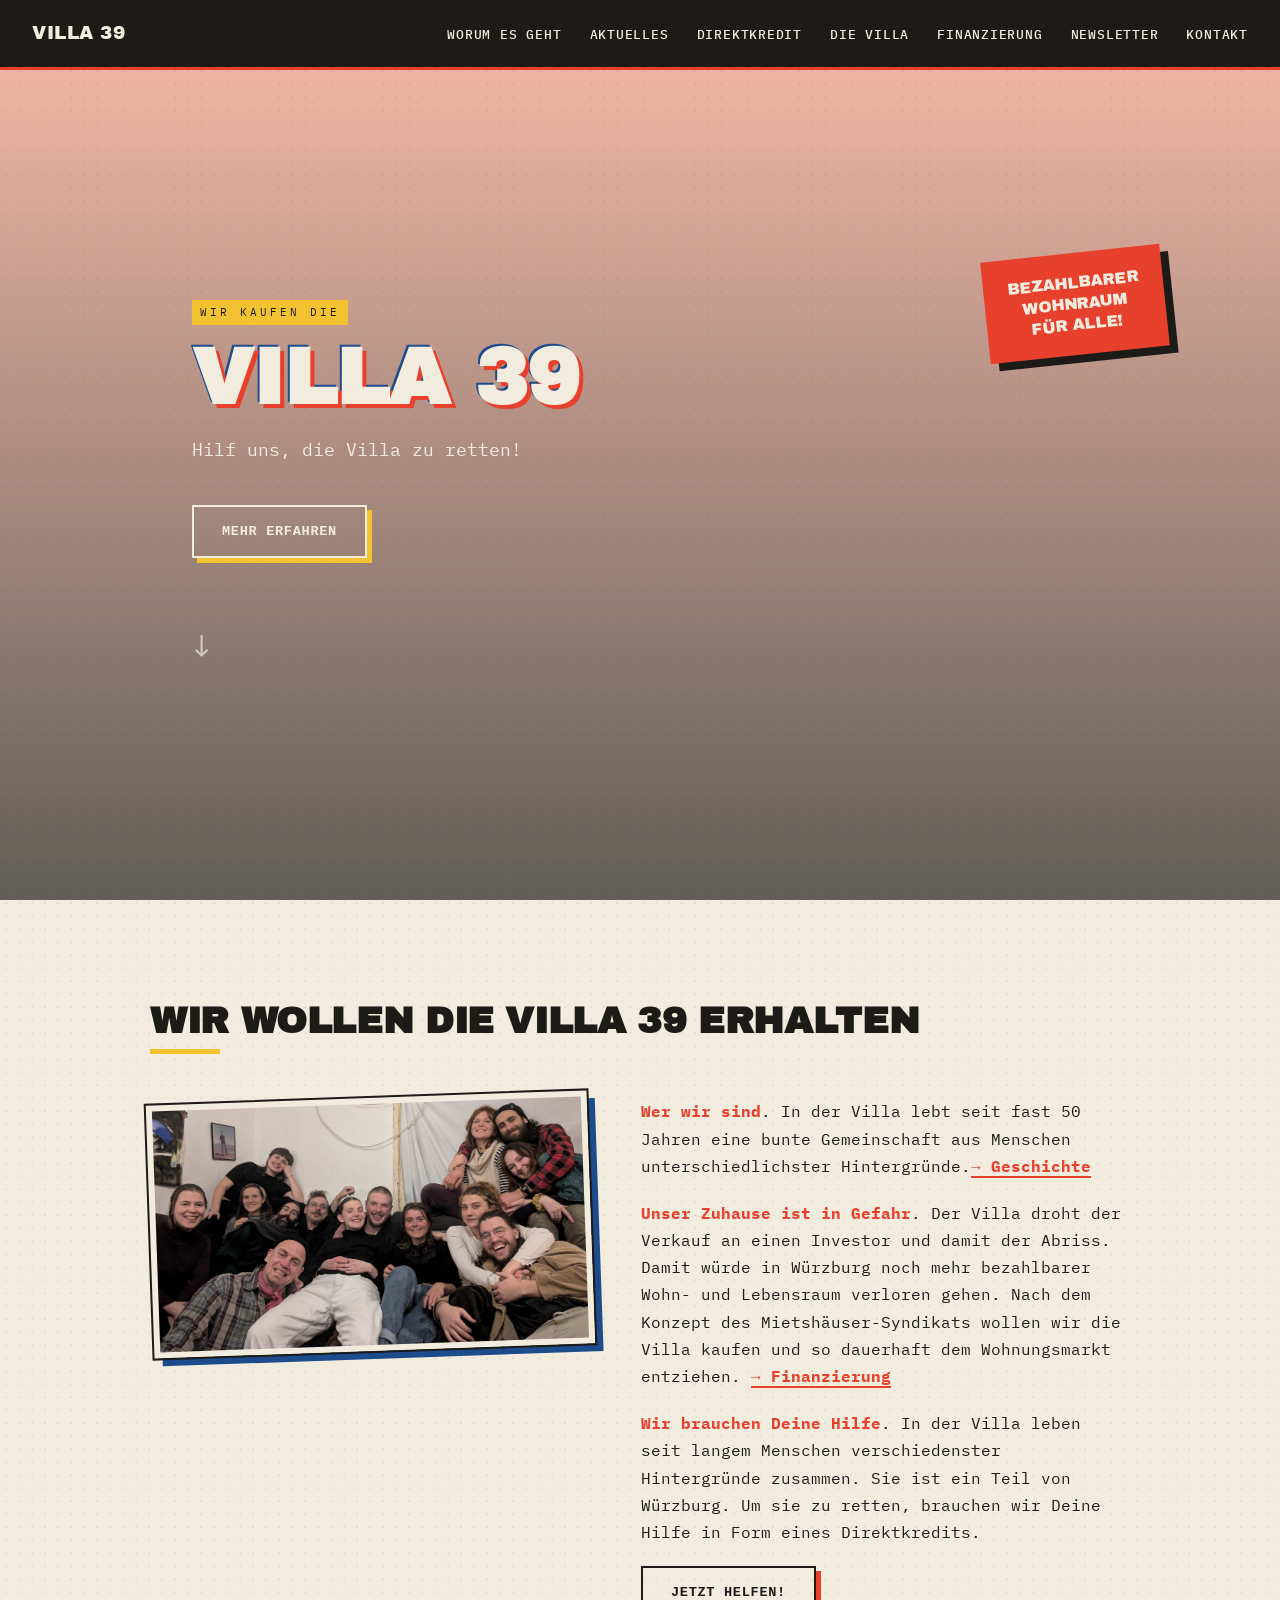
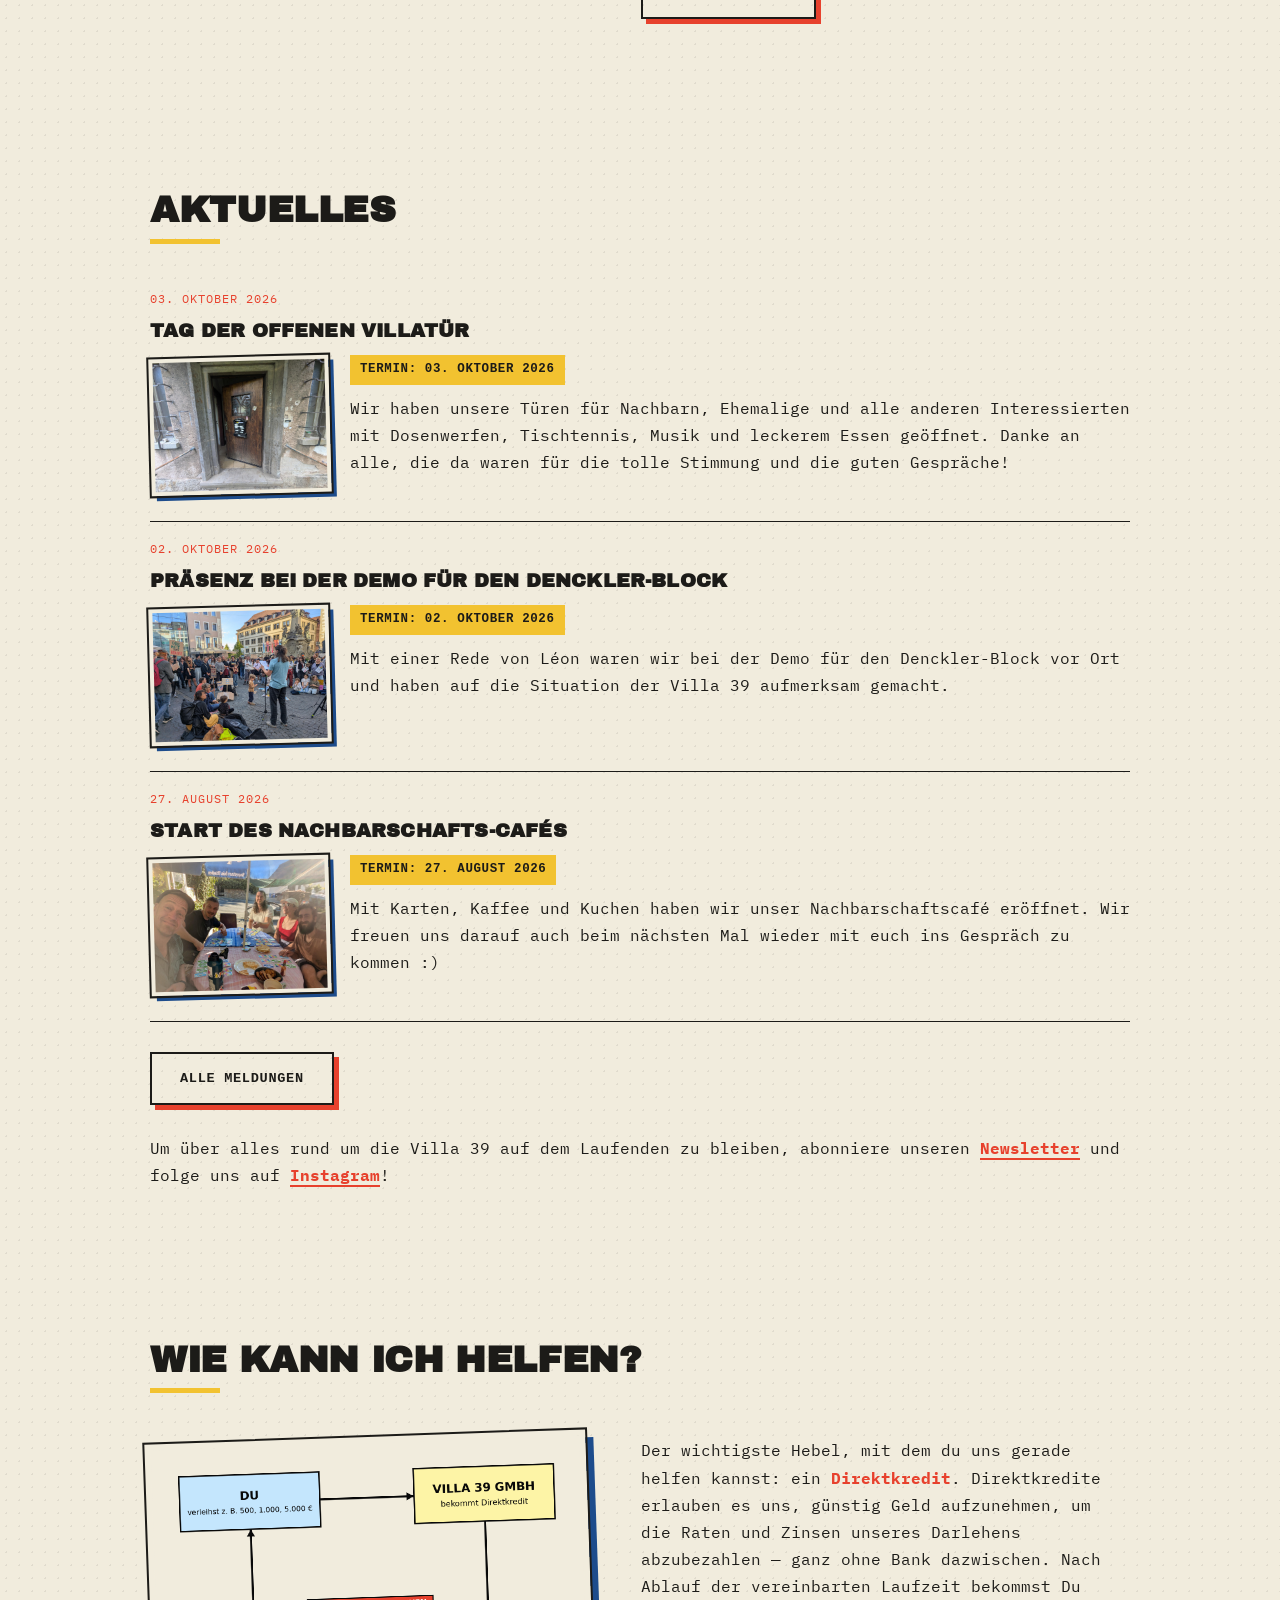
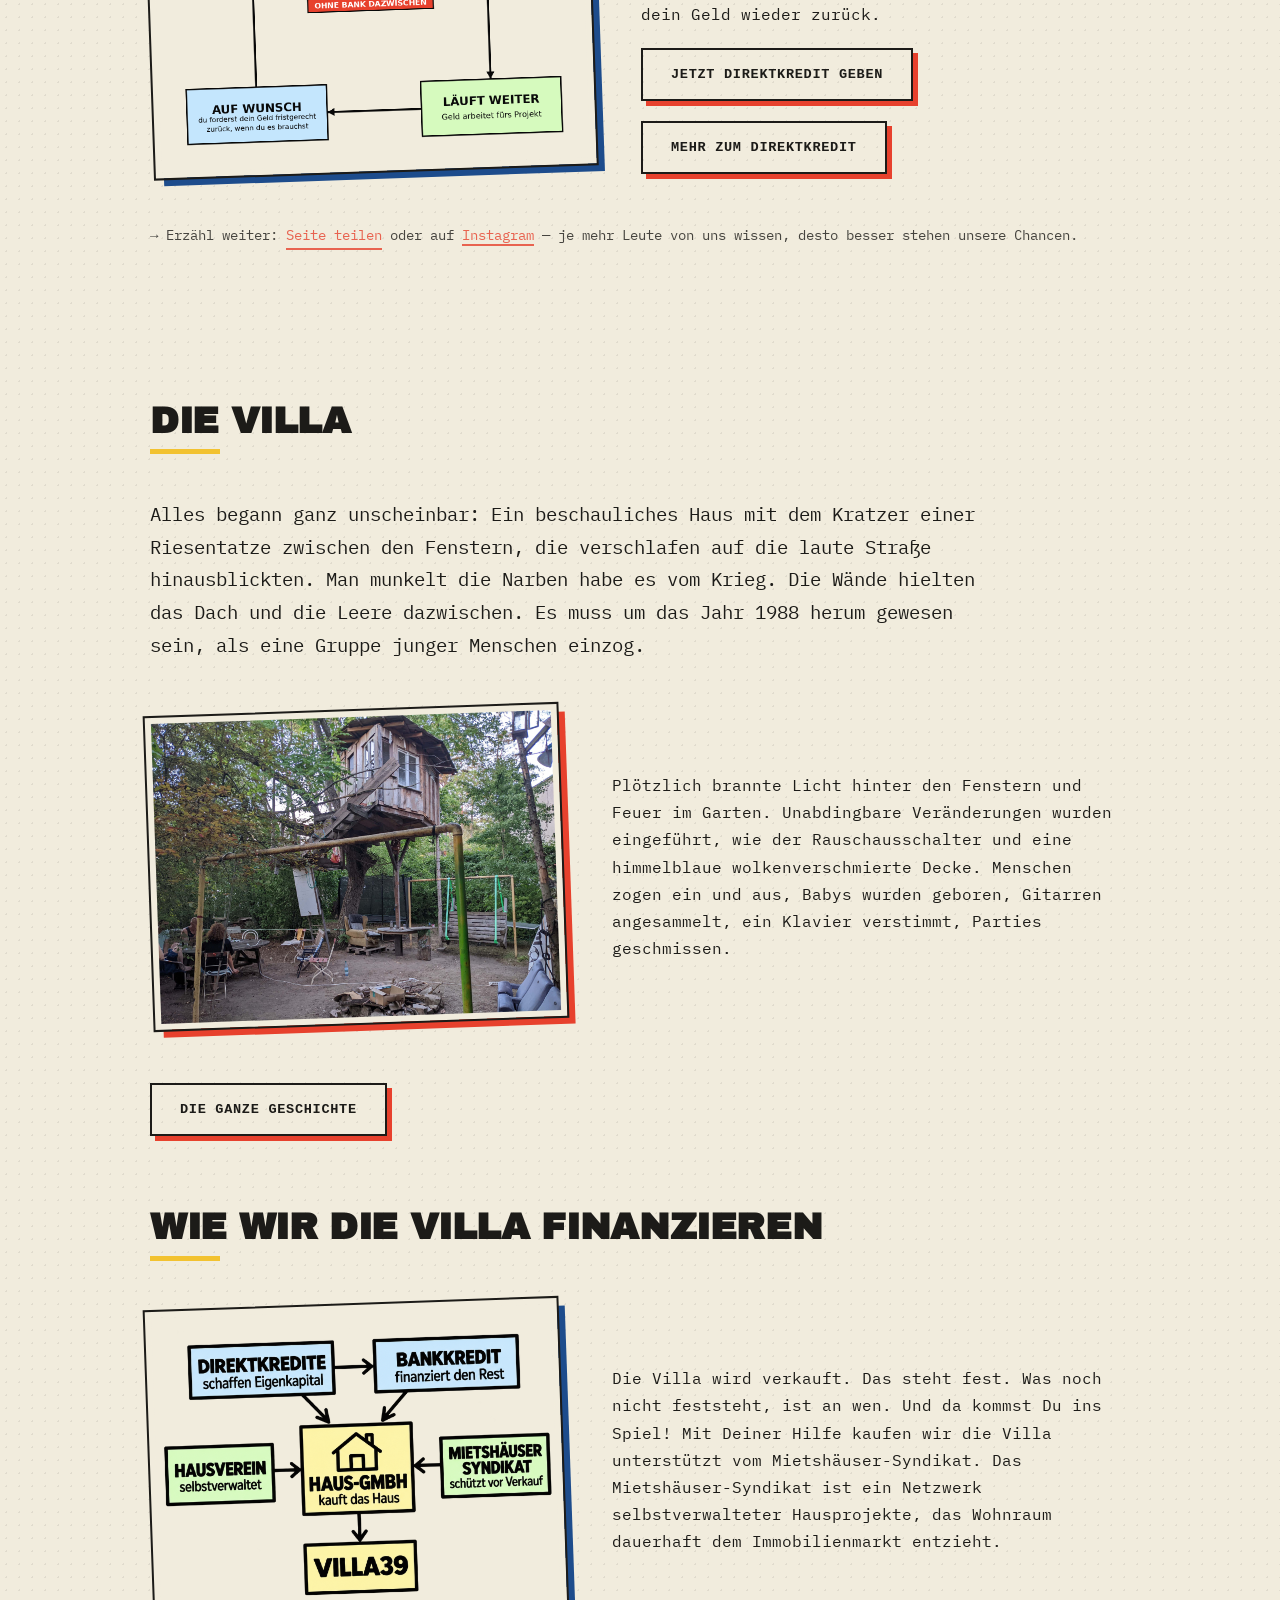
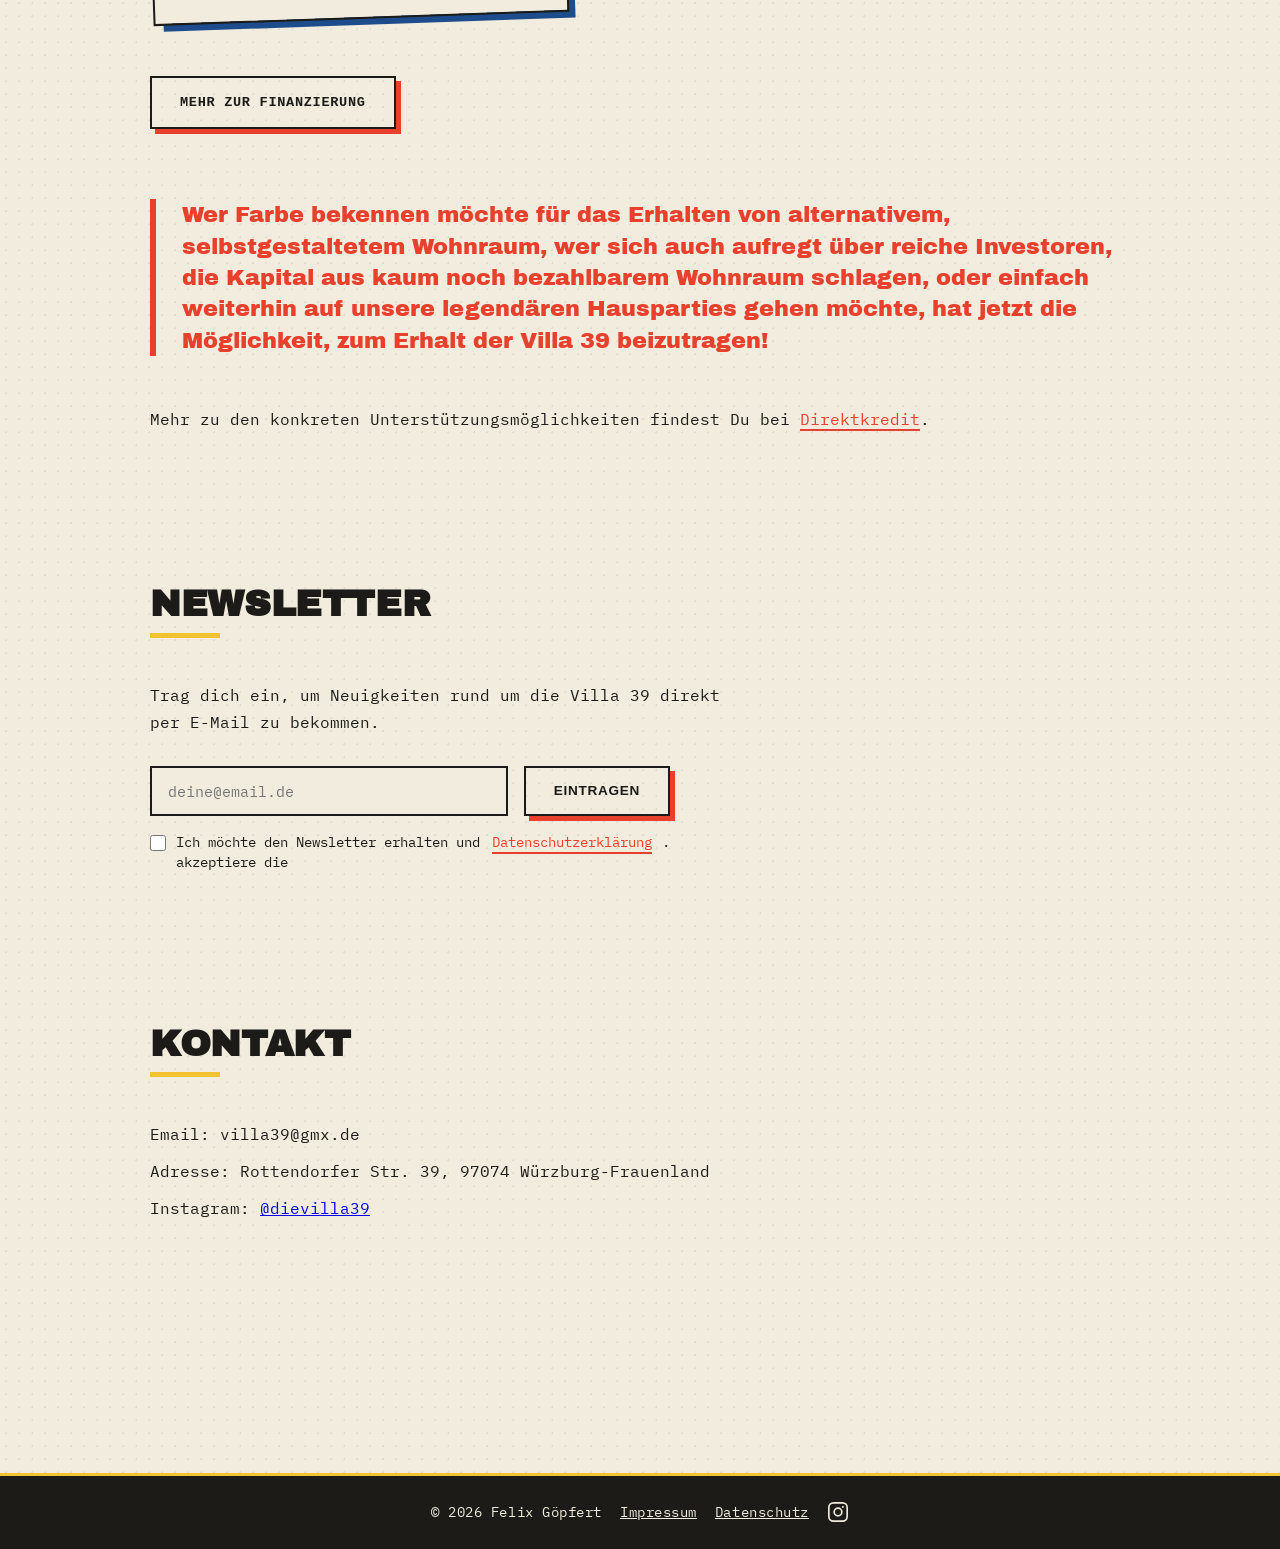
==== commit 5981315c: "Index reworked Teaser for history and financing, share button, schema.org (SEO), longer teasers in a" ====
--- a/index.html
+++ b/index.html
@@ -24,16 +24,39 @@
     <script type="application/ld+json">
     {
         "@context": "https://schema.org",
-        "@type": "WebSite",
-        "name": "Villa 39",
-        "alternateName": "Die Villa 39",
-        "url": "https://dievilla39.de/"
+        "@graph": [
+            {
+                "@type": "WebSite",
+                "@id": "https://dievilla39.de/#website",
+                "name": "Villa 39",
+                "alternateName": "Die Villa 39",
+                "url": "https://dievilla39.de/",
+                "inLanguage": "de"
+            },
+            {
+                "@type": "Organization",
+                "@id": "https://dievilla39.de/#organization",
+                "name": "Villa 39",
+                "url": "https://dievilla39.de/",
+                "logo": "https://dievilla39.de/favicon-512.png",
+                "email": "villa39@gmx.de",
+                "address": {
+                    "@type": "PostalAddress",
+                    "streetAddress": "Rottendorfer Straße 39",
+                    "postalCode": "97074",
+                    "addressLocality": "Würzburg",
+                    "addressCountry": "DE"
+                },
+                "sameAs": ["https://www.instagram.com/dievilla39"]
+            }
+        ]
     }
     </script>
 
     <link rel="icon" href="favicon.ico" sizes="any">
     <link rel="icon" type="image/png" sizes="32x32" href="favicon-32x32.png">
     <link rel="icon" type="image/png" sizes="16x16" href="favicon-16x16.png">
+    <link rel="icon" type="image/png" sizes="192x192" href="favicon-192.png">
     <link rel="apple-touch-icon" href="apple-touch-icon.png">
 
 
@@ -57,6 +80,7 @@
             <li><a href="#aktuelles">Aktuelles</a></li>
             <li><a href="#support">Direktkredit</a></li>
             <li><a href="#geschichte">Die Villa</a></li>
+            <li><a href="#finanzierung">Finanzierung</a></li>
             <li><a href="#newsletter">Newsletter</a></li>
             <li><a href="#contact">Kontakt</a></li>
         </ul>
@@ -95,21 +119,35 @@
 
             <div class="about-grid">
 
-                <img src="images/about.jpg" alt="Villa 39">
+                <img loading="lazy" src="images/about.jpg" alt="Villa 39">
 
                 <div>
 
                      <p>
-                        <strong>Wer wir sind</strong>. In der Villa lebt seit fast 50 Jahren eine bunte Gemeinschaft aus Menschen unterschiedlichster Hintergründe.<a href="#geschichte" class="inline-link"><strong>→ Geschichte</strong></a>
+                        <strong>Wer wir sind</strong>. In der Villa lebt seit fast 50 Jahren eine bunte Gemeinschaft aus Menschen unterschiedlichster Hintergründe.<a href="geschichte.html" class="inline-link"><strong>→ Geschichte</strong></a>
                     </p>
                     <p>
-                        <strong>Unser Zuhause ist in Gefahr</strong>. Der Villa droht der Verkauf an einen Investor und damit der Abriss. Damit würde in Würzburg noch mehr bezahlbarer Wohn- und Lebensraum verloren gehen. Nach dem Konzept des Mietshäuser-Syndikats wollen wir die Villa kaufen und so dauerhaft dem Wohnungsmarkt entziehen. <a href="#finanzierung" class="inline-link"><strong>→ Finanzierung</strong></a>
+                        <strong>Unser Zuhause ist in Gefahr</strong>. Der Villa droht der Verkauf an einen Investor und damit der Abriss. Damit würde in Würzburg noch mehr bezahlbarer Wohn- und Lebensraum verloren gehen. Nach dem Konzept des Mietshäuser-Syndikats wollen wir die Villa kaufen und so dauerhaft dem Wohnungsmarkt entziehen. <a href="finanzierung.html" class="inline-link"><strong>→ Finanzierung</strong></a>
                     </p>
 
                     <p>
                         <strong>Wir brauchen Deine Hilfe</strong>. In der Villa leben seit langem Menschen verschiedenster Hintergründe zusammen. Sie ist ein Teil von Würzburg. Um sie zu retten, brauchen wir Deine Hilfe in Form eines Direktkredits.</p>
                     <p class="about-cta"><a href="#support" class="button button--dark">Jetzt helfen!</a></p>
 
+                    <div class="fund" id="fund" hidden>
+                        <p class="fund-head">
+                            <strong class="fund-now">0 €</strong>
+                            <span class="fund-of">von <span class="fund-goal"></span></span>
+                        </p>
+                        <div class="fund-track" role="progressbar" aria-label="Fortschritt bis zum Zwischenziel" aria-valuemin="0">
+                            <div class="fund-fill"></div>
+                        </div>
+                        <p class="fund-note">
+                            Unser erstes Zwischenziel: <strong>170.000 €</strong>. Damit sind wir für eine Bank kreditwürdig.
+                            <span class="fund-date"></span>
+                        </p>
+                    </div>
+
                 </div>
 
             </div>
@@ -136,19 +174,18 @@
             <h2>Wie kann ich helfen?</h2>
 
             <div class="about-grid">
-                <img src="images/direktkredit-diagramm.png" alt="Wie ein Direktkredit funktioniert">
+                <img loading="lazy" src="images/direktkredit-diagramm.png" alt="Wie ein Direktkredit funktioniert">
                 <div>
                     <p>
                         Der wichtigste Hebel, mit dem du uns gerade helfen kannst: ein <strong>Direktkredit</strong>. Direktkredite erlauben es uns, günstig Geld aufzunehmen, um die Raten und Zinsen unseres Darlehens abzubezahlen — ganz ohne Bank dazwischen. Nach Ablauf der vereinbarten Laufzeit bekommst Du dein Geld wieder zurück.
                     </p>
-                 <p class="about-cta"><a href="mailto:villa39@gmx.de?subject=Interesse%20an%20einem%20Direktkredit&body=Hallo%20liebe%20Villa%2039%2C%0A%0Aich%20m%C3%B6chte%20euch%20gerne%20mit%20einem%20Direktkredit%20unterst%C3%BCtzen.%0A%0AGew%C3%BCnschter%20Betrag%3A%20%0AGew%C3%BCnschte%20Laufzeit%3A%20%0AMeine%20Telefonnummer%3A%20%0A%0AViele%20Gr%C3%BC%C3%9Fe" class="button button--dark">Jetzt Direktkredit geben</a></p>
+                    <p class="about-cta"><a href="mailto:villa39@gmx.de?subject=Interesse%20an%20einem%20Direktkredit&body=Hallo%20liebe%20Villa%2039%2C%0A%0Aich%20m%C3%B6chte%20euch%20gerne%20mit%20einem%20Direktkredit%20unterst%C3%BCtzen.%0A%0AGew%C3%BCnschter%20Betrag%3A%20%0AGew%C3%BCnschte%20Laufzeit%3A%20%0AMeine%20Telefonnummer%3A%20%0A%0AViele%20Gr%C3%BC%C3%9Fe" class="button button--dark">Jetzt Direktkredit geben</a></p>
                     <p class="about-cta"><a href="direktkredit.html" class="button button--dark">Mehr zum Direktkredit</a></p>
                 </div>
             </div>
 
             <p class="subpage-note-inline">
-                → <a href="https://www.instagram.com/dievilla39" target="_blank" rel="noopener" class="inline-link">Erzähl weiter (Instagram)</a> — je mehr Leute von uns wissen, desto besser stehen unsere Chancen.<br>
-                → <a href="schwarzes-brett.html" class="inline-link">Schwarzes Brett</a> — hilf uns bei konkreten Anliegen, mit Geld oder deinem Können.
+                → Erzähl weiter: <button type="button" class="inline-link share-btn" id="shareBtn">Seite teilen</button> oder auf <a href="https://www.instagram.com/dievilla39" target="_blank" rel="noopener" class="inline-link">Instagram</a> — je mehr Leute von uns wissen, desto besser stehen unsere Chancen. <span class="share-status" id="shareStatus" role="status"></span>
             </p>
 
         </section>
@@ -160,46 +197,28 @@
             <p class="story-lead">Alles begann ganz unscheinbar: Ein beschauliches Haus mit dem Kratzer einer Riesentatze zwischen den Fenstern, die verschlafen auf die laute Straße hinausblickten. Man munkelt die Narben habe es vom Krieg. Die Wände hielten das Dach und die Leere dazwischen. Es muss um das Jahr 1988 herum gewesen sein, als eine Gruppe junger Menschen einzog.</p>
 
             <div class="story-row c-red">
-                <img src="images/gallery3.jpg" alt="Lagerfeuer">
+                <img loading="lazy" src="images/gallery3.jpg" alt="Lagerfeuer">
                 <p>Plötzlich brannte Licht hinter den Fenstern und Feuer im Garten. Unabdingbare Veränderungen wurden eingeführt, wie der Rauschausschalter und eine himmelblaue wolkenverschmierte Decke. Menschen zogen ein und aus, Babys wurden geboren, Gitarren angesammelt, ein Klavier verstimmt, Parties geschmissen.</p>
             </div>
 
-            <div class="story-row reverse c-blue">
-                <img src="images/gallery1.jpg" alt="Baumhaus">
-                <p>Über die Jahre hinweg sammelte die Villa allerhand Geschichten. Einmal wurde die Haustür geklaut, viele Male Rasen angepflanzt, viele Male Rasen zertrampelt. Ein Baumhaus wurde zwischen den Walnussbaum gebastelt, die Villawände verziert. Wenn zu unseren Ehemaligentreffen Menschen zusammenkommen, die vor mehreren Jahrzehnten hier gemeinsam gewohnt haben und noch immer von der Zeit schwärmen, mit Pipi in den Augen, dann wird uns einmal mehr bewusst, wie schützenswert dieser Ort ist.</p>
-            </div>
-
-            <div class="story-row c-green">
-                <img src="images/gallery4.jpg" alt="Küche">
-                <p>Die Villa war, ist und bleibt nicht nur Zuhause vieler Menschen, sondern auch darüber hinaus ein Ort der Begegnung und des Wachsens. So bietet sie einen Raum für Austausch auf vielen Ebenen. Daraus entstehen neben Diskussionen und gemeinsamen politischen Aktionen auch Workshops zu unterschiedlichen Themen, von Gewaltfreier Kommunikation über Grenzen und Körperwahrnehmung bis hin zu Moderation schwieriger Gespräche.</p>
-            </div>
-
-            <div class="story-row reverse c-red">
-                <img src="images/gallery2.jpg" alt="Wohnzimmer">
-                <p>Im Wohnzimmer entspringen Ideen um ein soziales Miteinander zu gestalten. Wir organisieren dort Abende zum gemeinsamen Musizieren, woraus schon mehrere Bands entsprungen sind. Außerdem teilen wir Essen, Kleidung und Gebrauchsgegenstände, im Rahmen unseres Verschenkeschrankes auch mit der Nachbarschaft. Foodsharing Würzburg wurde von hier aus maßgeblich mitgestaltet.</p>
-            </div>
+            <p class="about-cta"><a href="geschichte.html" class="button button--dark">Die ganze Geschichte</a></p>
 
             <h2 id="finanzierung">Wie wir die Villa finanzieren</h2>
 
             <div class="story-row c-blue">
-                <img src="images/gallery5.png" alt="Illustration Finanzierung">
+                <img loading="lazy" src="images/gallery5.png" alt="Illustration Finanzierung">
                 <p>Die Villa wird verkauft. Das steht fest. Was noch nicht feststeht, ist an wen. Und da kommst Du ins Spiel! Mit Deiner Hilfe kaufen wir die Villa unterstützt vom Mietshäuser-Syndikat. Das Mietshäuser-Syndikat ist ein Netzwerk selbstverwalteter Hausprojekte, das Wohnraum dauerhaft dem Immobilienmarkt entzieht.</p>
             </div>
 
-            <div class="story-row reverse c-green">
-                <img src="images/moneymeter.jpg" alt="Money Meter">
-                <p>Jedes Haus wird von einer eigenen GmbH gehalten, die zur Hälfte aus dem Hausverein und zur anderen aus dem Mietshäuser Syndikat gebildet wird. Wir entscheiden eigenständig über alle Angelegenheiten des Hauses, während das Syndikat durch seine Mitgesellschafterrolle ein Vetorecht bei Verkauf oder Satzungsänderungen hat.</p>
-            </div>
-
-            <p>So wird sichergestellt, dass die Immobilie nicht privatisiert oder verkauft werden kann. Die Miete dient der Finanzierung des Hauses sowie der Unterstützung neuer Projekte, sodass langfristig bezahlbarer und gemeinschaftlich organisierter Wohnraum erhalten bleibt.</p>
+            <p class="about-cta"><a href="finanzierung.html" class="button button--dark">Mehr zur Finanzierung</a></p>
 
             <p class="story-pullquote">Wer Farbe bekennen möchte für das Erhalten von alternativem, selbstgestaltetem Wohnraum, wer sich auch aufregt über reiche Investoren, die Kapital aus kaum noch bezahlbarem Wohnraum schlagen, oder einfach weiterhin auf unsere legendären Hausparties gehen möchte, hat jetzt die Möglichkeit, zum Erhalt der Villa 39 beizutragen!</p>
 
             <p>
                 Mehr zu den konkreten Unterstützungsmöglichkeiten findest Du bei
-                <a href="direktkredit.html" class="inline-link">Direktkredit</a> und am
-                <a href="schwarzes-brett.html" class="inline-link">Schwarzen Brett</a>.
+                <a href="direktkredit.html" class="inline-link">Direktkredit</a>.
             </p>
+
 
         </section>
 
@@ -240,8 +259,8 @@
 
             <h2>Kontakt</h2>
 
-            <p>Email: villa39@gmx.de</p>
-            <p>Adresse: Rottendorfer Str. 39, 97074 Würzburg-Frauenland</p>
+            <p data-nosnippet>Email: villa39@gmx.de</p>
+            <p data-nosnippet>Adresse: Rottendorfer Str. 39, 97074 Würzburg-Frauenland</p>
             <p>Instagram: <a href="https://www.instagram.com/dievilla39" target="_blank" rel="noopener">@dievilla39</a></p>
 
         </section>
@@ -299,8 +318,8 @@
         // Startseite: Texte werden auf ein festes Zeichenlimit gekürzt (am Wortende, nie mitten im Wort).
         // Nur wenn wirklich gekürzt wird, erscheint der "Weiterlesen"-Link.
         // Limit anpassen: Mit Termin-Chip ist etwas weniger Platz neben dem Bild.
-        const TEASER_LIMIT = 260;
-        const TEASER_LIMIT_EVENT = 200;
+        const TEASER_LIMIT = 300;
+        const TEASER_LIMIT_EVENT = 230;
 
         function teaser(text, limit) {
             if (text.length <= limit) return { text, truncated: false };
@@ -386,6 +405,36 @@
             });
     </script>
 
+    <script>
+        // Seite teilen: Auf dem Handy öffnet sich das Teilen-Menü, am Computer wird der Link kopiert.
+        (function () {
+            const btn = document.getElementById('shareBtn');
+            const status = document.getElementById('shareStatus');
+            if (!btn) return;
+            const canonical = document.querySelector('link[rel="canonical"]');
+            const data = {
+                title: 'Villa 39 – Gemeinsam retten wir die Villa',
+                text: 'Hilf mit, die Villa 39 in Würzburg als bezahlbaren Wohnraum zu retten:',
+                url: canonical ? canonical.href : location.href
+            };
+            btn.addEventListener('click', async () => {
+                if (navigator.share) {
+                    try { await navigator.share(data); } catch (e) { /* Teilen abgebrochen */ }
+                    return;
+                }
+                try {
+                    await navigator.clipboard.writeText(data.url);
+                    status.textContent = '✓ Link kopiert';
+                } catch (e) {
+                    window.prompt('Link zum Kopieren:', data.url);
+                }
+                setTimeout(() => { status.textContent = ''; }, 3000);
+            });
+        })();
+    </script>
+
+    <script src="fortschritt.js" defer></script>
+
 </body>
 
 </html>
--- a/style.css
+++ b/style.css
@@ -819,6 +819,7 @@
 .subpage-hero h1 {
     color: var(--paper);
     font-size: clamp(2.2rem, 6vw, 3.2rem);
+    overflow-wrap: break-word;
 }
 
 .subpage-content {
@@ -1200,3 +1201,262 @@
 .aktuelles-list + .about-cta {
     margin: 30px 0 30px;
 }
+
+/* Lange Wörter und URLs (z. B. in der Datenschutzerklärung) dürfen auf dem Handy umbrechen */
+.subpage-content h2,
+.subpage-content h3,
+.subpage-content a,
+.subpage-content li {
+    overflow-wrap: anywhere;
+}
+
+/* ---------- Fortschrittsbalken ---------- */
+
+.fund {
+    margin: 34px 0 10px;
+    max-width: 520px;
+}
+
+.fund[hidden] {
+    display: none;
+}
+
+.fund-head {
+    display: flex;
+    align-items: baseline;
+    flex-wrap: wrap;
+    gap: 4px 10px;
+    margin-bottom: 10px;
+}
+
+.about-grid .fund-now {
+    font-family: "Archivo Black", sans-serif;
+    font-size: 1.9rem;
+    line-height: 1;
+    color: var(--riso-red);
+    font-variant-numeric: tabular-nums;
+}
+
+.fund-of {
+    font-size: .85rem;
+    text-transform: uppercase;
+    letter-spacing: .05em;
+}
+
+.fund-track {
+    height: 30px;
+    border: 3px solid var(--ink);
+    background: var(--paper-dark);
+    box-shadow: 5px 5px 0 var(--riso-blue);
+    overflow: hidden;
+}
+
+.fund-fill {
+    width: 0;
+    height: 100%;
+    background-color: var(--riso-red);
+    background-image: repeating-linear-gradient(
+        -45deg,
+        transparent 0 6px,
+        rgba(28, 27, 24, .22) 6px 8px
+    );
+    border-right: 3px solid var(--ink);
+    transition: width 1.4s cubic-bezier(.22, .61, .36, 1);
+}
+
+.fund-note {
+    margin-top: 14px;
+    font-size: .8rem;
+    line-height: 1.5;
+}
+
+.fund-date {
+    display: block;
+    opacity: .7;
+}
+
+/* ---------- Teilen-Button ---------- */
+
+.share-btn {
+    padding: 0;
+    background: none;
+    border-width: 0 0 2px;
+    font: inherit;
+    cursor: pointer;
+}
+
+.share-btn:hover {
+    opacity: .75;
+}
+
+.share-status {
+    font-weight: 600;
+    color: var(--riso-red);
+}
+
+@media (prefers-reduced-motion: reduce) {
+    .fund-fill {
+        transition: none;
+    }
+}
+
+/* ---------- Meilensteine ---------- */
+
+.fund-track {
+    position: relative;
+}
+
+.fund-tick {
+    position: absolute;
+    top: 0;
+    bottom: 0;
+    width: 3px;
+    margin-left: -1.5px;
+    background: var(--ink);
+}
+
+.fund-toggle-wrap {
+    margin-top: 10px;
+}
+
+.fund-toggle {
+    padding: 0;
+    background: none;
+    border-width: 0 0 2px;
+    font: inherit;
+    font-size: .85rem;
+    cursor: pointer;
+}
+
+.fund-toggle:hover {
+    opacity: .75;
+}
+
+.ms-panel {
+    display: grid;
+    grid-template-rows: 0fr;
+    visibility: hidden;
+    transition: grid-template-rows .4s ease, visibility 0s linear .4s;
+}
+
+.ms-panel.is-open {
+    grid-template-rows: 1fr;
+    visibility: visible;
+    transition: grid-template-rows .4s ease, visibility 0s;
+}
+
+.ms-inner {
+    overflow: hidden;
+    min-height: 0;
+}
+
+.ms-list {
+    list-style: none;
+    margin: 16px 0 0;
+    padding: 0;
+}
+
+.ms-item {
+    position: relative;
+    margin-bottom: 20px;
+}
+
+.ms-head {
+    display: flex;
+    justify-content: space-between;
+    align-items: baseline;
+    gap: 12px;
+    margin-bottom: 6px;
+    font-size: .85rem;
+}
+
+.ms-title {
+    font-weight: 600;
+    transition: color .3s ease;
+}
+
+.ms-amount {
+    font-size: .8rem;
+    opacity: .7;
+    white-space: nowrap;
+}
+
+.ms-track {
+    height: 18px;
+    border: 2.5px solid var(--ink);
+    background: var(--paper-dark);
+    overflow: hidden;
+}
+
+.ms-fill {
+    width: 0;
+    height: 100%;
+    background-color: var(--riso-red);
+    background-image: repeating-linear-gradient(
+        -45deg,
+        transparent 0 6px,
+        rgba(28, 27, 24, .22) 6px 8px
+    );
+    transition: background-color .4s ease;
+}
+
+.ms-stamp {
+    position: absolute;
+    right: 10px;
+    top: 25px;
+    padding: 2px 10px;
+    border: 2.5px solid var(--riso-red);
+    background: var(--paper);
+    color: var(--riso-red);
+    font-family: "Archivo Black", sans-serif;
+    font-size: .75rem;
+    text-transform: uppercase;
+    letter-spacing: .05em;
+    transform: rotate(-6deg) scale(0);
+    opacity: 0;
+    pointer-events: none;
+    transition: transform .45s cubic-bezier(.34, 1.56, .64, 1), opacity .15s ease;
+}
+
+.ms-item.is-done .ms-fill {
+    background-color: #a39e91;
+}
+
+.ms-item.is-done .ms-title {
+    color: #7d796e;
+}
+
+.ms-item.is-stamped .ms-stamp {
+    transform: rotate(-6deg) scale(1);
+    opacity: 1;
+}
+
+@media (prefers-reduced-motion: reduce) {
+    .ms-panel,
+    .ms-panel.is-open,
+    .ms-stamp,
+    .ms-fill {
+        transition: none;
+    }
+}
+
+/* Anreißer auf der Startseite: Abstand zwischen Button und nächster Überschrift */
+#geschichte .about-cta:not(:last-child) {
+    margin-bottom: 70px;
+}
+
+/* Mittlere Breiten: sieben Menüpunkte sollen in einer Zeile bleiben */
+@media (min-width: 801px) and (max-width: 1040px) {
+    nav {
+        padding: 14px 20px;
+    }
+
+    #navLinks {
+        gap: 16px;
+    }
+
+    nav a {
+        font-size: .74rem;
+        letter-spacing: .03em;
+    }
+}
